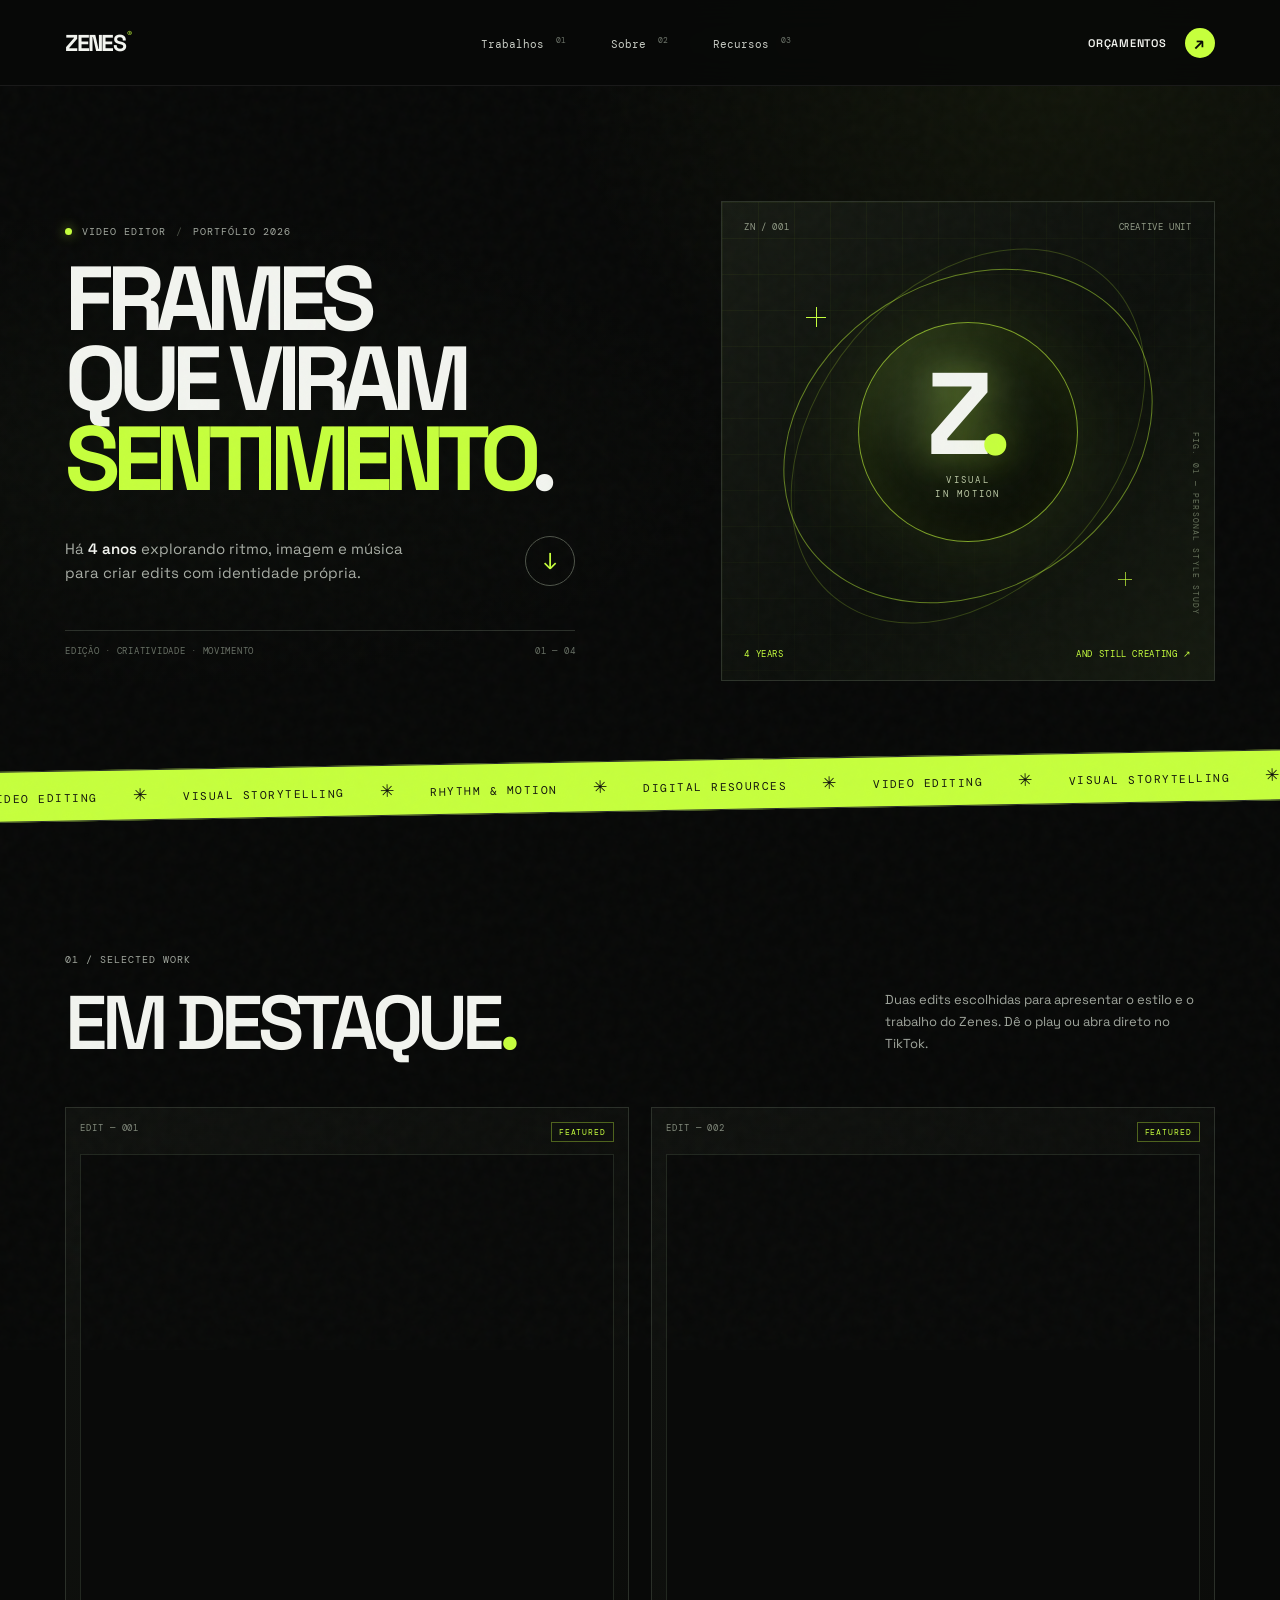
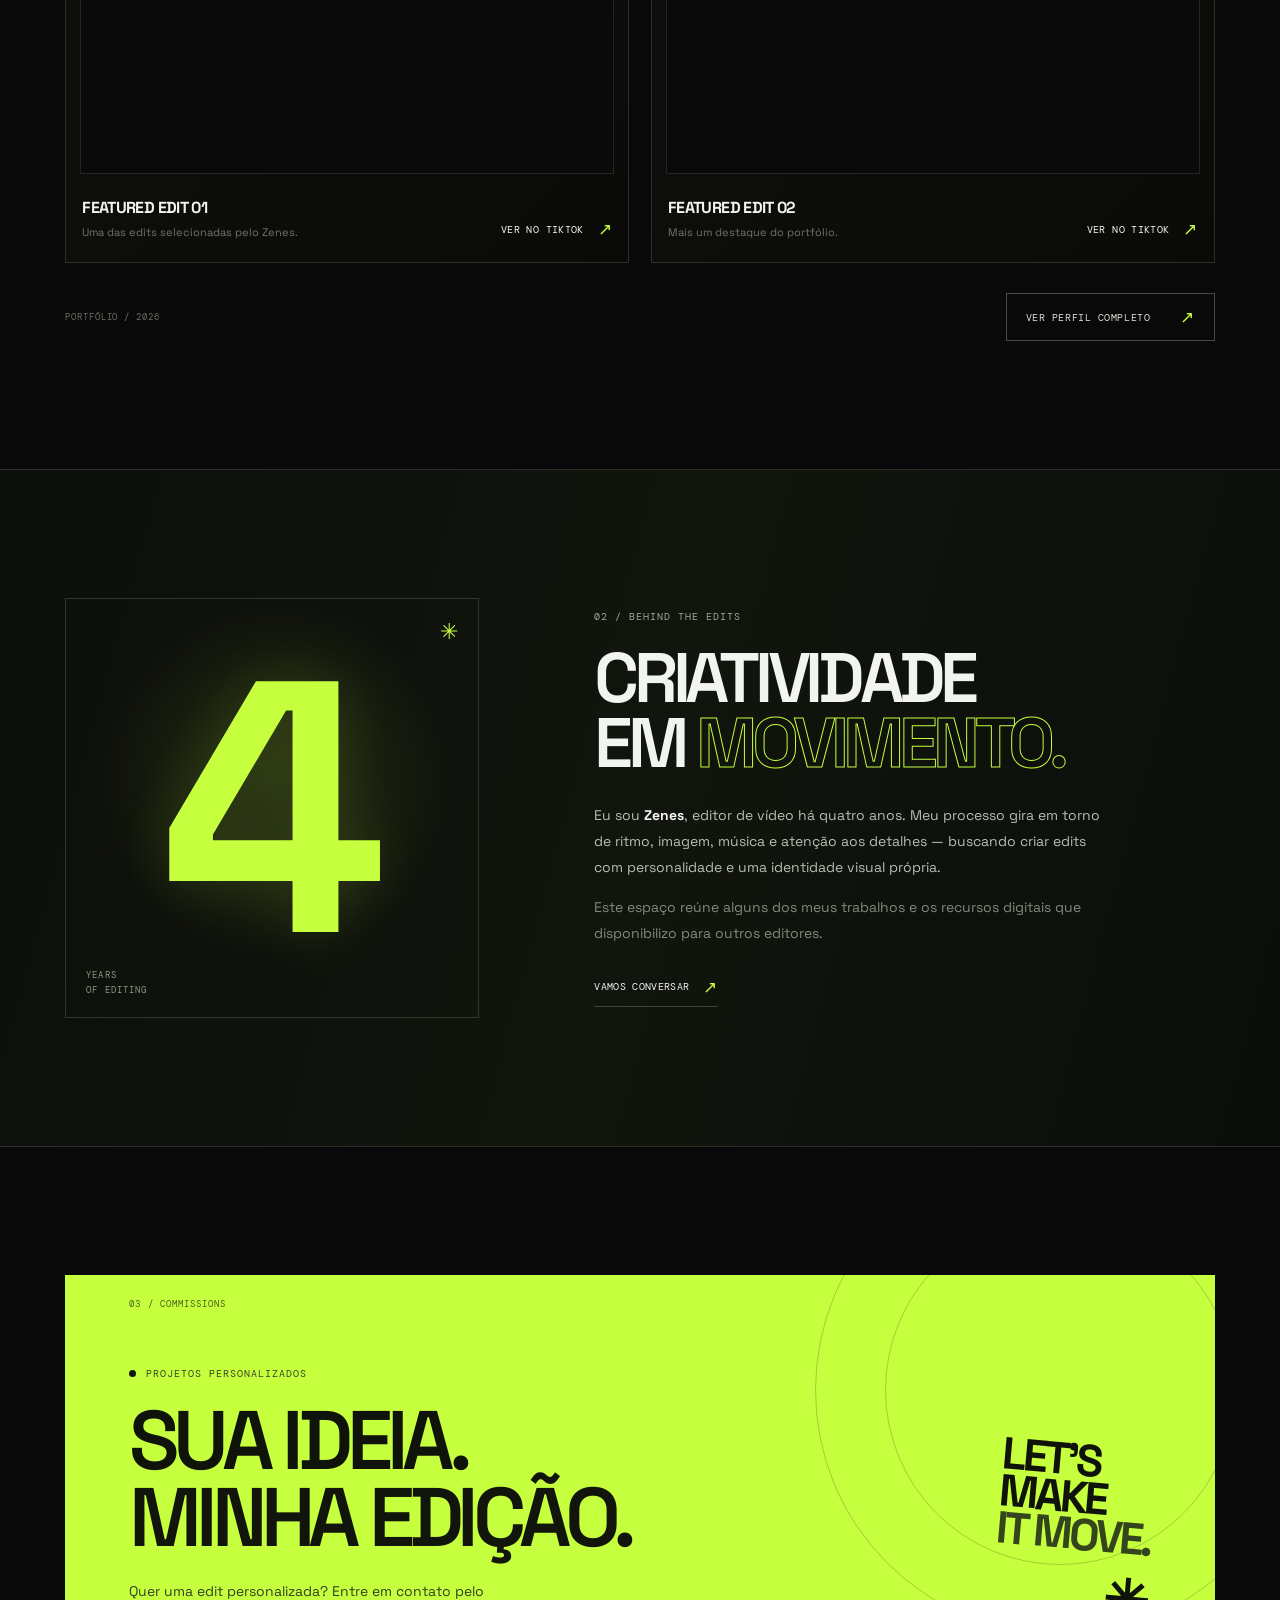
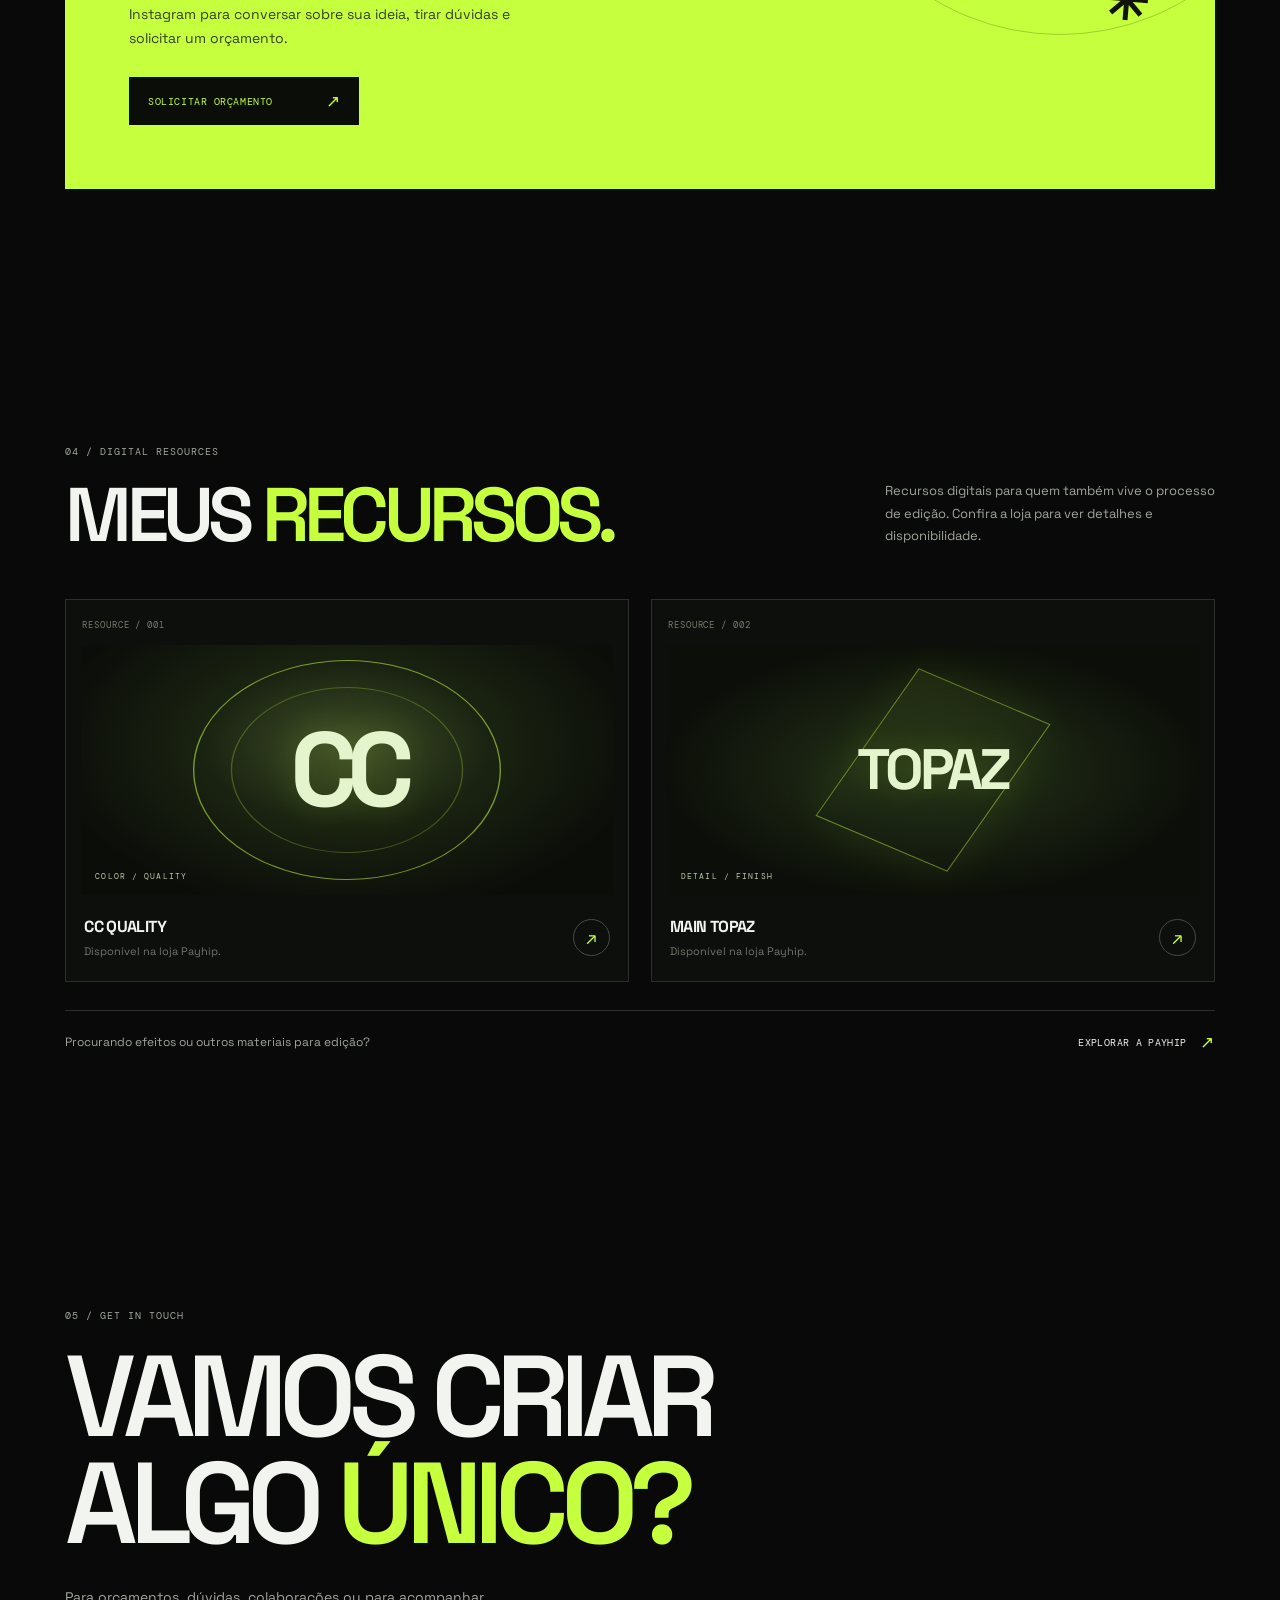
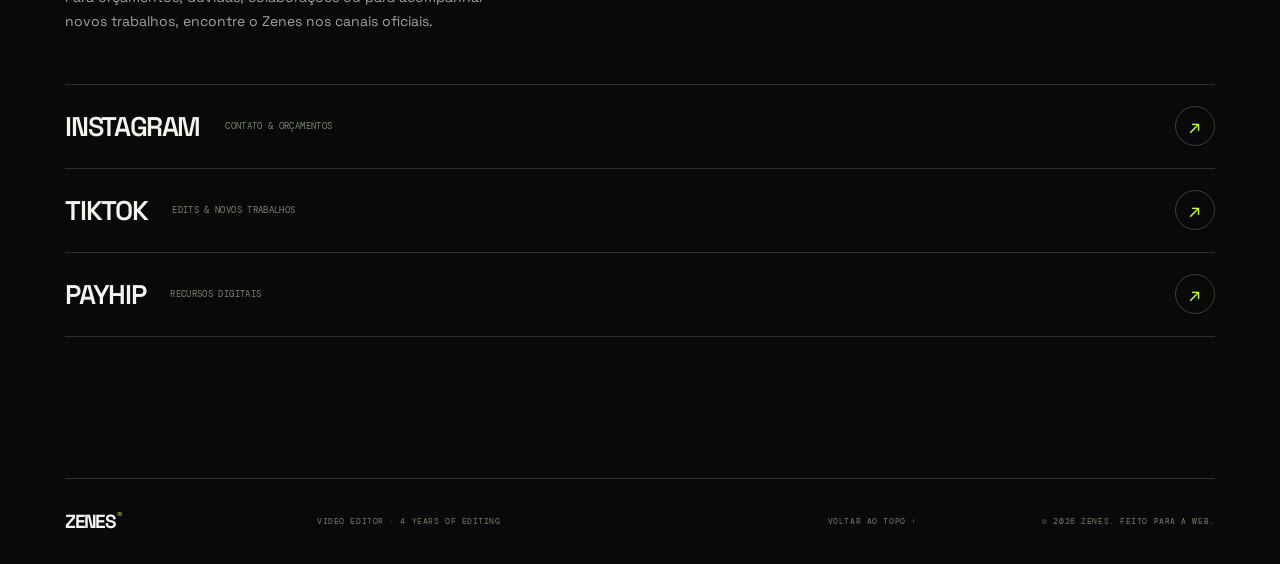
==== index.html @ 81d62b79 "Add files via upload" ====
<!doctype html>
<html lang="pt-BR">
<head>
  <meta charset="utf-8">
  <meta name="viewport" content="width=device-width, initial-scale=1">
  <meta name="theme-color" content="#080908">
  <meta name="description" content="Portfólio de Zenes — video editor. Conheça as edits, entre em contato para orçamentos e explore recursos digitais para edição.">
  <meta property="og:title" content="ZENES® — Video Editor">
  <meta property="og:description" content="Quatro anos de edição. Uma visão criativa em constante evolução. Explore as edits e recursos de Zenes.">
  <meta property="og:type" content="website">
  <title>ZENES® — Video Editor & Visual Artist</title>
  <link rel="icon" type="image/svg+xml" href="assets/favicon.svg">
  <link rel="preconnect" href="https://fonts.googleapis.com">
  <link rel="preconnect" href="https://fonts.gstatic.com" crossorigin>
  <link href="https://fonts.googleapis.com/css2?family=DM+Mono:wght@400;500&family=Space+Grotesk:wght@400;500;600;700&display=swap" rel="stylesheet">
  <link rel="stylesheet" href="styles.css">
  <script src="script.js" defer></script>
</head>
<body>
  <div class="grain" aria-hidden="true"></div>
  <header class="site-header">
    <a class="wordmark" href="#top" aria-label="Zenes, início">ZENES<span>®</span></a>
    <nav class="desktop-nav" aria-label="Navegação principal">
      <a href="#work">Trabalhos <sup>01</sup></a>
      <a href="#about">Sobre <sup>02</sup></a>
      <a href="#resources">Recursos <sup>03</sup></a>
    </nav>
    <a class="header-cta" href="https://www.instagram.com/zeneskky/" target="_blank" rel="noopener noreferrer">
      <span>Orçamentos</span><span class="arrow" aria-hidden="true">↗</span>
    </a>
  </header>

  <main id="top">
    <section class="hero section-shell" aria-labelledby="hero-title">
      <div class="hero-copy">
        <p class="eyebrow"><span class="live-dot"></span> VIDEO EDITOR <span class="eyebrow-divider">/</span> PORTFÓLIO 2026</p>
        <h1 id="hero-title">FRAMES<br>QUE VIRAM<br><span class="accent-word">SENTIMENTO<span class="period">.</span></span></h1>
        <div class="hero-bottom">
          <p class="hero-description">Há <strong>4 anos</strong> explorando ritmo, imagem e música para criar edits com identidade própria.</p>
          <a class="round-link" href="#work" aria-label="Ver trabalhos em destaque"><span>↓</span></a>
        </div>
        <div class="hero-meta"><span>EDIÇÃO · CRIATIVIDADE · MOVIMENTO</span><span>01 — 04</span></div>
      </div>
      <div class="hero-art" aria-label="Composição gráfica abstrata da marca Zenes">
        <div class="art-grid"></div>
        <div class="art-orbit orbit-one"></div><div class="art-orbit orbit-two"></div>
        <div class="art-cross cross-one"></div><div class="art-cross cross-two"></div>
        <div class="art-core"><span class="core-z">Z<span>.</span></span><span class="core-caption">VISUAL<br>IN MOTION</span></div>
        <div class="art-label label-top"><span>ZN / 001</span><span>CREATIVE UNIT</span></div>
        <div class="art-label label-bottom"><span>4 YEARS</span><span>AND STILL CREATING ↗</span></div>
        <div class="art-side-note">FIG. 01 — PERSONAL STYLE STUDY</div>
      </div>
    </section>

    <div class="ticker" aria-label="Áreas de trabalho">
      <div class="ticker-track" aria-hidden="true">
        <span>VIDEO EDITING <b>✳</b> VISUAL STORYTELLING <b>✳</b> RHYTHM & MOTION <b>✳</b> DIGITAL RESOURCES <b>✳</b> VIDEO EDITING <b>✳</b> VISUAL STORYTELLING <b>✳</b> RHYTHM & MOTION <b>✳</b> DIGITAL RESOURCES <b>✳</b></span>
      </div>
    </div>

    <section id="work" class="work-section section-shell section-pad" aria-labelledby="work-title">
      <div class="section-heading">
        <div><p class="eyebrow">01 / SELECTED WORK</p><h2 id="work-title">EM DESTAQUE<span class="lime">.</span></h2></div>
        <p class="section-intro">Duas edits escolhidas para apresentar o estilo e o trabalho do Zenes. Dê o play ou abra direto no TikTok.</p>
      </div>
      <div class="work-grid">
        <article class="work-card">
          <div class="work-card-top"><span>EDIT — 001</span><span class="work-tag">FEATURED</span></div>
          <div class="video-frame">
            <iframe src="https://www.tiktok.com/player/v1/7696040054887615764?autoplay=0&loop=0&music_info=0&description=0" title="Zenes — edit em destaque 01 no TikTok" loading="lazy" allow="fullscreen; encrypted-media; picture-in-picture" referrerpolicy="strict-origin-when-cross-origin"></iframe>
          </div>
          <div class="work-card-bottom"><div><h3>FEATURED EDIT 01</h3><p>Uma das edits selecionadas pelo Zenes.</p></div><a class="text-link" href="https://vt.tiktok.com/ZSghukXy1/" target="_blank" rel="noopener noreferrer">VER NO TIKTOK <span>↗</span></a></div>
        </article>
        <article class="work-card">
          <div class="work-card-top"><span>EDIT — 002</span><span class="work-tag">FEATURED</span></div>
          <div class="video-frame">
            <iframe src="https://www.tiktok.com/player/v1/7695890179730459924?autoplay=0&loop=0&music_info=0&description=0" title="Zenes — edit em destaque 02 no TikTok" loading="lazy" allow="fullscreen; encrypted-media; picture-in-picture" referrerpolicy="strict-origin-when-cross-origin"></iframe>
          </div>
          <div class="work-card-bottom"><div><h3>FEATURED EDIT 02</h3><p>Mais um destaque do portfólio.</p></div><a class="text-link" href="https://vt.tiktok.com/ZSghu5Uq8/" target="_blank" rel="noopener noreferrer">VER NO TIKTOK <span>↗</span></a></div>
        </article>
      </div>
      <div class="work-footer"><span class="tiny-index">PORTFÓLIO / 2026</span><a class="button button-outline" href="https://www.tiktok.com/@zeneskky" target="_blank" rel="noopener noreferrer">VER PERFIL COMPLETO <span>↗</span></a></div>
    </section>

    <section id="about" class="about-section section-pad" aria-labelledby="about-title">
      <div class="section-shell about-layout">
        <div class="about-number"><span class="number-four">4</span><span class="number-caption">YEARS<br>OF EDITING</span><span class="number-cross">✳</span></div>
        <div class="about-copy"><p class="eyebrow">02 / BEHIND THE EDITS</p><h2 id="about-title">CRIATIVIDADE<br>EM <span class="outline-word">MOVIMENTO.</span></h2><p class="about-paragraph">Eu sou <strong>Zenes</strong>, editor de vídeo há quatro anos. Meu processo gira em torno de ritmo, imagem, música e atenção aos detalhes — buscando criar edits com personalidade e uma identidade visual própria.</p><p class="about-paragraph muted-copy">Este espaço reúne alguns dos meus trabalhos e os recursos digitais que disponibilizo para outros editores.</p><a class="text-link large-link" href="https://www.instagram.com/zeneskky/" target="_blank" rel="noopener noreferrer">VAMOS CONVERSAR <span>↗</span></a></div>
      </div>
    </section>

    <section class="commissions-section section-shell section-pad" aria-labelledby="commissions-title">
      <div class="commission-panel">
        <div class="panel-index">03 / COMMISSIONS</div>
        <div class="commission-content"><p class="eyebrow"><span class="live-dot"></span> PROJETOS PERSONALIZADOS</p><h2 id="commissions-title">SUA IDEIA.<br><span class="lime">MINHA EDIÇÃO.</span></h2><p>Quer uma edit personalizada? Entre em contato pelo Instagram para conversar sobre sua ideia, tirar dúvidas e solicitar um orçamento.</p><a class="button button-lime" href="https://www.instagram.com/zeneskky/" target="_blank" rel="noopener noreferrer">SOLICITAR ORÇAMENTO <span>↗</span></a></div>
        <div class="panel-stamp" aria-hidden="true"><span>LET'S</span><span>MAKE</span><span class="stamp-lime">IT MOVE.</span><span class="stamp-star">✳</span></div>
        <span class="panel-deco deco-a" aria-hidden="true"></span><span class="panel-deco deco-b" aria-hidden="true"></span>
      </div>
    </section>

    <section id="resources" class="resources-section section-shell section-pad" aria-labelledby="resources-title">
      <div class="section-heading">
        <div><p class="eyebrow">04 / DIGITAL RESOURCES</p><h2 id="resources-title">MEUS <span class="lime">RECURSOS.</span></h2></div>
        <p class="section-intro">Recursos digitais para quem também vive o processo de edição. Confira a loja para ver detalhes e disponibilidade.</p>
      </div>
      <div class="resource-grid">
        <a class="resource-card" href="https://payhip.com/zeneskky" target="_blank" rel="noopener noreferrer"><div class="resource-index">RESOURCE / 001</div><div class="resource-art art-quality"><span class="resource-symbol">CC</span><span class="resource-art-note">COLOR / QUALITY</span><div class="resource-ring"></div></div><div class="resource-info"><div><h3>CC QUALITY</h3><p>Disponível na loja Payhip.</p></div><span class="resource-arrow">↗</span></div></a>
        <a class="resource-card" href="https://payhip.com/zeneskky" target="_blank" rel="noopener noreferrer"><div class="resource-index">RESOURCE / 002</div><div class="resource-art art-topaz"><span class="resource-symbol">TOPAZ</span><span class="resource-art-note">DETAIL / FINISH</span><div class="topaz-shape"></div></div><div class="resource-info"><div><h3>MAIN TOPAZ</h3><p>Disponível na loja Payhip.</p></div><span class="resource-arrow">↗</span></div></a>
      </div>
      <div class="resources-bottom"><p>Procurando efeitos ou outros materiais para edição?</p><a class="text-link" href="https://payhip.com/zeneskky" target="_blank" rel="noopener noreferrer">EXPLORAR A PAYHIP <span>↗</span></a></div>
    </section>

    <section id="contact" class="contact-section section-shell section-pad" aria-labelledby="contact-title">
      <p class="eyebrow">05 / GET IN TOUCH</p><h2 id="contact-title">VAMOS CRIAR<br>ALGO <span class="lime">ÚNICO?</span></h2>
      <p class="contact-intro">Para orçamentos, dúvidas, colaborações ou para acompanhar novos trabalhos, encontre o Zenes nos canais oficiais.</p>
      <div class="contact-links">
        <a href="https://www.instagram.com/zeneskky/" target="_blank" rel="noopener noreferrer"><span>INSTAGRAM <small>CONTATO & ORÇAMENTOS</small></span><b>↗</b></a>
        <a href="https://www.tiktok.com/@zeneskky" target="_blank" rel="noopener noreferrer"><span>TIKTOK <small>EDITS & NOVOS TRABALHOS</small></span><b>↗</b></a>
        <a href="https://payhip.com/zeneskky" target="_blank" rel="noopener noreferrer"><span>PAYHIP <small>RECURSOS DIGITAIS</small></span><b>↗</b></a>
      </div>
    </section>
  </main>

  <footer class="site-footer section-shell"><a class="wordmark footer-mark" href="#top">ZENES<span>®</span></a><span>VIDEO EDITOR · 4 YEARS OF EDITING</span><a href="#top" class="back-top">VOLTAR AO TOPO ↑</a><span class="copyright">© <span id="year">2026</span> ZENES. FEITO PARA A WEB.</span></footer>
</body>
</html>
---- styles.css ----
:root{--bg:#080908;--panel:#101210;--panel-2:#141714;--text:#f2f4ef;--muted:#a0a69d;--muted-2:#6e756b;--line:#2b302a;--lime:#c6ff3d;--lime-dark:#a7e51d;--font-display:'Space Grotesk',Arial,sans-serif;--font-mono:'DM Mono',monospace;--shell:1240px;--pad:clamp(22px,5.1vw,78px)}
*{box-sizing:border-box}html{scroll-behavior:smooth;scroll-padding-top:90px}body{margin:0;background:var(--bg);color:var(--text);font-family:var(--font-display),sans-serif;overflow-x:hidden}body:before{content:"";position:fixed;inset:0;z-index:-2;pointer-events:none;background:radial-gradient(ellipse at 83% 7%,rgba(198,255,61,.055),transparent 34%),radial-gradient(ellipse at 10% 50%,rgba(70,92,51,.07),transparent 38%),#080908}.grain{position:fixed;inset:-50%;z-index:10;opacity:.045;pointer-events:none;background-image:url("data:image/svg+xml,%3Csvg viewBox='0 0 180 180' xmlns='http://www.w3.org/2000/svg'%3E%3Cfilter id='n'%3E%3CfeTurbulence type='fractalNoise' baseFrequency='.95' numOctaves='3' stitchTiles='stitch'/%3E%3C/filter%3E%3Crect width='100%25' height='100%25' filter='url(%23n)' opacity='.55'/%3E%3C/svg%3E");transform:translateZ(0)}a{color:inherit;text-decoration:none}button,a{-webkit-tap-highlight-color:transparent}a:focus-visible{outline:2px solid var(--lime);outline-offset:5px}::selection{color:#080908;background:var(--lime)}.section-shell{width:min(100% - var(--pad)*2,var(--shell));margin-inline:auto}.section-pad{padding-top:clamp(84px,10vw,150px);padding-bottom:clamp(84px,10vw,150px)}.site-header{height:86px;padding:0 var(--pad);display:flex;align-items:center;justify-content:space-between;border-bottom:1px solid rgba(255,255,255,.075);position:relative;z-index:20;background:rgba(8,9,8,.85);backdrop-filter:blur(16px)}.wordmark{font-size:23px;font-weight:700;letter-spacing:-1.6px}.wordmark span{color:var(--lime);font-size:10px;vertical-align:top;letter-spacing:0;margin-left:2px}.desktop-nav{display:flex;align-items:center;gap:clamp(22px,3.5vw,48px);margin-left:70px}.desktop-nav a{font:11px var(--font-mono);color:#c7cbc3;transition:color .2s}.desktop-nav a:hover,.text-link:hover,.back-top:hover{color:var(--lime)}.desktop-nav sup{font-size:8px;color:var(--muted-2);margin-left:5px}.header-cta{display:flex;align-items:center;gap:18px;padding:12px 0 12px 18px;font-size:11px;font-weight:600;text-transform:uppercase;letter-spacing:.07em}.arrow{display:grid;place-items:center;width:30px;height:30px;color:#090b07;background:var(--lime);border-radius:50%;font-size:17px;transition:transform .2s}.header-cta:hover .arrow{transform:rotate(45deg)}.hero{min-height:650px;padding-top:clamp(72px,9vw,126px);padding-bottom:80px;display:grid;grid-template-columns:1.08fr .92fr;align-items:center;gap:clamp(32px,6vw,86px)}.eyebrow{font:10px var(--font-mono);letter-spacing:.1em;color:var(--muted);margin:0 0 22px;display:flex;align-items:center;gap:10px}.live-dot{width:7px;height:7px;border-radius:50%;display:inline-block;background:var(--lime);box-shadow:0 0 12px rgba(198,255,61,.65)}.eyebrow-divider{color:#4a5046}.hero h1{font-size:clamp(48px,7.1vw,100px);line-height:.88;letter-spacing:-.085em;font-weight:700;margin:0;position:relative;z-index:2}.accent-word{color:var(--lime);white-space:nowrap}.period{color:var(--text)}.hero-bottom{display:flex;align-items:end;justify-content:space-between;gap:24px;margin-top:36px;max-width:510px}.hero-description{max-width:340px;color:#a8ada5;font-size:15px;line-height:1.65;margin:0}.hero-description strong{color:var(--text);font-weight:600}.round-link{flex:0 0 50px;width:50px;height:50px;border:1px solid #50564b;border-radius:50%;display:grid;place-items:center;font-size:23px;color:var(--lime);transition:background .2s,color .2s,transform .2s}.round-link:hover{background:var(--lime);color:#080908;transform:translateY(3px)}.hero-meta{display:flex;justify-content:space-between;max-width:510px;border-top:1px solid var(--line);padding-top:14px;margin-top:44px;color:#687065;font:9px var(--font-mono);letter-spacing:.08em}.hero-art{height:480px;min-width:0;position:relative;overflow:hidden;border:1px solid #2d332a;background:linear-gradient(135deg,#171b14 0%,#0d100c 55%,#151a10 100%);isolation:isolate}.art-grid{position:absolute;inset:0;background-image:linear-gradient(rgba(198,255,61,.08) 1px,transparent 1px),linear-gradient(90deg,rgba(198,255,61,.08) 1px,transparent 1px);background-size:36px 36px;mask-image:linear-gradient(135deg,black,transparent 85%);opacity:.6}.art-orbit{position:absolute;border:1px solid rgba(198,255,61,.45);border-radius:50%;left:50%;top:49%;transform:translate(-50%,-50%) rotate(-32deg)}.orbit-one{width:390px;height:310px}.orbit-two{width:300px;height:420px;transform:translate(-50%,-50%) rotate(40deg);border-color:rgba(198,255,61,.2)}.art-core{position:absolute;left:50%;top:48%;transform:translate(-50%,-50%);height:220px;width:220px;background:radial-gradient(circle at 38% 32%,#354422,#131a0b 46%,#080a06 75%);border:1px solid rgba(198,255,61,.6);box-shadow:0 0 95px rgba(174,242,46,.12),inset 0 0 40px rgba(198,255,61,.1);border-radius:50%;display:flex;align-items:center;justify-content:center;flex-direction:column}.core-z{font-size:116px;line-height:.9;font-weight:700;letter-spacing:-.13em;margin-right:13px;text-shadow:0 0 35px rgba(198,255,61,.28)}.core-z span{color:var(--lime)}.core-caption{font:9px var(--font-mono);letter-spacing:.25em;text-align:center;color:#becba7;line-height:1.5;margin-top:8px}.art-label{position:absolute;left:22px;right:22px;display:flex;justify-content:space-between;color:#929c87;font:9px var(--font-mono);letter-spacing:.07em}.label-top{top:19px}.label-bottom{bottom:20px;color:var(--lime)}.art-side-note{position:absolute;right:13px;top:48%;writing-mode:vertical-rl;color:#65705a;font:8px var(--font-mono);letter-spacing:.14em}.art-cross{position:absolute;width:20px;height:20px}.art-cross:before,.art-cross:after{content:"";position:absolute;background:var(--lime)}.art-cross:before{width:20px;height:1px;top:10px}.art-cross:after{height:20px;width:1px;left:10px}.cross-one{top:22%;left:17%}.cross-two{bottom:19%;right:16%;transform:scale(.7)}.ticker{overflow:hidden;border-block:1px solid var(--line);background:var(--lime);color:#11140c;transform:rotate(-1deg) scale(1.02);margin:0 0 14px;padding:13px 0}.ticker-track{width:max-content;animation:marquee 32s linear infinite}.ticker-track span{font:11px var(--font-mono);letter-spacing:.12em;white-space:nowrap}.ticker b{font-size:17px;margin:0 26px;font-weight:400}@keyframes marquee{to{transform:translateX(-50%)}}.section-heading{display:flex;align-items:end;justify-content:space-between;gap:40px;margin-bottom:48px}.section-heading h2,.about-copy h2,.commission-content h2,.contact-section h2{font-size:clamp(40px,6vw,76px);line-height:.93;letter-spacing:-.075em;margin:0;font-weight:600}.lime{color:var(--lime)}.section-intro{max-width:330px;color:var(--muted);font-size:13px;line-height:1.7;margin:0 0 4px}.work-grid{display:grid;grid-template-columns:repeat(2,minmax(0,1fr));gap:22px}.work-card{padding:14px;border:1px solid #2b3029;background:linear-gradient(135deg,#10120f,#0a0b09);min-width:0}.work-card-top{height:32px;display:flex;justify-content:space-between;align-items:start;color:#81897b;font:9px var(--font-mono);letter-spacing:.1em}.work-tag{color:var(--lime);border:1px solid rgba(198,255,61,.35);padding:4px 7px;font-size:8px}.video-frame{width:100%;aspect-ratio:9/12;max-height:620px;background:radial-gradient(ellipse at center,#1a2114,#070807 72%);position:relative;overflow:hidden;display:flex;justify-content:center;border:1px solid #222820}.video-frame:before{content:"ZENES / VIDEO PLAYER";position:absolute;bottom:12px;left:12px;color:#7d8672;font:8px var(--font-mono);letter-spacing:.12em;z-index:0}.video-frame iframe{position:absolute;inset:0;width:100%;height:100%;border:0;z-index:1;background:#090a09}.work-card-bottom{display:flex;align-items:end;justify-content:space-between;gap:18px;padding:23px 2px 8px}.work-card-bottom h3,.resource-info h3{font-size:16px;letter-spacing:-.04em;margin:0 0 7px}.work-card-bottom p,.resource-info p{margin:0;color:var(--muted-2);font-size:11px;line-height:1.4}.text-link{font:10px var(--font-mono);letter-spacing:.035em;display:inline-flex;align-items:center;gap:14px;color:var(--text);white-space:nowrap;transition:color .2s}.text-link span{color:var(--lime);font-size:17px}.work-footer{display:flex;justify-content:space-between;align-items:center;margin-top:30px}.tiny-index{font:9px var(--font-mono);color:#687065;letter-spacing:.1em}.button{display:inline-flex;align-items:center;justify-content:space-between;gap:30px;min-height:48px;padding:0 19px;font:10px var(--font-mono);letter-spacing:.055em;transition:background .2s,color .2s,border-color .2s}.button span{font-size:17px}.button-outline{border:1px solid #444b3f;color:#dce0d8}.button-outline span{color:var(--lime)}.button-outline:hover{border-color:var(--lime);color:var(--lime)}.about-section{border-block:1px solid var(--line);background:linear-gradient(105deg,#0c0e0b,#11150d 50%,#0b0d0a)}.about-layout{display:grid;grid-template-columns:.8fr 1.2fr;align-items:center;gap:clamp(40px,9vw,130px)}.about-number{height:420px;position:relative;display:flex;align-items:center;justify-content:center;border:1px solid #30372a;background:radial-gradient(circle at 50% 43%,rgba(198,255,61,.13),transparent 57%)}.number-four{font-size:clamp(220px,28vw,360px);line-height:.7;font-weight:700;letter-spacing:-.13em;color:var(--lime);padding-right:.12em;text-shadow:0 0 60px rgba(198,255,61,.13)}.number-caption{position:absolute;left:20px;bottom:20px;color:#8d9a7e;font:9px var(--font-mono);line-height:1.6;letter-spacing:.12em}.number-cross{position:absolute;top:18px;right:20px;color:var(--lime);font-size:22px}.about-copy h2{font-size:clamp(42px,5.5vw,70px)}.outline-word{color:transparent;-webkit-text-stroke:1px var(--lime)}.about-paragraph{max-width:520px;color:#b8bdb4;font-size:14px;line-height:1.85;margin:28px 0 0}.about-paragraph strong{color:var(--text)}.muted-copy{margin-top:14px;color:#828a7d}.large-link{margin-top:29px;padding-bottom:8px;border-bottom:1px solid #3b4334}.commission-panel{background:var(--lime);color:#10130a;min-height:440px;position:relative;overflow:hidden;padding:clamp(30px,5vw,66px);display:grid;grid-template-columns:1fr auto;gap:20px;isolation:isolate}.panel-index{position:absolute;top:23px;left:clamp(30px,5vw,66px);font:9px var(--font-mono);letter-spacing:.12em;color:rgba(10,12,8,.65)}.commission-content{position:relative;z-index:1;align-self:center;max-width:650px;padding-top:28px}.commission-content .eyebrow{color:#384526}.commission-content .live-dot{background:#11180b;box-shadow:none}.commission-content h2{font-size:clamp(45px,6.5vw,83px)}.commission-content .lime{color:#11150b}.commission-content p:not(.eyebrow){max-width:410px;font-size:14px;line-height:1.7;color:#334021;margin:23px 0 26px}.button-lime{background:#0b0d08;color:var(--lime);min-width:230px}.button-lime span{color:var(--lime)}.button-lime:hover{background:#252d1c}.panel-stamp{align-self:center;justify-self:end;display:flex;flex-direction:column;font-size:clamp(25px,3.5vw,45px);font-weight:700;line-height:.83;letter-spacing:-.08em;transform:rotate(5deg);position:relative;z-index:1}.stamp-lime{color:#34451e}.stamp-star{font-size:55px;line-height:1;margin-top:16px;align-self:end}.panel-deco{position:absolute;border:1px solid rgba(10,15,6,.2);border-radius:50%;z-index:-1}.deco-a{width:490px;height:490px;right:-90px;top:-130px}.deco-b{width:350px;height:350px;right:-20px;top:-60px}.resource-grid{display:grid;grid-template-columns:repeat(2,minmax(0,1fr));gap:22px}.resource-card{display:block;border:1px solid var(--line);background:#0d0f0c;padding:15px;transition:border-color .25s,transform .25s}.resource-card:hover{border-color:rgba(198,255,61,.65);transform:translateY(-4px)}.resource-index{font:9px var(--font-mono);letter-spacing:.1em;color:#737c6b;padding:4px 1px 14px}.resource-art{height:250px;position:relative;overflow:hidden;display:flex;align-items:center;justify-content:center;background:#141a0c}.art-quality{background:radial-gradient(ellipse at 50% 40%,#404f28 0,#1a2311 38%,#0b0d09 80%)}.resource-symbol{font-size:clamp(58px,9vw,105px);font-weight:700;letter-spacing:-.1em;color:#e4f4cc;text-shadow:0 0 35px rgba(198,255,61,.16);position:relative;z-index:1}.resource-ring{position:absolute;border:1px solid rgba(198,255,61,.55);width:220px;height:220px;border-radius:50%;transform:scaleX(1.4) rotate(-28deg)}.resource-ring:after{content:"";position:absolute;inset:26px;border:1px solid rgba(198,255,61,.25);border-radius:50%}.resource-art-note{position:absolute;bottom:14px;left:14px;color:#bac7a9;font:8px var(--font-mono);letter-spacing:.14em}.art-topaz{background:radial-gradient(ellipse at 50% 50%,#26351a,#0c0f09 72%)}.resource-symbol{z-index:2}.art-topaz .resource-symbol{font-size:clamp(34px,5vw,57px);letter-spacing:-.07em}.topaz-shape{position:absolute;width:140px;height:180px;border:1px solid rgba(198,255,61,.45);transform:rotate(35deg) skewY(-12deg);background:linear-gradient(135deg,rgba(198,255,61,.08),transparent 65%);box-shadow:0 0 50px rgba(198,255,61,.08)}.resource-info{display:flex;justify-content:space-between;align-items:center;padding:21px 3px 7px}.resource-arrow{display:grid;place-items:center;width:37px;height:37px;border:1px solid #454c3e;border-radius:50%;color:var(--lime);font-size:18px;transition:background .2s,color .2s}.resource-card:hover .resource-arrow{background:var(--lime);color:#0a0c08}.resources-bottom{display:flex;justify-content:space-between;gap:25px;align-items:center;margin-top:28px;padding-top:20px;border-top:1px solid var(--line)}.resources-bottom p{color:var(--muted);font-size:12px;margin:0}.contact-section{padding-bottom:clamp(90px,11vw,160px)}.contact-section h2{font-size:clamp(54px,9vw,115px);margin-bottom:27px}.contact-intro{max-width:430px;color:var(--muted);font-size:14px;line-height:1.75;margin:0 0 50px}.contact-links{border-top:1px solid var(--line)}.contact-links a{min-height:84px;border-bottom:1px solid var(--line);display:flex;align-items:center;justify-content:space-between;gap:20px;transition:padding .2s,color .2s}.contact-links a:hover{padding-inline:12px;color:var(--lime)}.contact-links a>span{font-size:clamp(18px,2.4vw,27px);font-weight:600;letter-spacing:-.05em;display:flex;align-items:center;gap:25px}.contact-links small{font:9px var(--font-mono);letter-spacing:.04em;color:#7c8476}.contact-links b{width:40px;height:40px;display:grid;place-items:center;border:1px solid #3b4335;border-radius:50%;font-weight:400;color:var(--lime);font-size:19px}.site-footer{min-height:86px;border-top:1px solid var(--line);display:grid;grid-template-columns:1fr 1.5fr 1fr 1.2fr;align-items:center;gap:20px}.footer-mark{font-size:19px}.site-footer>span,.back-top{font:8px var(--font-mono);letter-spacing:.07em;color:#777f70}.back-top{text-align:right}.copyright{text-align:right}.site-footer .back-top:hover{color:var(--lime)}
@media(min-width:1440px){.hero{min-height:750px}.hero-art{height:530px}.video-frame{aspect-ratio:9/11}}@media(max-width:900px){.hero{grid-template-columns:1fr .83fr;gap:30px;min-height:570px;padding-top:76px}.hero h1{font-size:clamp(47px,7.4vw,72px)}.hero-art{height:390px}.art-core{height:175px;width:175px}.core-z{font-size:94px}.orbit-one{width:300px;height:245px}.orbit-two{width:240px;height:340px}.hero-description{font-size:13px}.about-layout{gap:42px}.about-number{height:360px}.number-four{font-size:260px}.section-intro{max-width:280px}.panel-stamp{font-size:32px}.site-footer{grid-template-columns:1fr 1.5fr 1fr}.copyright{grid-column:3;grid-row:2;padding-bottom:18px}.site-footer{padding-top:19px;padding-bottom:19px}.site-footer>.back-top{grid-column:3;grid-row:1}}@media(max-width:650px){:root{--pad:22px}.site-header{height:72px}.wordmark{font-size:21px}.desktop-nav{display:none}.header-cta{font-size:10px;gap:10px;padding-left:0}.header-cta .arrow{width:28px;height:28px}.hero{display:flex;flex-direction:column;align-items:stretch;gap:38px;padding-top:64px;padding-bottom:60px;min-height:0}.hero h1{font-size:clamp(51px,13.6vw,84px)}.hero-bottom{margin-top:28px}.hero-description{font-size:13px;max-width:280px}.hero-meta{margin-top:33px;font-size:7px}.hero-art{height:360px}.art-core{width:178px;height:178px}.art-label{left:15px;right:15px;font-size:8px}.ticker{padding:11px 0}.ticker-track span{font-size:10px}.ticker b{margin:0 17px}.section-pad{padding-top:80px;padding-bottom:80px}.section-heading{align-items:start;flex-direction:column;gap:20px;margin-bottom:30px}.section-heading h2,.about-copy h2{font-size:clamp(42px,11vw,60px)}.section-intro{max-width:100%;font-size:12px}.work-grid{grid-template-columns:1fr;gap:18px}.work-card{padding:11px}.video-frame{aspect-ratio:9/12;max-height:600px}.work-card-bottom{padding-top:19px;align-items:start;flex-direction:column;gap:16px}.work-footer{align-items:start;flex-direction:column;gap:18px}.about-layout{grid-template-columns:1fr;gap:38px}.about-number{height:310px}.number-four{font-size:250px}.about-paragraph{font-size:13px}.commission-panel{min-height:500px;grid-template-columns:1fr;padding:40px 25px 28px}.panel-index{left:25px}.commission-content{padding-top:28px;align-self:start}.commission-content h2{font-size:clamp(43px,11vw,66px)}.commission-content p:not(.eyebrow){font-size:13px}.panel-stamp{position:absolute;right:24px;bottom:25px;font-size:25px;opacity:.85}.stamp-star{font-size:34px}.deco-a{width:360px;height:360px;right:-180px;top:140px}.deco-b{width:260px;height:260px;right:-130px;top:180px}.resource-grid{grid-template-columns:1fr;gap:17px}.resource-art{height:235px}.resource-symbol{font-size:90px}.art-topaz .resource-symbol{font-size:52px}.resources-bottom{align-items:start;flex-direction:column;gap:17px}.contact-section h2{font-size:clamp(51px,12vw,80px)}.contact-intro{font-size:13px;margin-bottom:34px}.contact-links a{min-height:76px}.contact-links a>span{font-size:20px;gap:10px;flex-direction:column;align-items:start}.contact-links small{font-size:8px}.contact-links b{width:34px;height:34px}.site-footer{grid-template-columns:1fr 1fr;gap:15px;padding:22px 0}.site-footer>span:nth-of-type(1){text-align:right}.site-footer>.back-top{grid-column:1;grid-row:2;text-align:left}.copyright{grid-column:2;grid-row:2;text-align:right;padding:0;font-size:7px}}@media(prefers-reduced-motion:reduce){html{scroll-behavior:auto}*,*::before,*::after{animation-duration:.01ms!important;animation-iteration-count:1!important;transition-duration:.01ms!important}}
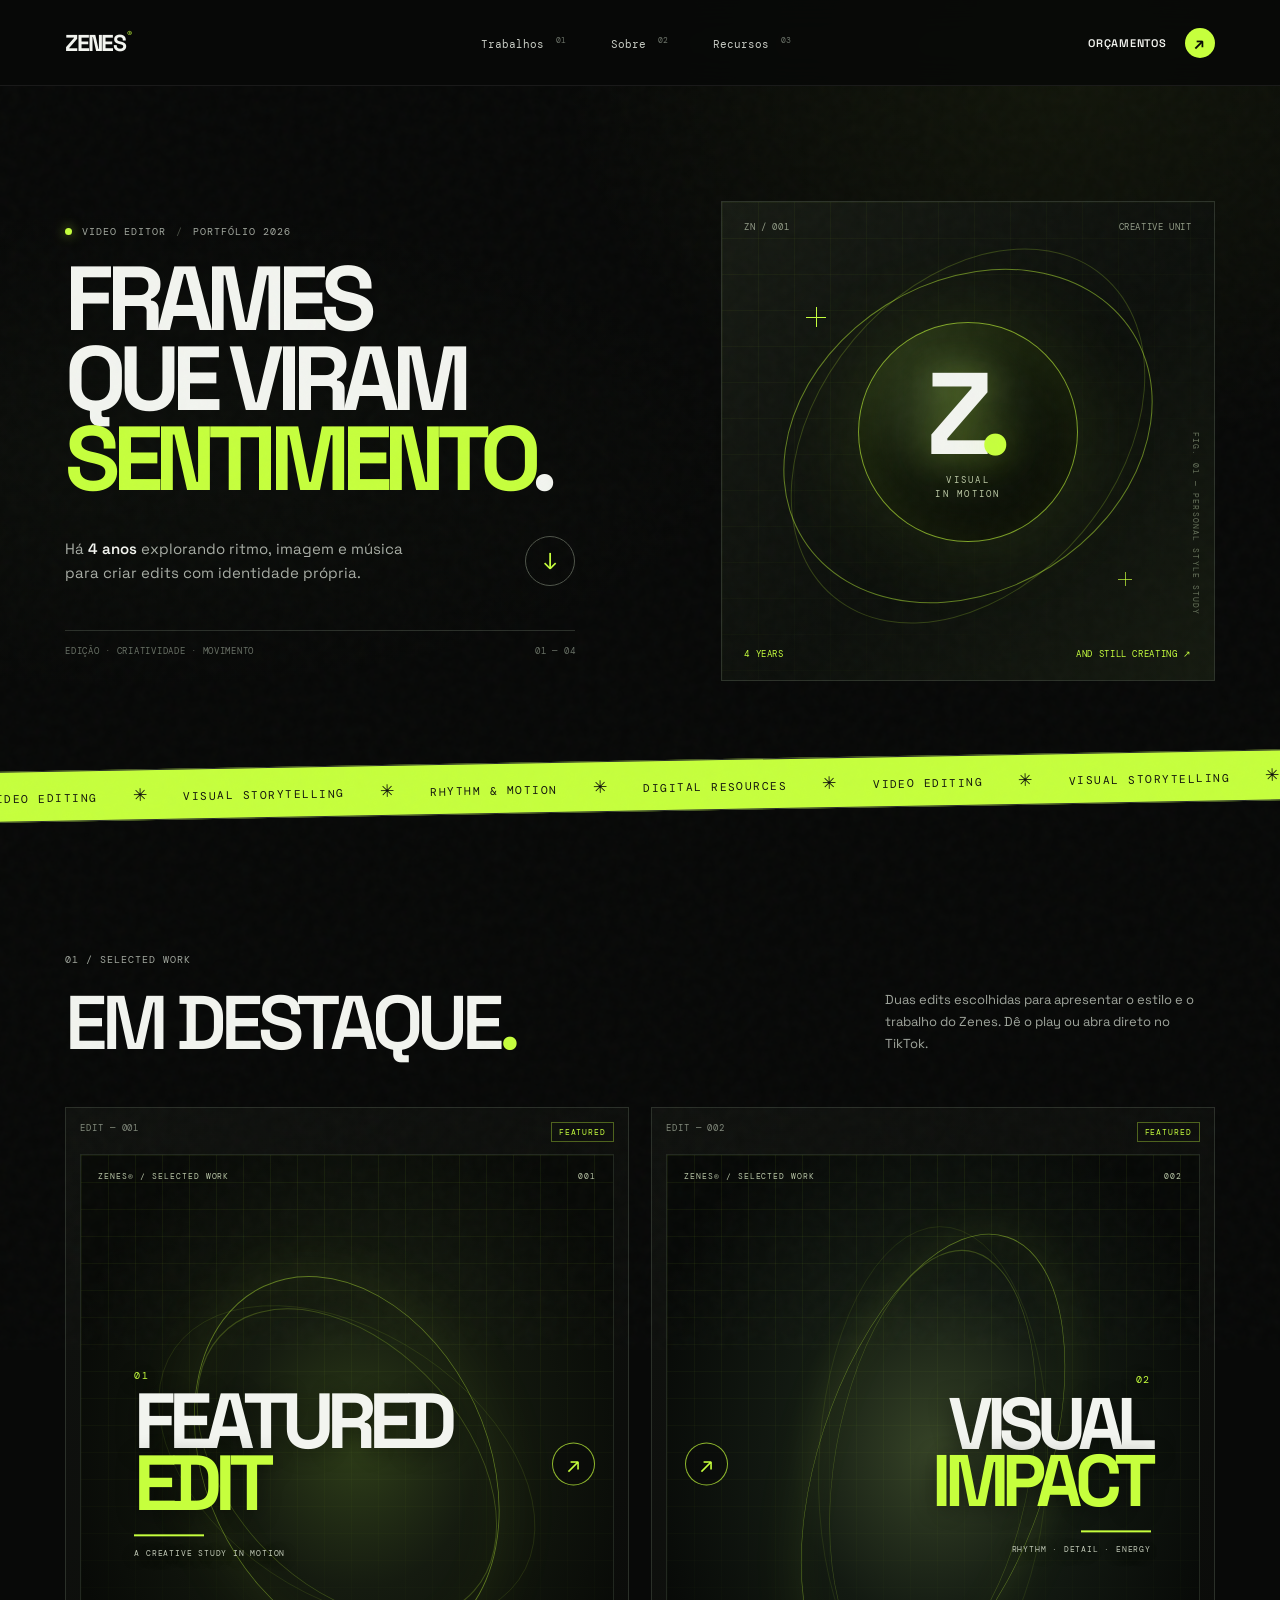
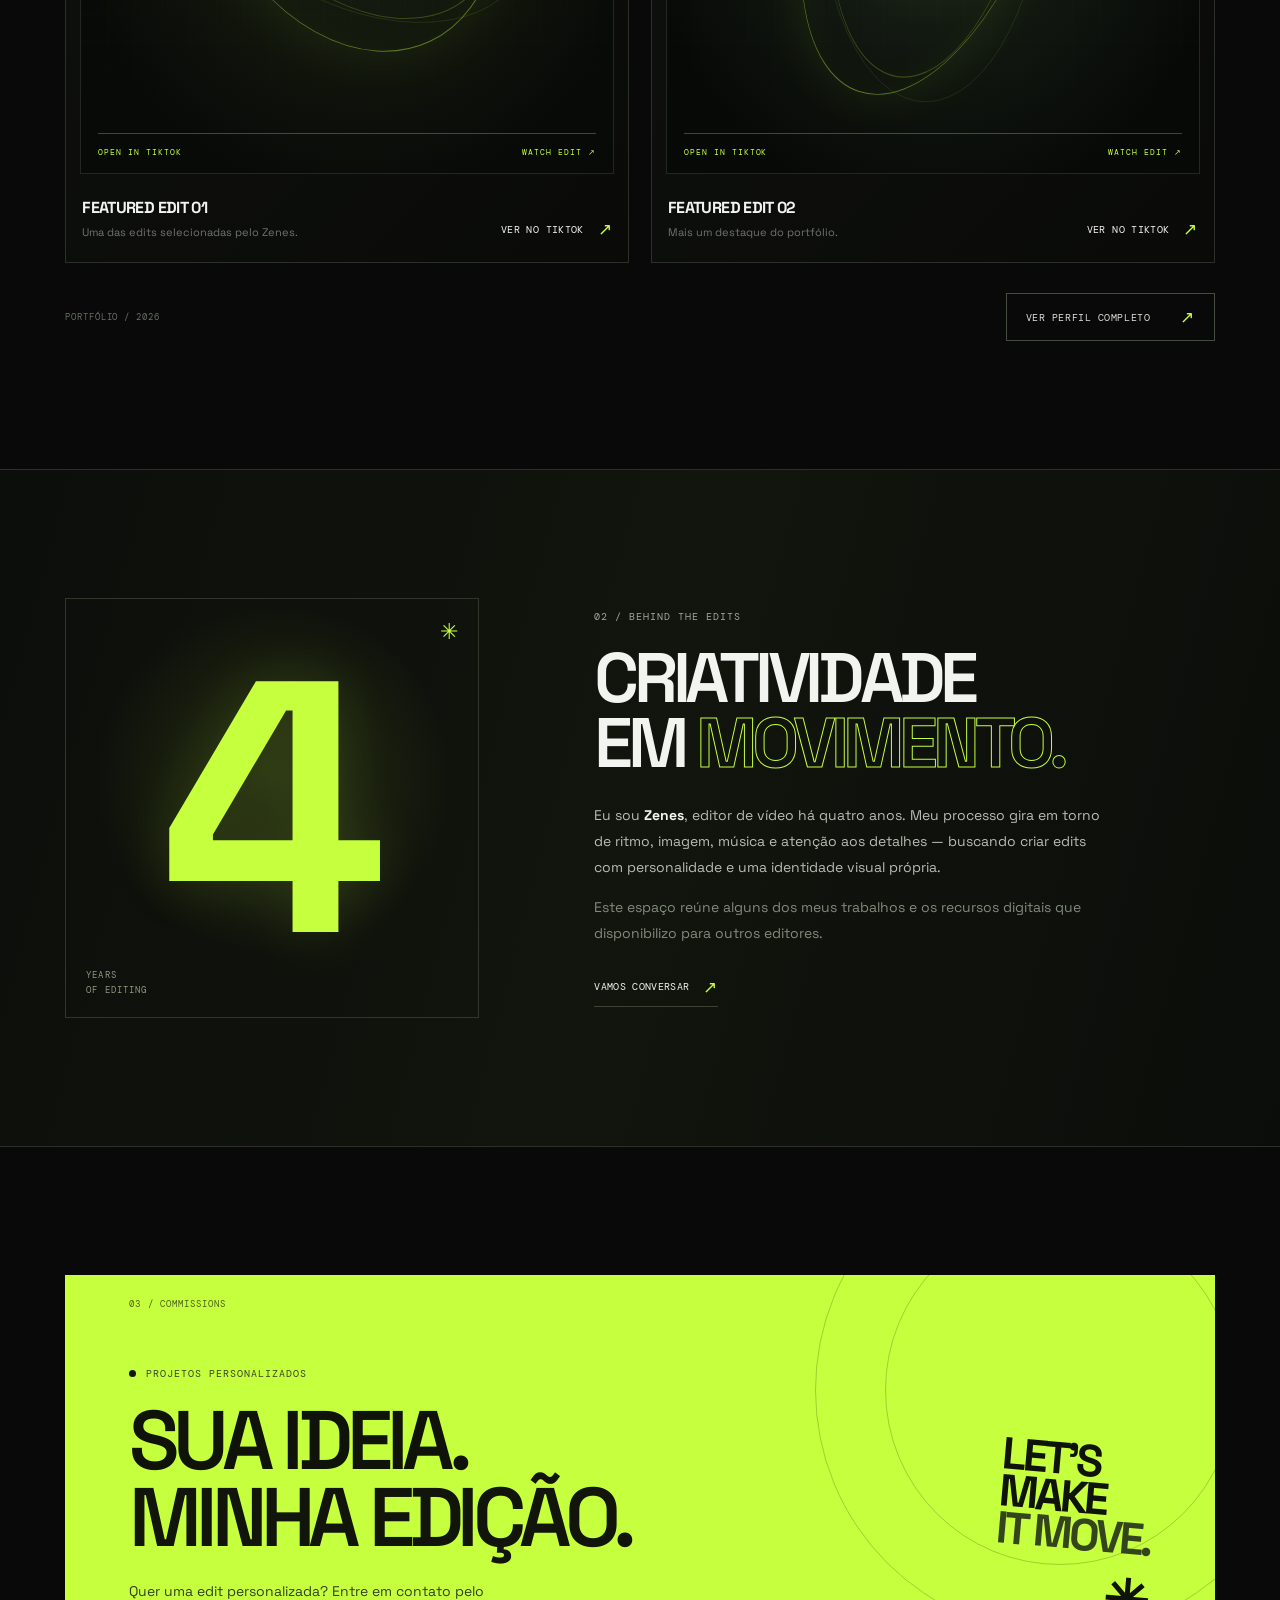
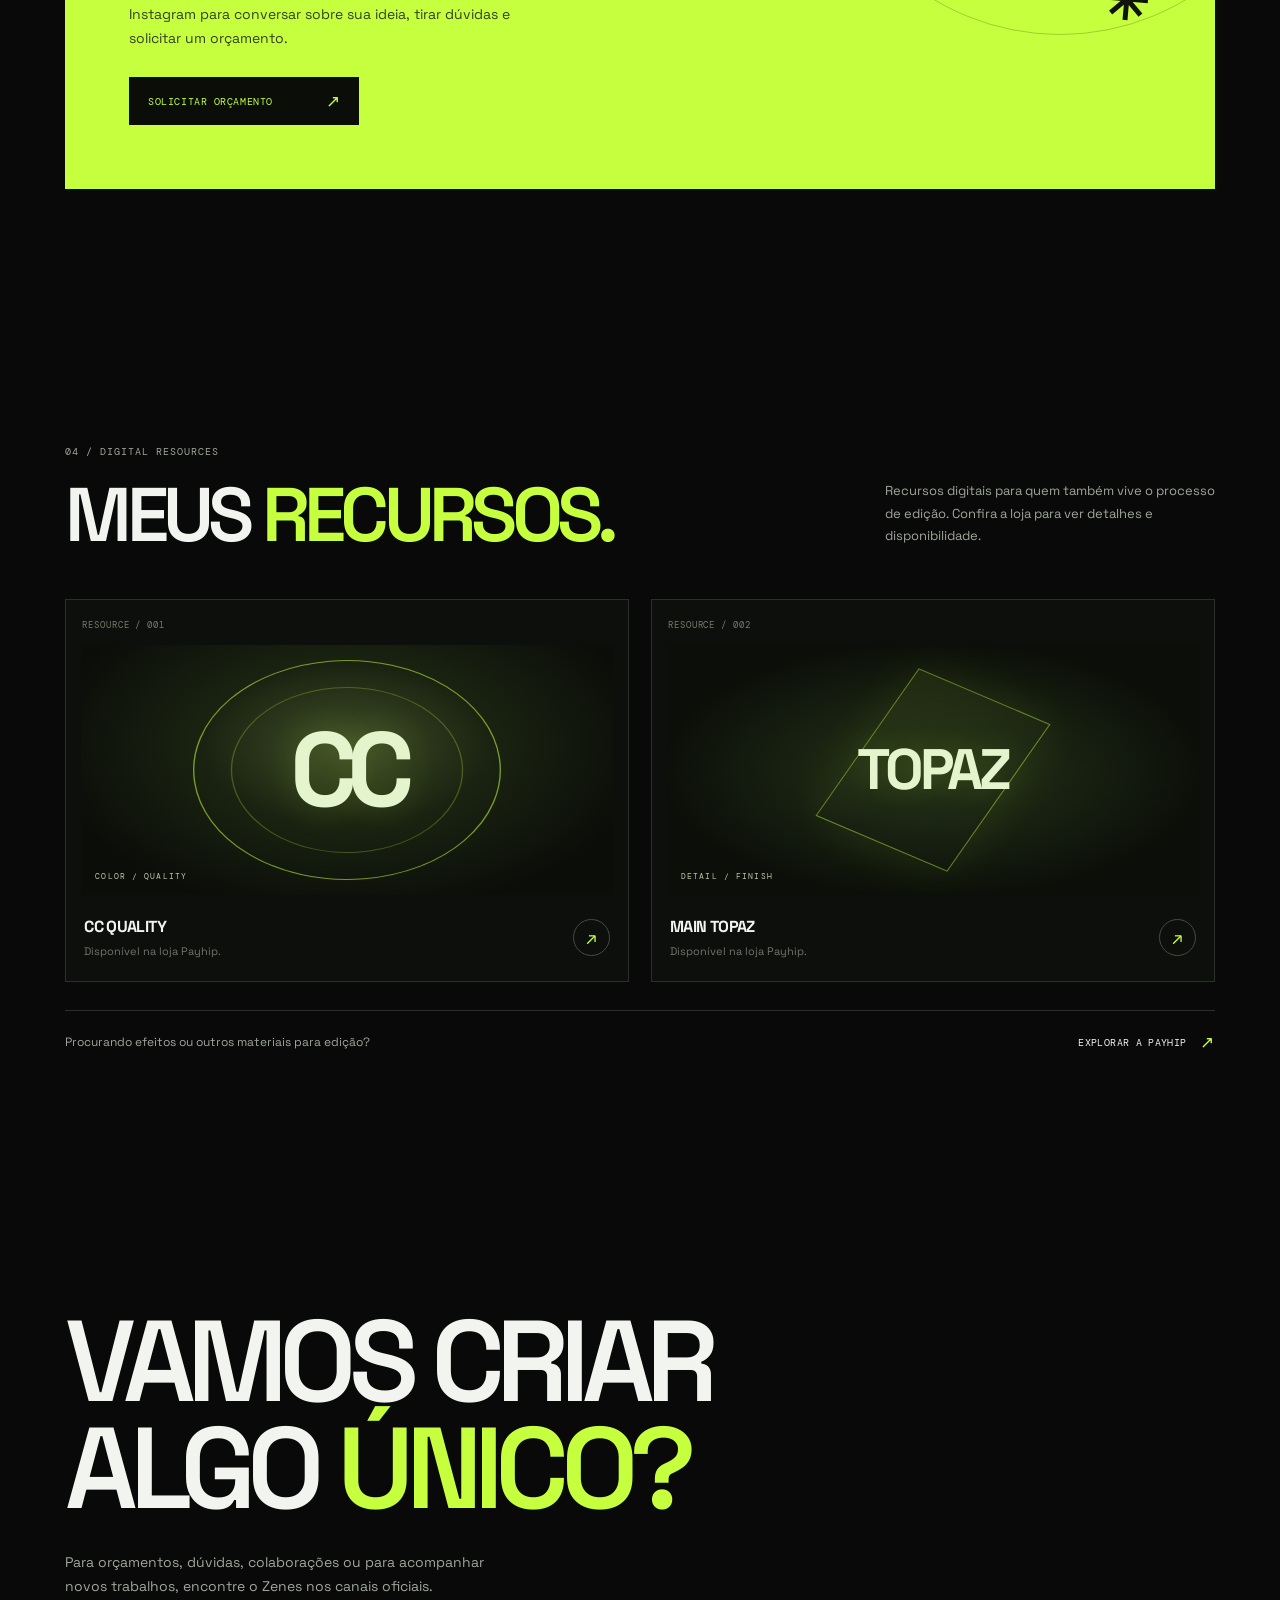
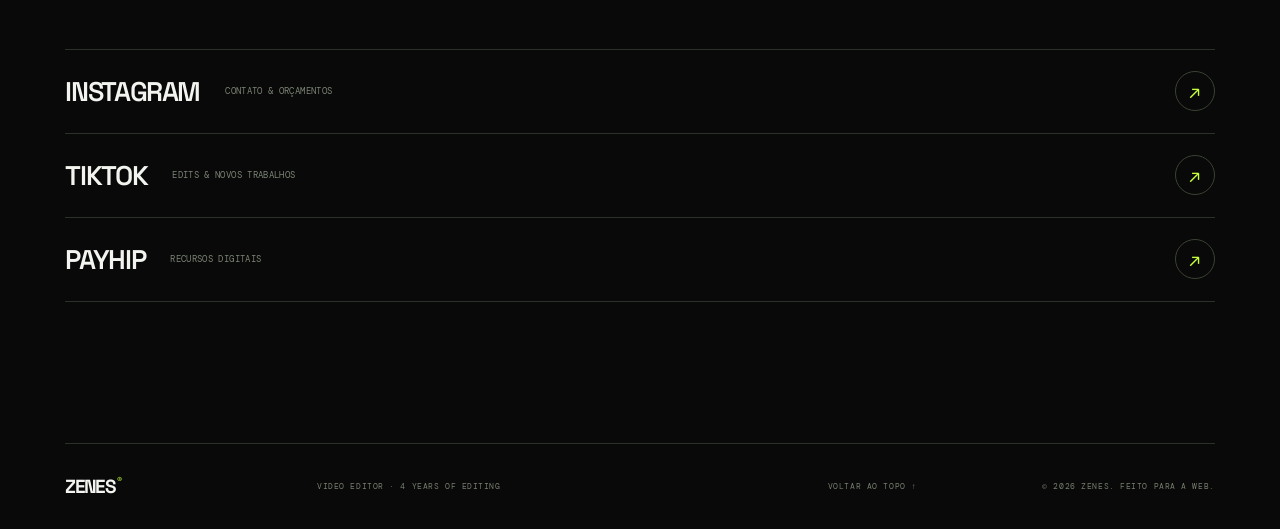
==== commit 12db8581: "Add files via upload" ====
--- a/index.html
+++ b/index.html
@@ -66,16 +66,24 @@
       <div class="work-grid">
         <article class="work-card">
           <div class="work-card-top"><span>EDIT — 001</span><span class="work-tag">FEATURED</span></div>
-          <div class="video-frame">
-            <iframe src="https://www.tiktok.com/player/v1/7696040054887615764?autoplay=0&loop=0&music_info=0&description=0" title="Zenes — edit em destaque 01 no TikTok" loading="lazy" allow="fullscreen; encrypted-media; picture-in-picture" referrerpolicy="strict-origin-when-cross-origin"></iframe>
-          </div>
+          <a class="video-frame video-preview preview-one" href="https://vt.tiktok.com/ZSghukXy1/" target="_blank" rel="noopener noreferrer" aria-label="Abrir a edit em destaque 01 no TikTok">
+            <span class="preview-grid" aria-hidden="true"></span><span class="preview-orbit" aria-hidden="true"></span>
+            <span class="preview-top"><span>ZENES® / SELECTED WORK</span><span>001</span></span>
+            <span class="preview-center"><span class="preview-index">01</span><span class="preview-title">FEATURED<br><b>EDIT</b></span><span class="preview-rule"></span><span class="preview-caption">A CREATIVE STUDY IN MOTION</span></span>
+            <span class="preview-play" aria-hidden="true">↗</span>
+            <span class="preview-bottom"><span>OPEN IN TIKTOK</span><span>WATCH EDIT ↗</span></span>
+          </a>
           <div class="work-card-bottom"><div><h3>FEATURED EDIT 01</h3><p>Uma das edits selecionadas pelo Zenes.</p></div><a class="text-link" href="https://vt.tiktok.com/ZSghukXy1/" target="_blank" rel="noopener noreferrer">VER NO TIKTOK <span>↗</span></a></div>
         </article>
         <article class="work-card">
           <div class="work-card-top"><span>EDIT — 002</span><span class="work-tag">FEATURED</span></div>
-          <div class="video-frame">
-            <iframe src="https://www.tiktok.com/player/v1/7695890179730459924?autoplay=0&loop=0&music_info=0&description=0" title="Zenes — edit em destaque 02 no TikTok" loading="lazy" allow="fullscreen; encrypted-media; picture-in-picture" referrerpolicy="strict-origin-when-cross-origin"></iframe>
-          </div>
+          <a class="video-frame video-preview preview-two" href="https://vt.tiktok.com/ZSghu5Uq8/" target="_blank" rel="noopener noreferrer" aria-label="Abrir a edit em destaque 02 no TikTok">
+            <span class="preview-grid" aria-hidden="true"></span><span class="preview-orbit" aria-hidden="true"></span>
+            <span class="preview-top"><span>ZENES® / SELECTED WORK</span><span>002</span></span>
+            <span class="preview-center"><span class="preview-index">02</span><span class="preview-title">VISUAL<br><b>IMPACT</b></span><span class="preview-rule"></span><span class="preview-caption">RHYTHM · DETAIL · ENERGY</span></span>
+            <span class="preview-play" aria-hidden="true">↗</span>
+            <span class="preview-bottom"><span>OPEN IN TIKTOK</span><span>WATCH EDIT ↗</span></span>
+          </a>
           <div class="work-card-bottom"><div><h3>FEATURED EDIT 02</h3><p>Mais um destaque do portfólio.</p></div><a class="text-link" href="https://vt.tiktok.com/ZSghu5Uq8/" target="_blank" rel="noopener noreferrer">VER NO TIKTOK <span>↗</span></a></div>
         </article>
       </div>
@@ -111,7 +119,7 @@
     </section>
 
     <section id="contact" class="contact-section section-shell section-pad" aria-labelledby="contact-title">
-      <p class="eyebrow">05 / GET IN TOUCH</p><h2 id="contact-title">VAMOS CRIAR<br>ALGO <span class="lime">ÚNICO?</span></h2>
+      <h2 id="contact-title">VAMOS CRIAR<br>ALGO <span class="lime">ÚNICO?</span></h2>
       <p class="contact-intro">Para orçamentos, dúvidas, colaborações ou para acompanhar novos trabalhos, encontre o Zenes nos canais oficiais.</p>
       <div class="contact-links">
         <a href="https://www.instagram.com/zeneskky/" target="_blank" rel="noopener noreferrer"><span>INSTAGRAM <small>CONTATO & ORÇAMENTOS</small></span><b>↗</b></a>
--- a/styles.css
+++ b/styles.css
@@ -1,3 +1,3 @@
 :root{--bg:#080908;--panel:#101210;--panel-2:#141714;--text:#f2f4ef;--muted:#a0a69d;--muted-2:#6e756b;--line:#2b302a;--lime:#c6ff3d;--lime-dark:#a7e51d;--font-display:'Space Grotesk',Arial,sans-serif;--font-mono:'DM Mono',monospace;--shell:1240px;--pad:clamp(22px,5.1vw,78px)}
-*{box-sizing:border-box}html{scroll-behavior:smooth;scroll-padding-top:90px}body{margin:0;background:var(--bg);color:var(--text);font-family:var(--font-display),sans-serif;overflow-x:hidden}body:before{content:"";position:fixed;inset:0;z-index:-2;pointer-events:none;background:radial-gradient(ellipse at 83% 7%,rgba(198,255,61,.055),transparent 34%),radial-gradient(ellipse at 10% 50%,rgba(70,92,51,.07),transparent 38%),#080908}.grain{position:fixed;inset:-50%;z-index:10;opacity:.045;pointer-events:none;background-image:url("data:image/svg+xml,%3Csvg viewBox='0 0 180 180' xmlns='http://www.w3.org/2000/svg'%3E%3Cfilter id='n'%3E%3CfeTurbulence type='fractalNoise' baseFrequency='.95' numOctaves='3' stitchTiles='stitch'/%3E%3C/filter%3E%3Crect width='100%25' height='100%25' filter='url(%23n)' opacity='.55'/%3E%3C/svg%3E");transform:translateZ(0)}a{color:inherit;text-decoration:none}button,a{-webkit-tap-highlight-color:transparent}a:focus-visible{outline:2px solid var(--lime);outline-offset:5px}::selection{color:#080908;background:var(--lime)}.section-shell{width:min(100% - var(--pad)*2,var(--shell));margin-inline:auto}.section-pad{padding-top:clamp(84px,10vw,150px);padding-bottom:clamp(84px,10vw,150px)}.site-header{height:86px;padding:0 var(--pad);display:flex;align-items:center;justify-content:space-between;border-bottom:1px solid rgba(255,255,255,.075);position:relative;z-index:20;background:rgba(8,9,8,.85);backdrop-filter:blur(16px)}.wordmark{font-size:23px;font-weight:700;letter-spacing:-1.6px}.wordmark span{color:var(--lime);font-size:10px;vertical-align:top;letter-spacing:0;margin-left:2px}.desktop-nav{display:flex;align-items:center;gap:clamp(22px,3.5vw,48px);margin-left:70px}.desktop-nav a{font:11px var(--font-mono);color:#c7cbc3;transition:color .2s}.desktop-nav a:hover,.text-link:hover,.back-top:hover{color:var(--lime)}.desktop-nav sup{font-size:8px;color:var(--muted-2);margin-left:5px}.header-cta{display:flex;align-items:center;gap:18px;padding:12px 0 12px 18px;font-size:11px;font-weight:600;text-transform:uppercase;letter-spacing:.07em}.arrow{display:grid;place-items:center;width:30px;height:30px;color:#090b07;background:var(--lime);border-radius:50%;font-size:17px;transition:transform .2s}.header-cta:hover .arrow{transform:rotate(45deg)}.hero{min-height:650px;padding-top:clamp(72px,9vw,126px);padding-bottom:80px;display:grid;grid-template-columns:1.08fr .92fr;align-items:center;gap:clamp(32px,6vw,86px)}.eyebrow{font:10px var(--font-mono);letter-spacing:.1em;color:var(--muted);margin:0 0 22px;display:flex;align-items:center;gap:10px}.live-dot{width:7px;height:7px;border-radius:50%;display:inline-block;background:var(--lime);box-shadow:0 0 12px rgba(198,255,61,.65)}.eyebrow-divider{color:#4a5046}.hero h1{font-size:clamp(48px,7.1vw,100px);line-height:.88;letter-spacing:-.085em;font-weight:700;margin:0;position:relative;z-index:2}.accent-word{color:var(--lime);white-space:nowrap}.period{color:var(--text)}.hero-bottom{display:flex;align-items:end;justify-content:space-between;gap:24px;margin-top:36px;max-width:510px}.hero-description{max-width:340px;color:#a8ada5;font-size:15px;line-height:1.65;margin:0}.hero-description strong{color:var(--text);font-weight:600}.round-link{flex:0 0 50px;width:50px;height:50px;border:1px solid #50564b;border-radius:50%;display:grid;place-items:center;font-size:23px;color:var(--lime);transition:background .2s,color .2s,transform .2s}.round-link:hover{background:var(--lime);color:#080908;transform:translateY(3px)}.hero-meta{display:flex;justify-content:space-between;max-width:510px;border-top:1px solid var(--line);padding-top:14px;margin-top:44px;color:#687065;font:9px var(--font-mono);letter-spacing:.08em}.hero-art{height:480px;min-width:0;position:relative;overflow:hidden;border:1px solid #2d332a;background:linear-gradient(135deg,#171b14 0%,#0d100c 55%,#151a10 100%);isolation:isolate}.art-grid{position:absolute;inset:0;background-image:linear-gradient(rgba(198,255,61,.08) 1px,transparent 1px),linear-gradient(90deg,rgba(198,255,61,.08) 1px,transparent 1px);background-size:36px 36px;mask-image:linear-gradient(135deg,black,transparent 85%);opacity:.6}.art-orbit{position:absolute;border:1px solid rgba(198,255,61,.45);border-radius:50%;left:50%;top:49%;transform:translate(-50%,-50%) rotate(-32deg)}.orbit-one{width:390px;height:310px}.orbit-two{width:300px;height:420px;transform:translate(-50%,-50%) rotate(40deg);border-color:rgba(198,255,61,.2)}.art-core{position:absolute;left:50%;top:48%;transform:translate(-50%,-50%);height:220px;width:220px;background:radial-gradient(circle at 38% 32%,#354422,#131a0b 46%,#080a06 75%);border:1px solid rgba(198,255,61,.6);box-shadow:0 0 95px rgba(174,242,46,.12),inset 0 0 40px rgba(198,255,61,.1);border-radius:50%;display:flex;align-items:center;justify-content:center;flex-direction:column}.core-z{font-size:116px;line-height:.9;font-weight:700;letter-spacing:-.13em;margin-right:13px;text-shadow:0 0 35px rgba(198,255,61,.28)}.core-z span{color:var(--lime)}.core-caption{font:9px var(--font-mono);letter-spacing:.25em;text-align:center;color:#becba7;line-height:1.5;margin-top:8px}.art-label{position:absolute;left:22px;right:22px;display:flex;justify-content:space-between;color:#929c87;font:9px var(--font-mono);letter-spacing:.07em}.label-top{top:19px}.label-bottom{bottom:20px;color:var(--lime)}.art-side-note{position:absolute;right:13px;top:48%;writing-mode:vertical-rl;color:#65705a;font:8px var(--font-mono);letter-spacing:.14em}.art-cross{position:absolute;width:20px;height:20px}.art-cross:before,.art-cross:after{content:"";position:absolute;background:var(--lime)}.art-cross:before{width:20px;height:1px;top:10px}.art-cross:after{height:20px;width:1px;left:10px}.cross-one{top:22%;left:17%}.cross-two{bottom:19%;right:16%;transform:scale(.7)}.ticker{overflow:hidden;border-block:1px solid var(--line);background:var(--lime);color:#11140c;transform:rotate(-1deg) scale(1.02);margin:0 0 14px;padding:13px 0}.ticker-track{width:max-content;animation:marquee 32s linear infinite}.ticker-track span{font:11px var(--font-mono);letter-spacing:.12em;white-space:nowrap}.ticker b{font-size:17px;margin:0 26px;font-weight:400}@keyframes marquee{to{transform:translateX(-50%)}}.section-heading{display:flex;align-items:end;justify-content:space-between;gap:40px;margin-bottom:48px}.section-heading h2,.about-copy h2,.commission-content h2,.contact-section h2{font-size:clamp(40px,6vw,76px);line-height:.93;letter-spacing:-.075em;margin:0;font-weight:600}.lime{color:var(--lime)}.section-intro{max-width:330px;color:var(--muted);font-size:13px;line-height:1.7;margin:0 0 4px}.work-grid{display:grid;grid-template-columns:repeat(2,minmax(0,1fr));gap:22px}.work-card{padding:14px;border:1px solid #2b3029;background:linear-gradient(135deg,#10120f,#0a0b09);min-width:0}.work-card-top{height:32px;display:flex;justify-content:space-between;align-items:start;color:#81897b;font:9px var(--font-mono);letter-spacing:.1em}.work-tag{color:var(--lime);border:1px solid rgba(198,255,61,.35);padding:4px 7px;font-size:8px}.video-frame{width:100%;aspect-ratio:9/12;max-height:620px;background:radial-gradient(ellipse at center,#1a2114,#070807 72%);position:relative;overflow:hidden;display:flex;justify-content:center;border:1px solid #222820}.video-frame:before{content:"ZENES / VIDEO PLAYER";position:absolute;bottom:12px;left:12px;color:#7d8672;font:8px var(--font-mono);letter-spacing:.12em;z-index:0}.video-frame iframe{position:absolute;inset:0;width:100%;height:100%;border:0;z-index:1;background:#090a09}.work-card-bottom{display:flex;align-items:end;justify-content:space-between;gap:18px;padding:23px 2px 8px}.work-card-bottom h3,.resource-info h3{font-size:16px;letter-spacing:-.04em;margin:0 0 7px}.work-card-bottom p,.resource-info p{margin:0;color:var(--muted-2);font-size:11px;line-height:1.4}.text-link{font:10px var(--font-mono);letter-spacing:.035em;display:inline-flex;align-items:center;gap:14px;color:var(--text);white-space:nowrap;transition:color .2s}.text-link span{color:var(--lime);font-size:17px}.work-footer{display:flex;justify-content:space-between;align-items:center;margin-top:30px}.tiny-index{font:9px var(--font-mono);color:#687065;letter-spacing:.1em}.button{display:inline-flex;align-items:center;justify-content:space-between;gap:30px;min-height:48px;padding:0 19px;font:10px var(--font-mono);letter-spacing:.055em;transition:background .2s,color .2s,border-color .2s}.button span{font-size:17px}.button-outline{border:1px solid #444b3f;color:#dce0d8}.button-outline span{color:var(--lime)}.button-outline:hover{border-color:var(--lime);color:var(--lime)}.about-section{border-block:1px solid var(--line);background:linear-gradient(105deg,#0c0e0b,#11150d 50%,#0b0d0a)}.about-layout{display:grid;grid-template-columns:.8fr 1.2fr;align-items:center;gap:clamp(40px,9vw,130px)}.about-number{height:420px;position:relative;display:flex;align-items:center;justify-content:center;border:1px solid #30372a;background:radial-gradient(circle at 50% 43%,rgba(198,255,61,.13),transparent 57%)}.number-four{font-size:clamp(220px,28vw,360px);line-height:.7;font-weight:700;letter-spacing:-.13em;color:var(--lime);padding-right:.12em;text-shadow:0 0 60px rgba(198,255,61,.13)}.number-caption{position:absolute;left:20px;bottom:20px;color:#8d9a7e;font:9px var(--font-mono);line-height:1.6;letter-spacing:.12em}.number-cross{position:absolute;top:18px;right:20px;color:var(--lime);font-size:22px}.about-copy h2{font-size:clamp(42px,5.5vw,70px)}.outline-word{color:transparent;-webkit-text-stroke:1px var(--lime)}.about-paragraph{max-width:520px;color:#b8bdb4;font-size:14px;line-height:1.85;margin:28px 0 0}.about-paragraph strong{color:var(--text)}.muted-copy{margin-top:14px;color:#828a7d}.large-link{margin-top:29px;padding-bottom:8px;border-bottom:1px solid #3b4334}.commission-panel{background:var(--lime);color:#10130a;min-height:440px;position:relative;overflow:hidden;padding:clamp(30px,5vw,66px);display:grid;grid-template-columns:1fr auto;gap:20px;isolation:isolate}.panel-index{position:absolute;top:23px;left:clamp(30px,5vw,66px);font:9px var(--font-mono);letter-spacing:.12em;color:rgba(10,12,8,.65)}.commission-content{position:relative;z-index:1;align-self:center;max-width:650px;padding-top:28px}.commission-content .eyebrow{color:#384526}.commission-content .live-dot{background:#11180b;box-shadow:none}.commission-content h2{font-size:clamp(45px,6.5vw,83px)}.commission-content .lime{color:#11150b}.commission-content p:not(.eyebrow){max-width:410px;font-size:14px;line-height:1.7;color:#334021;margin:23px 0 26px}.button-lime{background:#0b0d08;color:var(--lime);min-width:230px}.button-lime span{color:var(--lime)}.button-lime:hover{background:#252d1c}.panel-stamp{align-self:center;justify-self:end;display:flex;flex-direction:column;font-size:clamp(25px,3.5vw,45px);font-weight:700;line-height:.83;letter-spacing:-.08em;transform:rotate(5deg);position:relative;z-index:1}.stamp-lime{color:#34451e}.stamp-star{font-size:55px;line-height:1;margin-top:16px;align-self:end}.panel-deco{position:absolute;border:1px solid rgba(10,15,6,.2);border-radius:50%;z-index:-1}.deco-a{width:490px;height:490px;right:-90px;top:-130px}.deco-b{width:350px;height:350px;right:-20px;top:-60px}.resource-grid{display:grid;grid-template-columns:repeat(2,minmax(0,1fr));gap:22px}.resource-card{display:block;border:1px solid var(--line);background:#0d0f0c;padding:15px;transition:border-color .25s,transform .25s}.resource-card:hover{border-color:rgba(198,255,61,.65);transform:translateY(-4px)}.resource-index{font:9px var(--font-mono);letter-spacing:.1em;color:#737c6b;padding:4px 1px 14px}.resource-art{height:250px;position:relative;overflow:hidden;display:flex;align-items:center;justify-content:center;background:#141a0c}.art-quality{background:radial-gradient(ellipse at 50% 40%,#404f28 0,#1a2311 38%,#0b0d09 80%)}.resource-symbol{font-size:clamp(58px,9vw,105px);font-weight:700;letter-spacing:-.1em;color:#e4f4cc;text-shadow:0 0 35px rgba(198,255,61,.16);position:relative;z-index:1}.resource-ring{position:absolute;border:1px solid rgba(198,255,61,.55);width:220px;height:220px;border-radius:50%;transform:scaleX(1.4) rotate(-28deg)}.resource-ring:after{content:"";position:absolute;inset:26px;border:1px solid rgba(198,255,61,.25);border-radius:50%}.resource-art-note{position:absolute;bottom:14px;left:14px;color:#bac7a9;font:8px var(--font-mono);letter-spacing:.14em}.art-topaz{background:radial-gradient(ellipse at 50% 50%,#26351a,#0c0f09 72%)}.resource-symbol{z-index:2}.art-topaz .resource-symbol{font-size:clamp(34px,5vw,57px);letter-spacing:-.07em}.topaz-shape{position:absolute;width:140px;height:180px;border:1px solid rgba(198,255,61,.45);transform:rotate(35deg) skewY(-12deg);background:linear-gradient(135deg,rgba(198,255,61,.08),transparent 65%);box-shadow:0 0 50px rgba(198,255,61,.08)}.resource-info{display:flex;justify-content:space-between;align-items:center;padding:21px 3px 7px}.resource-arrow{display:grid;place-items:center;width:37px;height:37px;border:1px solid #454c3e;border-radius:50%;color:var(--lime);font-size:18px;transition:background .2s,color .2s}.resource-card:hover .resource-arrow{background:var(--lime);color:#0a0c08}.resources-bottom{display:flex;justify-content:space-between;gap:25px;align-items:center;margin-top:28px;padding-top:20px;border-top:1px solid var(--line)}.resources-bottom p{color:var(--muted);font-size:12px;margin:0}.contact-section{padding-bottom:clamp(90px,11vw,160px)}.contact-section h2{font-size:clamp(54px,9vw,115px);margin-bottom:27px}.contact-intro{max-width:430px;color:var(--muted);font-size:14px;line-height:1.75;margin:0 0 50px}.contact-links{border-top:1px solid var(--line)}.contact-links a{min-height:84px;border-bottom:1px solid var(--line);display:flex;align-items:center;justify-content:space-between;gap:20px;transition:padding .2s,color .2s}.contact-links a:hover{padding-inline:12px;color:var(--lime)}.contact-links a>span{font-size:clamp(18px,2.4vw,27px);font-weight:600;letter-spacing:-.05em;display:flex;align-items:center;gap:25px}.contact-links small{font:9px var(--font-mono);letter-spacing:.04em;color:#7c8476}.contact-links b{width:40px;height:40px;display:grid;place-items:center;border:1px solid #3b4335;border-radius:50%;font-weight:400;color:var(--lime);font-size:19px}.site-footer{min-height:86px;border-top:1px solid var(--line);display:grid;grid-template-columns:1fr 1.5fr 1fr 1.2fr;align-items:center;gap:20px}.footer-mark{font-size:19px}.site-footer>span,.back-top{font:8px var(--font-mono);letter-spacing:.07em;color:#777f70}.back-top{text-align:right}.copyright{text-align:right}.site-footer .back-top:hover{color:var(--lime)}
+*{box-sizing:border-box}html{scroll-behavior:smooth;scroll-padding-top:90px}body{margin:0;background:var(--bg);color:var(--text);font-family:var(--font-display),sans-serif;overflow-x:hidden}body:before{content:"";position:fixed;inset:0;z-index:-2;pointer-events:none;background:radial-gradient(ellipse at 83% 7%,rgba(198,255,61,.055),transparent 34%),radial-gradient(ellipse at 10% 50%,rgba(70,92,51,.07),transparent 38%),#080908}.grain{position:fixed;inset:-50%;z-index:10;opacity:.045;pointer-events:none;background-image:url("data:image/svg+xml,%3Csvg viewBox='0 0 180 180' xmlns='http://www.w3.org/2000/svg'%3E%3Cfilter id='n'%3E%3CfeTurbulence type='fractalNoise' baseFrequency='.95' numOctaves='3' stitchTiles='stitch'/%3E%3C/filter%3E%3Crect width='100%25' height='100%25' filter='url(%23n)' opacity='.55'/%3E%3C/svg%3E");transform:translateZ(0)}a{color:inherit;text-decoration:none}button,a{-webkit-tap-highlight-color:transparent}a:focus-visible{outline:2px solid var(--lime);outline-offset:5px}::selection{color:#080908;background:var(--lime)}.section-shell{width:min(100% - var(--pad)*2,var(--shell));margin-inline:auto}.section-pad{padding-top:clamp(84px,10vw,150px);padding-bottom:clamp(84px,10vw,150px)}.site-header{height:86px;padding:0 var(--pad);display:flex;align-items:center;justify-content:space-between;border-bottom:1px solid rgba(255,255,255,.075);position:relative;z-index:20;background:rgba(8,9,8,.85);backdrop-filter:blur(16px)}.wordmark{font-size:23px;font-weight:700;letter-spacing:-1.6px}.wordmark span{color:var(--lime);font-size:10px;vertical-align:top;letter-spacing:0;margin-left:2px}.desktop-nav{display:flex;align-items:center;gap:clamp(22px,3.5vw,48px);margin-left:70px}.desktop-nav a{font:11px var(--font-mono);color:#c7cbc3;transition:color .2s}.desktop-nav a:hover,.text-link:hover,.back-top:hover{color:var(--lime)}.desktop-nav sup{font-size:8px;color:var(--muted-2);margin-left:5px}.header-cta{display:flex;align-items:center;gap:18px;padding:12px 0 12px 18px;font-size:11px;font-weight:600;text-transform:uppercase;letter-spacing:.07em}.arrow{display:grid;place-items:center;width:30px;height:30px;color:#090b07;background:var(--lime);border-radius:50%;font-size:17px;transition:transform .2s}.header-cta:hover .arrow{transform:rotate(45deg)}.hero{min-height:650px;padding-top:clamp(72px,9vw,126px);padding-bottom:80px;display:grid;grid-template-columns:1.08fr .92fr;align-items:center;gap:clamp(32px,6vw,86px)}.eyebrow{font:10px var(--font-mono);letter-spacing:.1em;color:var(--muted);margin:0 0 22px;display:flex;align-items:center;gap:10px}.live-dot{width:7px;height:7px;border-radius:50%;display:inline-block;background:var(--lime);box-shadow:0 0 12px rgba(198,255,61,.65)}.eyebrow-divider{color:#4a5046}.hero h1{font-size:clamp(48px,7.1vw,100px);line-height:.88;letter-spacing:-.085em;font-weight:700;margin:0;position:relative;z-index:2}.accent-word{color:var(--lime);white-space:nowrap}.period{color:var(--text)}.hero-bottom{display:flex;align-items:end;justify-content:space-between;gap:24px;margin-top:36px;max-width:510px}.hero-description{max-width:340px;color:#a8ada5;font-size:15px;line-height:1.65;margin:0}.hero-description strong{color:var(--text);font-weight:600}.round-link{flex:0 0 50px;width:50px;height:50px;border:1px solid #50564b;border-radius:50%;display:grid;place-items:center;font-size:23px;color:var(--lime);transition:background .2s,color .2s,transform .2s}.round-link:hover{background:var(--lime);color:#080908;transform:translateY(3px)}.hero-meta{display:flex;justify-content:space-between;max-width:510px;border-top:1px solid var(--line);padding-top:14px;margin-top:44px;color:#687065;font:9px var(--font-mono);letter-spacing:.08em}.hero-art{height:480px;min-width:0;position:relative;overflow:hidden;border:1px solid #2d332a;background:linear-gradient(135deg,#171b14 0%,#0d100c 55%,#151a10 100%);isolation:isolate}.art-grid{position:absolute;inset:0;background-image:linear-gradient(rgba(198,255,61,.08) 1px,transparent 1px),linear-gradient(90deg,rgba(198,255,61,.08) 1px,transparent 1px);background-size:36px 36px;mask-image:linear-gradient(135deg,black,transparent 85%);opacity:.6}.art-orbit{position:absolute;border:1px solid rgba(198,255,61,.45);border-radius:50%;left:50%;top:49%;transform:translate(-50%,-50%) rotate(-32deg)}.orbit-one{width:390px;height:310px}.orbit-two{width:300px;height:420px;transform:translate(-50%,-50%) rotate(40deg);border-color:rgba(198,255,61,.2)}.art-core{position:absolute;left:50%;top:48%;transform:translate(-50%,-50%);height:220px;width:220px;background:radial-gradient(circle at 38% 32%,#354422,#131a0b 46%,#080a06 75%);border:1px solid rgba(198,255,61,.6);box-shadow:0 0 95px rgba(174,242,46,.12),inset 0 0 40px rgba(198,255,61,.1);border-radius:50%;display:flex;align-items:center;justify-content:center;flex-direction:column}.core-z{font-size:116px;line-height:.9;font-weight:700;letter-spacing:-.13em;margin-right:13px;text-shadow:0 0 35px rgba(198,255,61,.28)}.core-z span{color:var(--lime)}.core-caption{font:9px var(--font-mono);letter-spacing:.25em;text-align:center;color:#becba7;line-height:1.5;margin-top:8px}.art-label{position:absolute;left:22px;right:22px;display:flex;justify-content:space-between;color:#929c87;font:9px var(--font-mono);letter-spacing:.07em}.label-top{top:19px}.label-bottom{bottom:20px;color:var(--lime)}.art-side-note{position:absolute;right:13px;top:48%;writing-mode:vertical-rl;color:#65705a;font:8px var(--font-mono);letter-spacing:.14em}.art-cross{position:absolute;width:20px;height:20px}.art-cross:before,.art-cross:after{content:"";position:absolute;background:var(--lime)}.art-cross:before{width:20px;height:1px;top:10px}.art-cross:after{height:20px;width:1px;left:10px}.cross-one{top:22%;left:17%}.cross-two{bottom:19%;right:16%;transform:scale(.7)}.ticker{overflow:hidden;border-block:1px solid var(--line);background:var(--lime);color:#11140c;transform:rotate(-1deg) scale(1.02);margin:0 0 14px;padding:13px 0}.ticker-track{width:max-content;animation:marquee 32s linear infinite}.ticker-track span{font:11px var(--font-mono);letter-spacing:.12em;white-space:nowrap}.ticker b{font-size:17px;margin:0 26px;font-weight:400}@keyframes marquee{to{transform:translateX(-50%)}}.section-heading{display:flex;align-items:end;justify-content:space-between;gap:40px;margin-bottom:48px}.section-heading h2,.about-copy h2,.commission-content h2,.contact-section h2{font-size:clamp(40px,6vw,76px);line-height:.93;letter-spacing:-.075em;margin:0;font-weight:600}.lime{color:var(--lime)}.section-intro{max-width:330px;color:var(--muted);font-size:13px;line-height:1.7;margin:0 0 4px}.work-grid{display:grid;grid-template-columns:repeat(2,minmax(0,1fr));gap:22px}.work-card{padding:14px;border:1px solid #2b3029;background:linear-gradient(135deg,#10120f,#0a0b09);min-width:0}.work-card-top{height:32px;display:flex;justify-content:space-between;align-items:start;color:#81897b;font:9px var(--font-mono);letter-spacing:.1em}.work-tag{color:var(--lime);border:1px solid rgba(198,255,61,.35);padding:4px 7px;font-size:8px}.video-frame{width:100%;aspect-ratio:9/12;max-height:620px;background:radial-gradient(ellipse at center,#1a2114,#070807 72%);position:relative;overflow:hidden;display:flex;justify-content:center;border:1px solid #222820}.video-frame{display:block;color:inherit;text-decoration:none;isolation:isolate;outline-offset:4px}.video-preview{background:radial-gradient(ellipse at 52% 47%,#2e3d19 0,#151b10 31%,#080a07 76%);transition:border-color .25s,filter .25s}.video-preview:hover{border-color:rgba(198,255,61,.75);filter:brightness(1.12)}.preview-grid{position:absolute;inset:0;background-image:linear-gradient(rgba(198,255,61,.10) 1px,transparent 1px),linear-gradient(90deg,rgba(198,255,61,.10) 1px,transparent 1px);background-size:27px 27px;mask-image:linear-gradient(180deg,black,transparent 92%);opacity:.6}.preview-orbit{position:absolute;width:74%;aspect-ratio:1/1;border:1px solid rgba(198,255,61,.42);border-radius:50%;left:50%;top:50%;transform:translate(-50%,-50%) rotate(-25deg) scaleX(.72);box-shadow:0 0 80px rgba(198,255,61,.08),inset 0 0 65px rgba(198,255,61,.04)}.preview-orbit:before,.preview-orbit:after{content:"";position:absolute;inset:11%;border:1px solid rgba(198,255,61,.22);border-radius:50%;transform:rotate(46deg) scaleX(1.28)}.preview-orbit:after{inset:-12%;transform:rotate(-55deg) scaleX(.65);border-color:rgba(198,255,61,.14)}.preview-top,.preview-bottom{position:absolute;left:17px;right:17px;display:flex;justify-content:space-between;gap:10px;color:#b9c6a7;font:8px var(--font-mono);letter-spacing:.12em}.preview-top{top:16px}.preview-bottom{bottom:16px;color:var(--lime);padding-top:13px;border-top:1px solid rgba(198,255,61,.28)}.preview-center{position:absolute;left:10%;top:50%;transform:translateY(-50%);display:flex;flex-direction:column;align-items:flex-start;max-width:82%;text-shadow:0 3px 22px rgba(0,0,0,.45)}.preview-index{font:10px var(--font-mono);letter-spacing:.14em;color:var(--lime);margin-bottom:9px}.preview-title{font-size:clamp(42px,6.1vw,80px);font-weight:700;line-height:.79;letter-spacing:-.09em;color:#f2f4ef}.preview-title b{color:var(--lime);font-weight:700}.preview-rule{width:70px;height:2px;background:var(--lime);margin:20px 0 12px}.preview-caption{font:8px var(--font-mono);letter-spacing:.1em;color:#c1c9b7}.preview-play{position:absolute;right:18px;top:50%;transform:translateY(-50%);display:grid;place-items:center;width:43px;height:43px;border:1px solid rgba(198,255,61,.7);border-radius:50%;background:rgba(8,9,8,.5);color:var(--lime);font-size:22px;transition:background .2s,color .2s,transform .2s}.video-preview:hover .preview-play{background:var(--lime);color:#090b07;transform:translateY(-50%) rotate(45deg)}.preview-two{background:radial-gradient(ellipse at 50% 48%,#364327 0,#131a12 38%,#070907 80%)}.preview-two .preview-orbit{width:90%;transform:translate(-50%,-50%) rotate(18deg) scaleX(.48)}.preview-two .preview-center{left:auto;right:9%;align-items:flex-end;text-align:right}.preview-two .preview-title{font-size:clamp(39px,5.7vw,75px)}.preview-two .preview-rule{align-self:flex-end}.preview-two .preview-play{right:auto;left:18px}.video-preview:focus-visible{outline:2px solid var(--lime);outline-offset:4px}.work-card-bottom{display:flex;align-items:end;justify-content:space-between;gap:18px;padding:23px 2px 8px}.work-card-bottom h3,.resource-info h3{font-size:16px;letter-spacing:-.04em;margin:0 0 7px}.work-card-bottom p,.resource-info p{margin:0;color:var(--muted-2);font-size:11px;line-height:1.4}.text-link{font:10px var(--font-mono);letter-spacing:.035em;display:inline-flex;align-items:center;gap:14px;color:var(--text);white-space:nowrap;transition:color .2s}.text-link span{color:var(--lime);font-size:17px}.work-footer{display:flex;justify-content:space-between;align-items:center;margin-top:30px}.tiny-index{font:9px var(--font-mono);color:#687065;letter-spacing:.1em}.button{display:inline-flex;align-items:center;justify-content:space-between;gap:30px;min-height:48px;padding:0 19px;font:10px var(--font-mono);letter-spacing:.055em;transition:background .2s,color .2s,border-color .2s}.button span{font-size:17px}.button-outline{border:1px solid #444b3f;color:#dce0d8}.button-outline span{color:var(--lime)}.button-outline:hover{border-color:var(--lime);color:var(--lime)}.about-section{border-block:1px solid var(--line);background:linear-gradient(105deg,#0c0e0b,#11150d 50%,#0b0d0a)}.about-layout{display:grid;grid-template-columns:.8fr 1.2fr;align-items:center;gap:clamp(40px,9vw,130px)}.about-number{height:420px;position:relative;display:flex;align-items:center;justify-content:center;border:1px solid #30372a;background:radial-gradient(circle at 50% 43%,rgba(198,255,61,.13),transparent 57%)}.number-four{font-size:clamp(220px,28vw,360px);line-height:.7;font-weight:700;letter-spacing:-.13em;color:var(--lime);padding-right:.12em;text-shadow:0 0 60px rgba(198,255,61,.13)}.number-caption{position:absolute;left:20px;bottom:20px;color:#8d9a7e;font:9px var(--font-mono);line-height:1.6;letter-spacing:.12em}.number-cross{position:absolute;top:18px;right:20px;color:var(--lime);font-size:22px}.about-copy h2{font-size:clamp(42px,5.5vw,70px)}.outline-word{color:transparent;-webkit-text-stroke:1px var(--lime)}.about-paragraph{max-width:520px;color:#b8bdb4;font-size:14px;line-height:1.85;margin:28px 0 0}.about-paragraph strong{color:var(--text)}.muted-copy{margin-top:14px;color:#828a7d}.large-link{margin-top:29px;padding-bottom:8px;border-bottom:1px solid #3b4334}.commission-panel{background:var(--lime);color:#10130a;min-height:440px;position:relative;overflow:hidden;padding:clamp(30px,5vw,66px);display:grid;grid-template-columns:1fr auto;gap:20px;isolation:isolate}.panel-index{position:absolute;top:23px;left:clamp(30px,5vw,66px);font:9px var(--font-mono);letter-spacing:.12em;color:rgba(10,12,8,.65)}.commission-content{position:relative;z-index:1;align-self:center;max-width:650px;padding-top:28px}.commission-content .eyebrow{color:#384526}.commission-content .live-dot{background:#11180b;box-shadow:none}.commission-content h2{font-size:clamp(45px,6.5vw,83px)}.commission-content .lime{color:#11150b}.commission-content p:not(.eyebrow){max-width:410px;font-size:14px;line-height:1.7;color:#334021;margin:23px 0 26px}.button-lime{background:#0b0d08;color:var(--lime);min-width:230px}.button-lime span{color:var(--lime)}.button-lime:hover{background:#252d1c}.panel-stamp{align-self:center;justify-self:end;display:flex;flex-direction:column;font-size:clamp(25px,3.5vw,45px);font-weight:700;line-height:.83;letter-spacing:-.08em;transform:rotate(5deg);position:relative;z-index:1}.stamp-lime{color:#34451e}.stamp-star{font-size:55px;line-height:1;margin-top:16px;align-self:end}.panel-deco{position:absolute;border:1px solid rgba(10,15,6,.2);border-radius:50%;z-index:-1}.deco-a{width:490px;height:490px;right:-90px;top:-130px}.deco-b{width:350px;height:350px;right:-20px;top:-60px}.resource-grid{display:grid;grid-template-columns:repeat(2,minmax(0,1fr));gap:22px}.resource-card{display:block;border:1px solid var(--line);background:#0d0f0c;padding:15px;transition:border-color .25s,transform .25s}.resource-card:hover{border-color:rgba(198,255,61,.65);transform:translateY(-4px)}.resource-index{font:9px var(--font-mono);letter-spacing:.1em;color:#737c6b;padding:4px 1px 14px}.resource-art{height:250px;position:relative;overflow:hidden;display:flex;align-items:center;justify-content:center;background:#141a0c}.art-quality{background:radial-gradient(ellipse at 50% 40%,#404f28 0,#1a2311 38%,#0b0d09 80%)}.resource-symbol{font-size:clamp(58px,9vw,105px);font-weight:700;letter-spacing:-.1em;color:#e4f4cc;text-shadow:0 0 35px rgba(198,255,61,.16);position:relative;z-index:1}.resource-ring{position:absolute;border:1px solid rgba(198,255,61,.55);width:220px;height:220px;border-radius:50%;transform:scaleX(1.4) rotate(-28deg)}.resource-ring:after{content:"";position:absolute;inset:26px;border:1px solid rgba(198,255,61,.25);border-radius:50%}.resource-art-note{position:absolute;bottom:14px;left:14px;color:#bac7a9;font:8px var(--font-mono);letter-spacing:.14em}.art-topaz{background:radial-gradient(ellipse at 50% 50%,#26351a,#0c0f09 72%)}.resource-symbol{z-index:2}.art-topaz .resource-symbol{font-size:clamp(34px,5vw,57px);letter-spacing:-.07em}.topaz-shape{position:absolute;width:140px;height:180px;border:1px solid rgba(198,255,61,.45);transform:rotate(35deg) skewY(-12deg);background:linear-gradient(135deg,rgba(198,255,61,.08),transparent 65%);box-shadow:0 0 50px rgba(198,255,61,.08)}.resource-info{display:flex;justify-content:space-between;align-items:center;padding:21px 3px 7px}.resource-arrow{display:grid;place-items:center;width:37px;height:37px;border:1px solid #454c3e;border-radius:50%;color:var(--lime);font-size:18px;transition:background .2s,color .2s}.resource-card:hover .resource-arrow{background:var(--lime);color:#0a0c08}.resources-bottom{display:flex;justify-content:space-between;gap:25px;align-items:center;margin-top:28px;padding-top:20px;border-top:1px solid var(--line)}.resources-bottom p{color:var(--muted);font-size:12px;margin:0}.contact-section{padding-bottom:clamp(90px,11vw,160px)}.contact-section h2{font-size:clamp(54px,9vw,115px);margin-bottom:27px}.contact-intro{max-width:430px;color:var(--muted);font-size:14px;line-height:1.75;margin:0 0 50px}.contact-links{border-top:1px solid var(--line)}.contact-links a{min-height:84px;border-bottom:1px solid var(--line);display:flex;align-items:center;justify-content:space-between;gap:20px;transition:padding .2s,color .2s}.contact-links a:hover{padding-inline:12px;color:var(--lime)}.contact-links a>span{font-size:clamp(18px,2.4vw,27px);font-weight:600;letter-spacing:-.05em;display:flex;align-items:center;gap:25px}.contact-links small{font:9px var(--font-mono);letter-spacing:.04em;color:#7c8476}.contact-links b{width:40px;height:40px;display:grid;place-items:center;border:1px solid #3b4335;border-radius:50%;font-weight:400;color:var(--lime);font-size:19px}.site-footer{min-height:86px;border-top:1px solid var(--line);display:grid;grid-template-columns:1fr 1.5fr 1fr 1.2fr;align-items:center;gap:20px}.footer-mark{font-size:19px}.site-footer>span,.back-top{font:8px var(--font-mono);letter-spacing:.07em;color:#777f70}.back-top{text-align:right}.copyright{text-align:right}.site-footer .back-top:hover{color:var(--lime)}
 @media(min-width:1440px){.hero{min-height:750px}.hero-art{height:530px}.video-frame{aspect-ratio:9/11}}@media(max-width:900px){.hero{grid-template-columns:1fr .83fr;gap:30px;min-height:570px;padding-top:76px}.hero h1{font-size:clamp(47px,7.4vw,72px)}.hero-art{height:390px}.art-core{height:175px;width:175px}.core-z{font-size:94px}.orbit-one{width:300px;height:245px}.orbit-two{width:240px;height:340px}.hero-description{font-size:13px}.about-layout{gap:42px}.about-number{height:360px}.number-four{font-size:260px}.section-intro{max-width:280px}.panel-stamp{font-size:32px}.site-footer{grid-template-columns:1fr 1.5fr 1fr}.copyright{grid-column:3;grid-row:2;padding-bottom:18px}.site-footer{padding-top:19px;padding-bottom:19px}.site-footer>.back-top{grid-column:3;grid-row:1}}@media(max-width:650px){:root{--pad:22px}.site-header{height:72px}.wordmark{font-size:21px}.desktop-nav{display:none}.header-cta{font-size:10px;gap:10px;padding-left:0}.header-cta .arrow{width:28px;height:28px}.hero{display:flex;flex-direction:column;align-items:stretch;gap:38px;padding-top:64px;padding-bottom:60px;min-height:0}.hero h1{font-size:clamp(51px,13.6vw,84px)}.hero-bottom{margin-top:28px}.hero-description{font-size:13px;max-width:280px}.hero-meta{margin-top:33px;font-size:7px}.hero-art{height:360px}.art-core{width:178px;height:178px}.art-label{left:15px;right:15px;font-size:8px}.ticker{padding:11px 0}.ticker-track span{font-size:10px}.ticker b{margin:0 17px}.section-pad{padding-top:80px;padding-bottom:80px}.section-heading{align-items:start;flex-direction:column;gap:20px;margin-bottom:30px}.section-heading h2,.about-copy h2{font-size:clamp(42px,11vw,60px)}.section-intro{max-width:100%;font-size:12px}.work-grid{grid-template-columns:1fr;gap:18px}.work-card{padding:11px}.video-frame{aspect-ratio:9/12;max-height:600px}.work-card-bottom{padding-top:19px;align-items:start;flex-direction:column;gap:16px}.work-footer{align-items:start;flex-direction:column;gap:18px}.about-layout{grid-template-columns:1fr;gap:38px}.about-number{height:310px}.number-four{font-size:250px}.about-paragraph{font-size:13px}.commission-panel{min-height:500px;grid-template-columns:1fr;padding:40px 25px 28px}.panel-index{left:25px}.commission-content{padding-top:28px;align-self:start}.commission-content h2{font-size:clamp(43px,11vw,66px)}.commission-content p:not(.eyebrow){font-size:13px}.panel-stamp{position:absolute;right:24px;bottom:25px;font-size:25px;opacity:.85}.stamp-star{font-size:34px}.deco-a{width:360px;height:360px;right:-180px;top:140px}.deco-b{width:260px;height:260px;right:-130px;top:180px}.resource-grid{grid-template-columns:1fr;gap:17px}.resource-art{height:235px}.resource-symbol{font-size:90px}.art-topaz .resource-symbol{font-size:52px}.resources-bottom{align-items:start;flex-direction:column;gap:17px}.contact-section h2{font-size:clamp(51px,12vw,80px)}.contact-intro{font-size:13px;margin-bottom:34px}.contact-links a{min-height:76px}.contact-links a>span{font-size:20px;gap:10px;flex-direction:column;align-items:start}.contact-links small{font-size:8px}.contact-links b{width:34px;height:34px}.site-footer{grid-template-columns:1fr 1fr;gap:15px;padding:22px 0}.site-footer>span:nth-of-type(1){text-align:right}.site-footer>.back-top{grid-column:1;grid-row:2;text-align:left}.copyright{grid-column:2;grid-row:2;text-align:right;padding:0;font-size:7px}}@media(prefers-reduced-motion:reduce){html{scroll-behavior:auto}*,*::before,*::after{animation-duration:.01ms!important;animation-iteration-count:1!important;transition-duration:.01ms!important}}
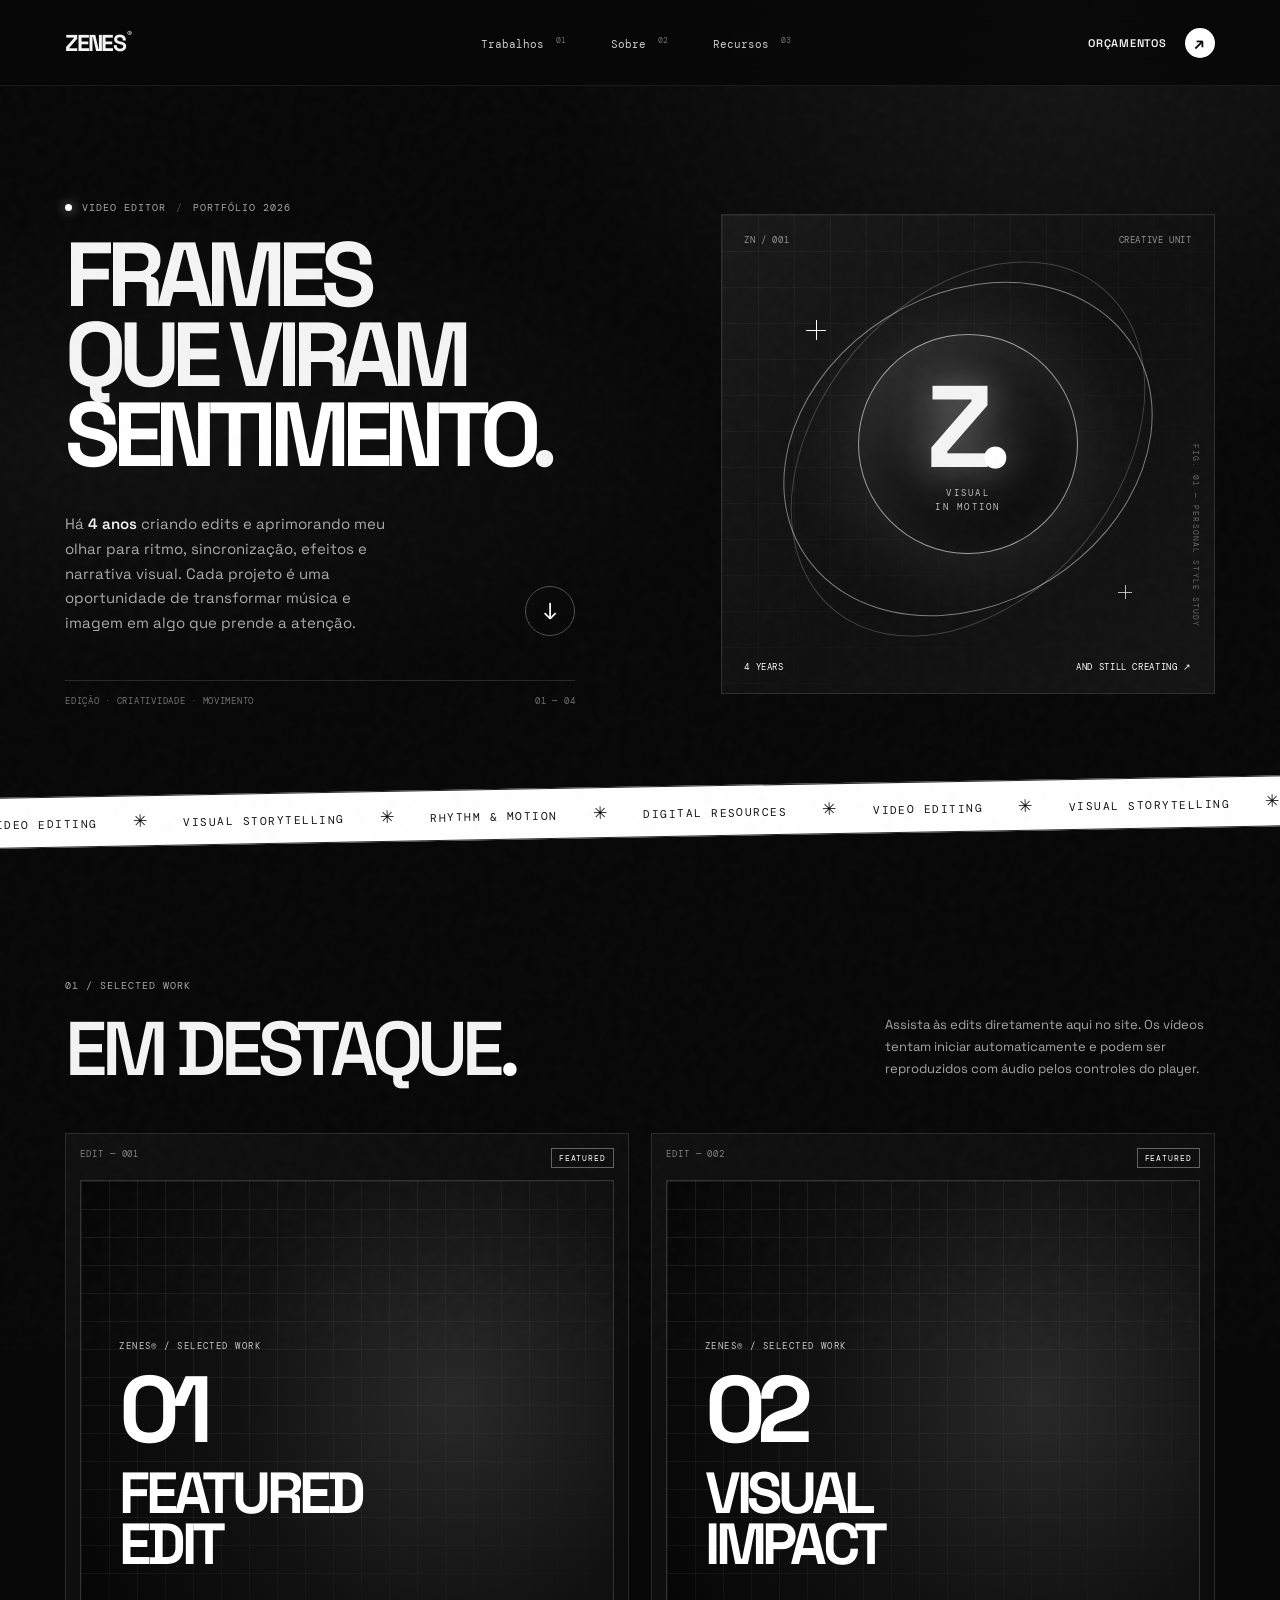
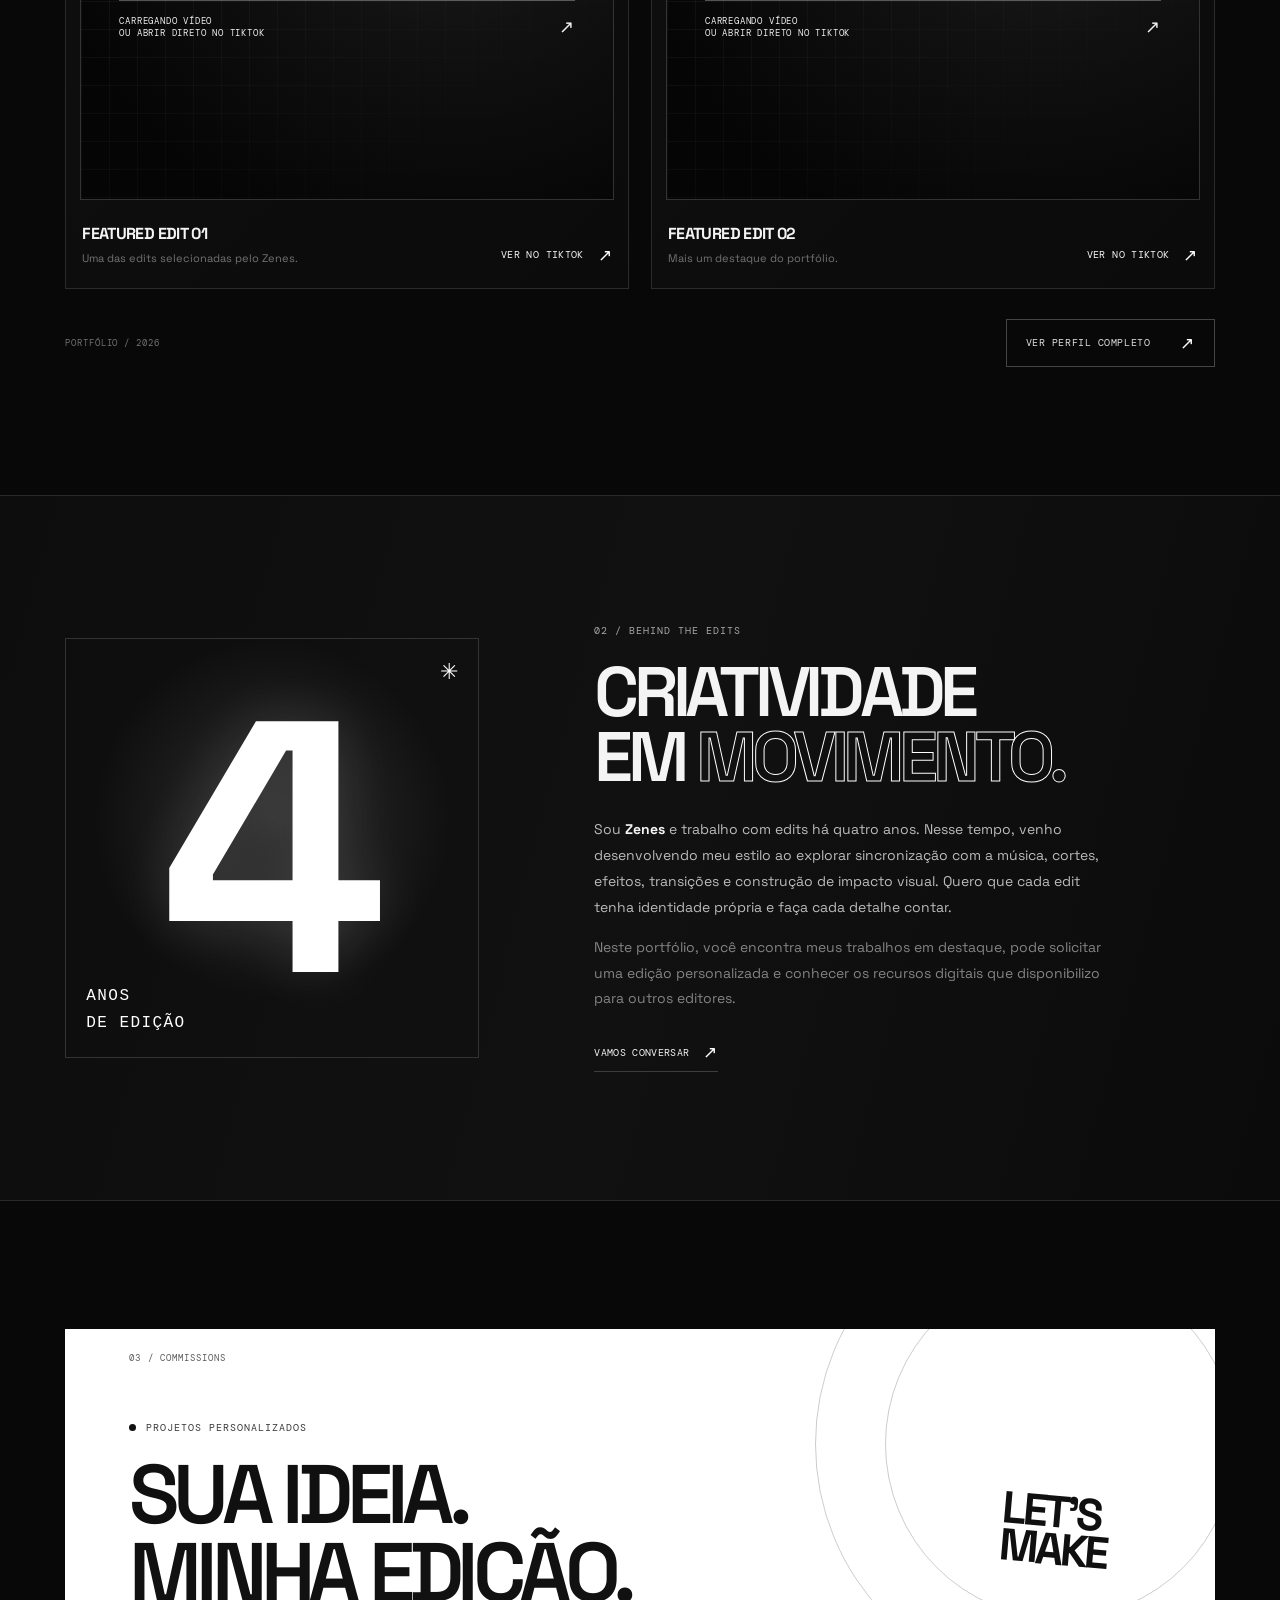
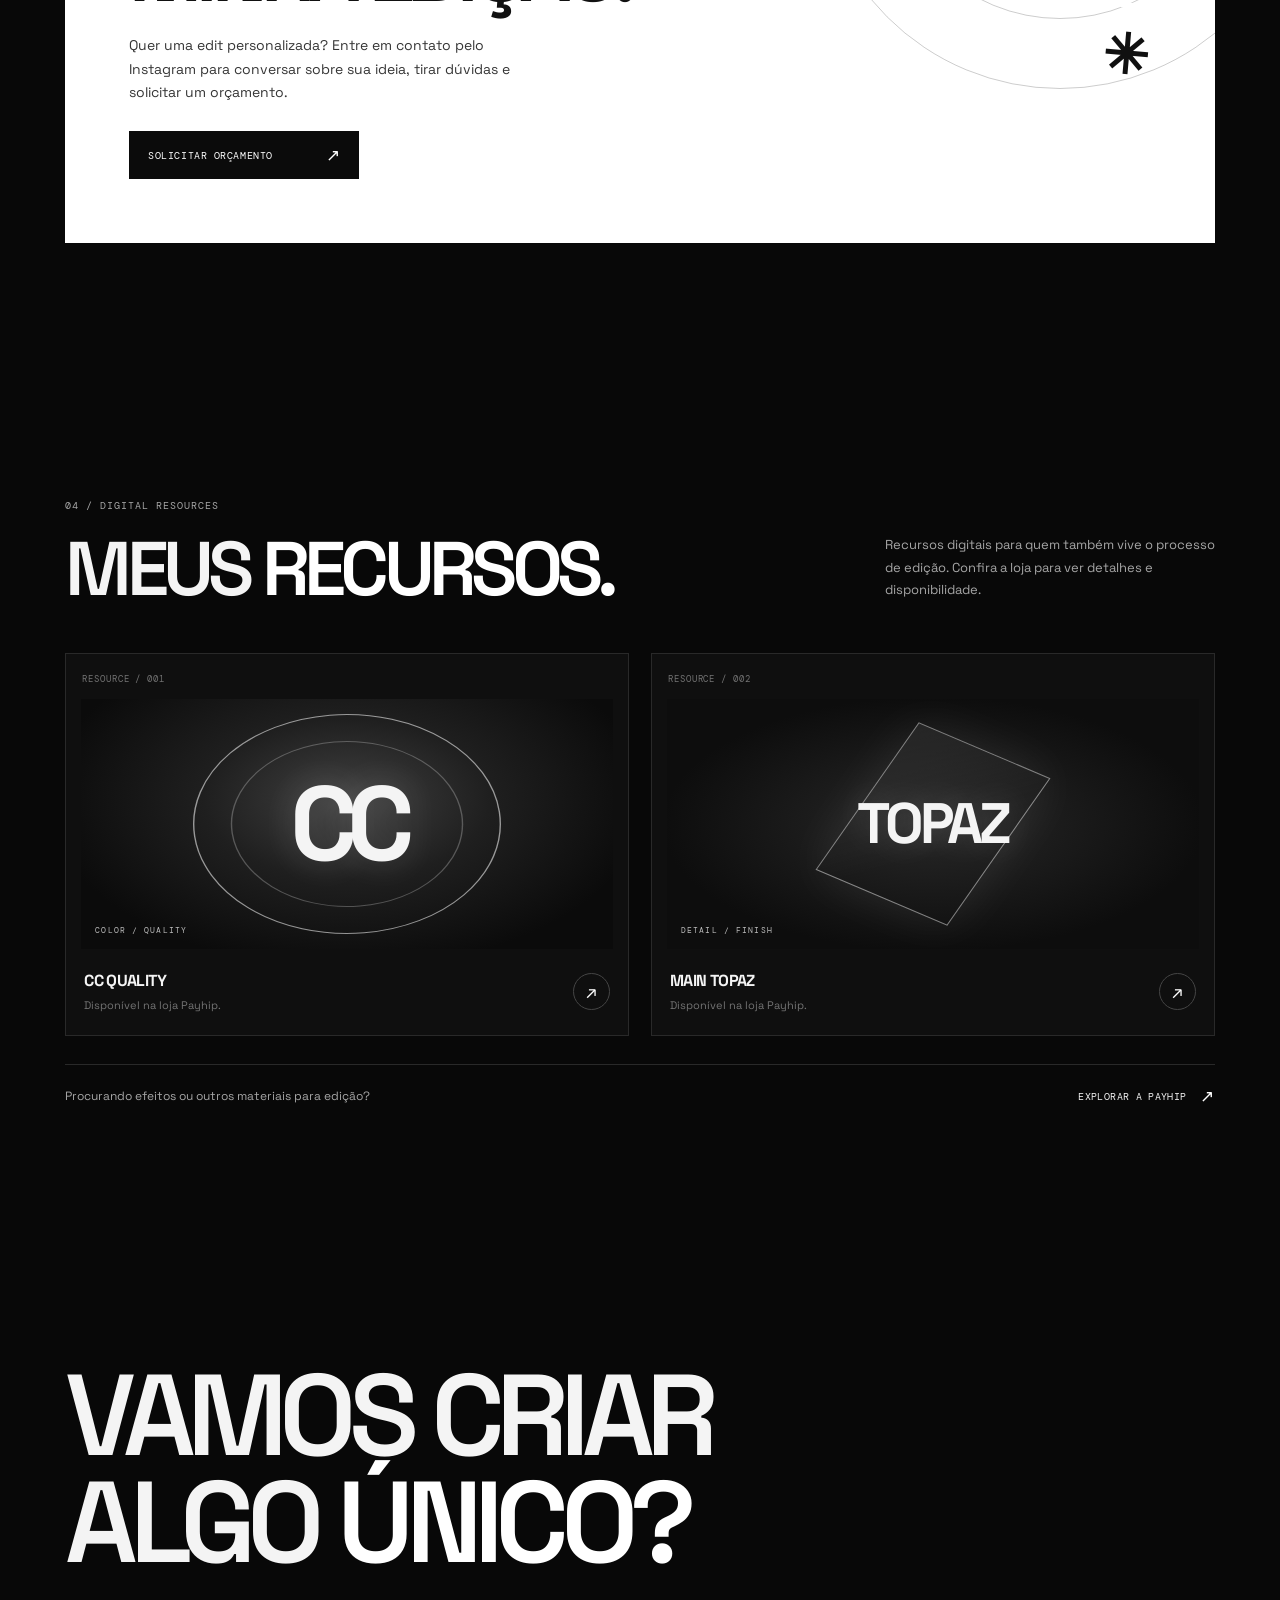
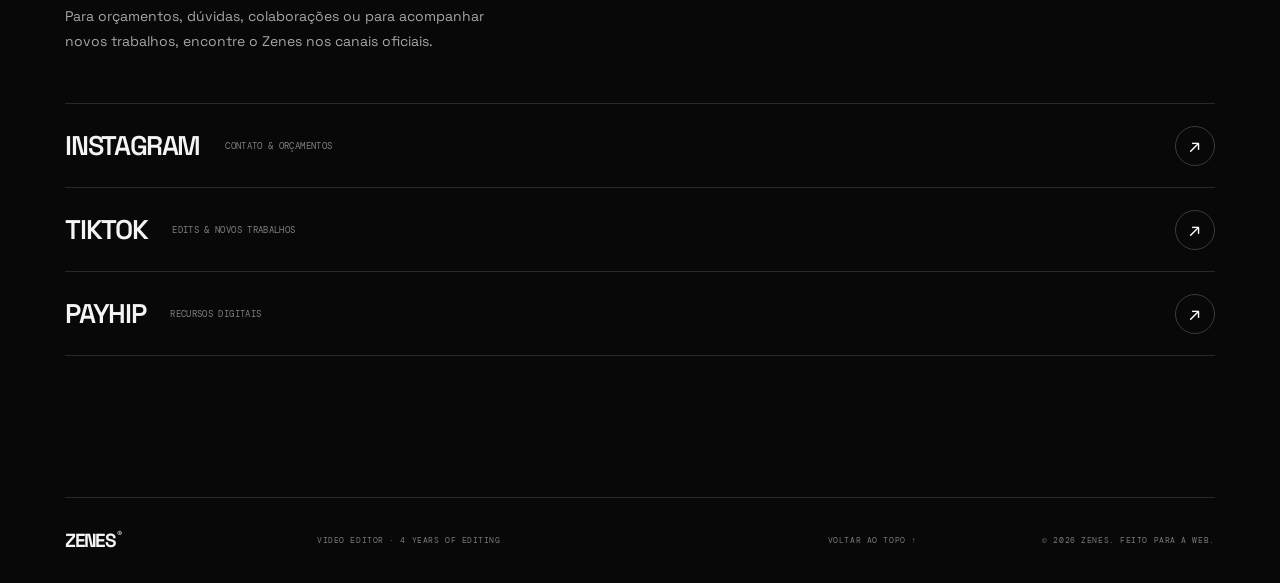
==== commit 3c13866b: "Add files via upload" ====
--- a/index.html
+++ b/index.html
@@ -3,7 +3,7 @@
 <head>
   <meta charset="utf-8">
   <meta name="viewport" content="width=device-width, initial-scale=1">
-  <meta name="theme-color" content="#080908">
+  <meta name="theme-color" content="#080808">
   <meta name="description" content="Portfólio de Zenes — video editor. Conheça as edits, entre em contato para orçamentos e explore recursos digitais para edição.">
   <meta property="og:title" content="ZENES® — Video Editor">
   <meta property="og:description" content="Quatro anos de edição. Uma visão criativa em constante evolução. Explore as edits e recursos de Zenes.">
@@ -36,7 +36,7 @@
         <p class="eyebrow"><span class="live-dot"></span> VIDEO EDITOR <span class="eyebrow-divider">/</span> PORTFÓLIO 2026</p>
         <h1 id="hero-title">FRAMES<br>QUE VIRAM<br><span class="accent-word">SENTIMENTO<span class="period">.</span></span></h1>
         <div class="hero-bottom">
-          <p class="hero-description">Há <strong>4 anos</strong> explorando ritmo, imagem e música para criar edits com identidade própria.</p>
+          <p class="hero-description">Há <strong>4 anos</strong> criando edits e aprimorando meu olhar para ritmo, sincronização, efeitos e narrativa visual. Cada projeto é uma oportunidade de transformar música e imagem em algo que prende a atenção.</p>
           <a class="round-link" href="#work" aria-label="Ver trabalhos em destaque"><span>↓</span></a>
         </div>
         <div class="hero-meta"><span>EDIÇÃO · CRIATIVIDADE · MOVIMENTO</span><span>01 — 04</span></div>
@@ -60,30 +60,34 @@
 
     <section id="work" class="work-section section-shell section-pad" aria-labelledby="work-title">
       <div class="section-heading">
-        <div><p class="eyebrow">01 / SELECTED WORK</p><h2 id="work-title">EM DESTAQUE<span class="lime">.</span></h2></div>
-        <p class="section-intro">Duas edits escolhidas para apresentar o estilo e o trabalho do Zenes. Dê o play ou abra direto no TikTok.</p>
+        <div><p class="eyebrow">01 / SELECTED WORK</p><h2 id="work-title">EM DESTAQUE<span class="accent">.</span></h2></div>
+        <p class="section-intro">Assista às edits diretamente aqui no site. Os vídeos tentam iniciar automaticamente e podem ser reproduzidos com áudio pelos controles do player.</p>
       </div>
       <div class="work-grid">
         <article class="work-card">
           <div class="work-card-top"><span>EDIT — 001</span><span class="work-tag">FEATURED</span></div>
-          <a class="video-frame video-preview preview-one" href="https://vt.tiktok.com/ZSghukXy1/" target="_blank" rel="noopener noreferrer" aria-label="Abrir a edit em destaque 01 no TikTok">
-            <span class="preview-grid" aria-hidden="true"></span><span class="preview-orbit" aria-hidden="true"></span>
-            <span class="preview-top"><span>ZENES® / SELECTED WORK</span><span>001</span></span>
-            <span class="preview-center"><span class="preview-index">01</span><span class="preview-title">FEATURED<br><b>EDIT</b></span><span class="preview-rule"></span><span class="preview-caption">A CREATIVE STUDY IN MOTION</span></span>
-            <span class="preview-play" aria-hidden="true">↗</span>
-            <span class="preview-bottom"><span>OPEN IN TIKTOK</span><span>WATCH EDIT ↗</span></span>
-          </a>
+          <div class="video-frame video-embed-wrap" data-video-frame>
+            <iframe class="tiktok-player" title="Zenes — edit em destaque 01" src="https://www.tiktok.com/player/v1/7696040054887615764?autoplay=1&amp;loop=1&amp;controls=1&amp;progress_bar=1&amp;play_button=1&amp;volume_control=1&amp;fullscreen_button=1&amp;music_info=0&amp;description=0&amp;rel=0" allow="autoplay; encrypted-media; fullscreen; picture-in-picture; web-share" referrerpolicy="strict-origin-when-cross-origin" loading="lazy"></iframe>
+            <a class="embed-placeholder" href="https://vt.tiktok.com/ZSghukXy1/" target="_blank" rel="noopener noreferrer" aria-label="Abrir edit 01 diretamente no TikTok caso o player não carregue">
+              <span class="embed-kicker">ZENES® / SELECTED WORK</span>
+              <span class="embed-number">01</span>
+              <span class="embed-title">FEATURED<br>EDIT</span>
+              <span class="embed-cta"><span>CARREGANDO VÍDEO<br>OU ABRIR DIRETO NO TIKTOK</span><b>↗</b></span>
+            </a>
+          </div>
           <div class="work-card-bottom"><div><h3>FEATURED EDIT 01</h3><p>Uma das edits selecionadas pelo Zenes.</p></div><a class="text-link" href="https://vt.tiktok.com/ZSghukXy1/" target="_blank" rel="noopener noreferrer">VER NO TIKTOK <span>↗</span></a></div>
         </article>
         <article class="work-card">
           <div class="work-card-top"><span>EDIT — 002</span><span class="work-tag">FEATURED</span></div>
-          <a class="video-frame video-preview preview-two" href="https://vt.tiktok.com/ZSghu5Uq8/" target="_blank" rel="noopener noreferrer" aria-label="Abrir a edit em destaque 02 no TikTok">
-            <span class="preview-grid" aria-hidden="true"></span><span class="preview-orbit" aria-hidden="true"></span>
-            <span class="preview-top"><span>ZENES® / SELECTED WORK</span><span>002</span></span>
-            <span class="preview-center"><span class="preview-index">02</span><span class="preview-title">VISUAL<br><b>IMPACT</b></span><span class="preview-rule"></span><span class="preview-caption">RHYTHM · DETAIL · ENERGY</span></span>
-            <span class="preview-play" aria-hidden="true">↗</span>
-            <span class="preview-bottom"><span>OPEN IN TIKTOK</span><span>WATCH EDIT ↗</span></span>
-          </a>
+          <div class="video-frame video-embed-wrap" data-video-frame>
+            <iframe class="tiktok-player" title="Zenes — edit em destaque 02" src="https://www.tiktok.com/player/v1/7695890179730459924?autoplay=1&amp;loop=1&amp;controls=1&amp;progress_bar=1&amp;play_button=1&amp;volume_control=1&amp;fullscreen_button=1&amp;music_info=0&amp;description=0&amp;rel=0" allow="autoplay; encrypted-media; fullscreen; picture-in-picture; web-share" referrerpolicy="strict-origin-when-cross-origin" loading="lazy"></iframe>
+            <a class="embed-placeholder" href="https://vt.tiktok.com/ZSghu5Uq8/" target="_blank" rel="noopener noreferrer" aria-label="Abrir edit 02 diretamente no TikTok caso o player não carregue">
+              <span class="embed-kicker">ZENES® / SELECTED WORK</span>
+              <span class="embed-number">02</span>
+              <span class="embed-title">VISUAL<br>IMPACT</span>
+              <span class="embed-cta"><span>CARREGANDO VÍDEO<br>OU ABRIR DIRETO NO TIKTOK</span><b>↗</b></span>
+            </a>
+          </div>
           <div class="work-card-bottom"><div><h3>FEATURED EDIT 02</h3><p>Mais um destaque do portfólio.</p></div><a class="text-link" href="https://vt.tiktok.com/ZSghu5Uq8/" target="_blank" rel="noopener noreferrer">VER NO TIKTOK <span>↗</span></a></div>
         </article>
       </div>
@@ -92,23 +96,23 @@
 
     <section id="about" class="about-section section-pad" aria-labelledby="about-title">
       <div class="section-shell about-layout">
-        <div class="about-number"><span class="number-four">4</span><span class="number-caption">YEARS<br>OF EDITING</span><span class="number-cross">✳</span></div>
-        <div class="about-copy"><p class="eyebrow">02 / BEHIND THE EDITS</p><h2 id="about-title">CRIATIVIDADE<br>EM <span class="outline-word">MOVIMENTO.</span></h2><p class="about-paragraph">Eu sou <strong>Zenes</strong>, editor de vídeo há quatro anos. Meu processo gira em torno de ritmo, imagem, música e atenção aos detalhes — buscando criar edits com personalidade e uma identidade visual própria.</p><p class="about-paragraph muted-copy">Este espaço reúne alguns dos meus trabalhos e os recursos digitais que disponibilizo para outros editores.</p><a class="text-link large-link" href="https://www.instagram.com/zeneskky/" target="_blank" rel="noopener noreferrer">VAMOS CONVERSAR <span>↗</span></a></div>
+        <div class="about-number"><span class="number-four">4</span><span class="number-caption">ANOS<br>DE EDIÇÃO</span><span class="number-cross">✳</span></div>
+        <div class="about-copy"><p class="eyebrow">02 / BEHIND THE EDITS</p><h2 id="about-title">CRIATIVIDADE<br>EM <span class="outline-word">MOVIMENTO.</span></h2><p class="about-paragraph">Sou <strong>Zenes</strong> e trabalho com edits há quatro anos. Nesse tempo, venho desenvolvendo meu estilo ao explorar sincronização com a música, cortes, efeitos, transições e construção de impacto visual. Quero que cada edit tenha identidade própria e faça cada detalhe contar.</p><p class="about-paragraph muted-copy">Neste portfólio, você encontra meus trabalhos em destaque, pode solicitar uma edição personalizada e conhecer os recursos digitais que disponibilizo para outros editores.</p><a class="text-link large-link" href="https://www.instagram.com/zeneskky/" target="_blank" rel="noopener noreferrer">VAMOS CONVERSAR <span>↗</span></a></div>
       </div>
     </section>
 
     <section class="commissions-section section-shell section-pad" aria-labelledby="commissions-title">
       <div class="commission-panel">
         <div class="panel-index">03 / COMMISSIONS</div>
-        <div class="commission-content"><p class="eyebrow"><span class="live-dot"></span> PROJETOS PERSONALIZADOS</p><h2 id="commissions-title">SUA IDEIA.<br><span class="lime">MINHA EDIÇÃO.</span></h2><p>Quer uma edit personalizada? Entre em contato pelo Instagram para conversar sobre sua ideia, tirar dúvidas e solicitar um orçamento.</p><a class="button button-lime" href="https://www.instagram.com/zeneskky/" target="_blank" rel="noopener noreferrer">SOLICITAR ORÇAMENTO <span>↗</span></a></div>
-        <div class="panel-stamp" aria-hidden="true"><span>LET'S</span><span>MAKE</span><span class="stamp-lime">IT MOVE.</span><span class="stamp-star">✳</span></div>
+        <div class="commission-content"><p class="eyebrow"><span class="live-dot"></span> PROJETOS PERSONALIZADOS</p><h2 id="commissions-title">SUA IDEIA.<br><span class="accent">MINHA EDIÇÃO.</span></h2><p>Quer uma edit personalizada? Entre em contato pelo Instagram para conversar sobre sua ideia, tirar dúvidas e solicitar um orçamento.</p><a class="button button-white" href="https://www.instagram.com/zeneskky/" target="_blank" rel="noopener noreferrer">SOLICITAR ORÇAMENTO <span>↗</span></a></div>
+        <div class="panel-stamp" aria-hidden="true"><span>LET'S</span><span>MAKE</span><span class="stamp-white">IT MOVE.</span><span class="stamp-star">✳</span></div>
         <span class="panel-deco deco-a" aria-hidden="true"></span><span class="panel-deco deco-b" aria-hidden="true"></span>
       </div>
     </section>
 
     <section id="resources" class="resources-section section-shell section-pad" aria-labelledby="resources-title">
       <div class="section-heading">
-        <div><p class="eyebrow">04 / DIGITAL RESOURCES</p><h2 id="resources-title">MEUS <span class="lime">RECURSOS.</span></h2></div>
+        <div><p class="eyebrow">04 / DIGITAL RESOURCES</p><h2 id="resources-title">MEUS <span class="accent">RECURSOS.</span></h2></div>
         <p class="section-intro">Recursos digitais para quem também vive o processo de edição. Confira a loja para ver detalhes e disponibilidade.</p>
       </div>
       <div class="resource-grid">
@@ -119,7 +123,7 @@
     </section>
 
     <section id="contact" class="contact-section section-shell section-pad" aria-labelledby="contact-title">
-      <h2 id="contact-title">VAMOS CRIAR<br>ALGO <span class="lime">ÚNICO?</span></h2>
+      <h2 id="contact-title">VAMOS CRIAR<br>ALGO <span class="accent">ÚNICO?</span></h2>
       <p class="contact-intro">Para orçamentos, dúvidas, colaborações ou para acompanhar novos trabalhos, encontre o Zenes nos canais oficiais.</p>
       <div class="contact-links">
         <a href="https://www.instagram.com/zeneskky/" target="_blank" rel="noopener noreferrer"><span>INSTAGRAM <small>CONTATO & ORÇAMENTOS</small></span><b>↗</b></a>
--- a/styles.css
+++ b/styles.css
@@ -1,3 +1,18 @@
-:root{--bg:#080908;--panel:#101210;--panel-2:#141714;--text:#f2f4ef;--muted:#a0a69d;--muted-2:#6e756b;--line:#2b302a;--lime:#c6ff3d;--lime-dark:#a7e51d;--font-display:'Space Grotesk',Arial,sans-serif;--font-mono:'DM Mono',monospace;--shell:1240px;--pad:clamp(22px,5.1vw,78px)}
-*{box-sizing:border-box}html{scroll-behavior:smooth;scroll-padding-top:90px}body{margin:0;background:var(--bg);color:var(--text);font-family:var(--font-display),sans-serif;overflow-x:hidden}body:before{content:"";position:fixed;inset:0;z-index:-2;pointer-events:none;background:radial-gradient(ellipse at 83% 7%,rgba(198,255,61,.055),transparent 34%),radial-gradient(ellipse at 10% 50%,rgba(70,92,51,.07),transparent 38%),#080908}.grain{position:fixed;inset:-50%;z-index:10;opacity:.045;pointer-events:none;background-image:url("data:image/svg+xml,%3Csvg viewBox='0 0 180 180' xmlns='http://www.w3.org/2000/svg'%3E%3Cfilter id='n'%3E%3CfeTurbulence type='fractalNoise' baseFrequency='.95' numOctaves='3' stitchTiles='stitch'/%3E%3C/filter%3E%3Crect width='100%25' height='100%25' filter='url(%23n)' opacity='.55'/%3E%3C/svg%3E");transform:translateZ(0)}a{color:inherit;text-decoration:none}button,a{-webkit-tap-highlight-color:transparent}a:focus-visible{outline:2px solid var(--lime);outline-offset:5px}::selection{color:#080908;background:var(--lime)}.section-shell{width:min(100% - var(--pad)*2,var(--shell));margin-inline:auto}.section-pad{padding-top:clamp(84px,10vw,150px);padding-bottom:clamp(84px,10vw,150px)}.site-header{height:86px;padding:0 var(--pad);display:flex;align-items:center;justify-content:space-between;border-bottom:1px solid rgba(255,255,255,.075);position:relative;z-index:20;background:rgba(8,9,8,.85);backdrop-filter:blur(16px)}.wordmark{font-size:23px;font-weight:700;letter-spacing:-1.6px}.wordmark span{color:var(--lime);font-size:10px;vertical-align:top;letter-spacing:0;margin-left:2px}.desktop-nav{display:flex;align-items:center;gap:clamp(22px,3.5vw,48px);margin-left:70px}.desktop-nav a{font:11px var(--font-mono);color:#c7cbc3;transition:color .2s}.desktop-nav a:hover,.text-link:hover,.back-top:hover{color:var(--lime)}.desktop-nav sup{font-size:8px;color:var(--muted-2);margin-left:5px}.header-cta{display:flex;align-items:center;gap:18px;padding:12px 0 12px 18px;font-size:11px;font-weight:600;text-transform:uppercase;letter-spacing:.07em}.arrow{display:grid;place-items:center;width:30px;height:30px;color:#090b07;background:var(--lime);border-radius:50%;font-size:17px;transition:transform .2s}.header-cta:hover .arrow{transform:rotate(45deg)}.hero{min-height:650px;padding-top:clamp(72px,9vw,126px);padding-bottom:80px;display:grid;grid-template-columns:1.08fr .92fr;align-items:center;gap:clamp(32px,6vw,86px)}.eyebrow{font:10px var(--font-mono);letter-spacing:.1em;color:var(--muted);margin:0 0 22px;display:flex;align-items:center;gap:10px}.live-dot{width:7px;height:7px;border-radius:50%;display:inline-block;background:var(--lime);box-shadow:0 0 12px rgba(198,255,61,.65)}.eyebrow-divider{color:#4a5046}.hero h1{font-size:clamp(48px,7.1vw,100px);line-height:.88;letter-spacing:-.085em;font-weight:700;margin:0;position:relative;z-index:2}.accent-word{color:var(--lime);white-space:nowrap}.period{color:var(--text)}.hero-bottom{display:flex;align-items:end;justify-content:space-between;gap:24px;margin-top:36px;max-width:510px}.hero-description{max-width:340px;color:#a8ada5;font-size:15px;line-height:1.65;margin:0}.hero-description strong{color:var(--text);font-weight:600}.round-link{flex:0 0 50px;width:50px;height:50px;border:1px solid #50564b;border-radius:50%;display:grid;place-items:center;font-size:23px;color:var(--lime);transition:background .2s,color .2s,transform .2s}.round-link:hover{background:var(--lime);color:#080908;transform:translateY(3px)}.hero-meta{display:flex;justify-content:space-between;max-width:510px;border-top:1px solid var(--line);padding-top:14px;margin-top:44px;color:#687065;font:9px var(--font-mono);letter-spacing:.08em}.hero-art{height:480px;min-width:0;position:relative;overflow:hidden;border:1px solid #2d332a;background:linear-gradient(135deg,#171b14 0%,#0d100c 55%,#151a10 100%);isolation:isolate}.art-grid{position:absolute;inset:0;background-image:linear-gradient(rgba(198,255,61,.08) 1px,transparent 1px),linear-gradient(90deg,rgba(198,255,61,.08) 1px,transparent 1px);background-size:36px 36px;mask-image:linear-gradient(135deg,black,transparent 85%);opacity:.6}.art-orbit{position:absolute;border:1px solid rgba(198,255,61,.45);border-radius:50%;left:50%;top:49%;transform:translate(-50%,-50%) rotate(-32deg)}.orbit-one{width:390px;height:310px}.orbit-two{width:300px;height:420px;transform:translate(-50%,-50%) rotate(40deg);border-color:rgba(198,255,61,.2)}.art-core{position:absolute;left:50%;top:48%;transform:translate(-50%,-50%);height:220px;width:220px;background:radial-gradient(circle at 38% 32%,#354422,#131a0b 46%,#080a06 75%);border:1px solid rgba(198,255,61,.6);box-shadow:0 0 95px rgba(174,242,46,.12),inset 0 0 40px rgba(198,255,61,.1);border-radius:50%;display:flex;align-items:center;justify-content:center;flex-direction:column}.core-z{font-size:116px;line-height:.9;font-weight:700;letter-spacing:-.13em;margin-right:13px;text-shadow:0 0 35px rgba(198,255,61,.28)}.core-z span{color:var(--lime)}.core-caption{font:9px var(--font-mono);letter-spacing:.25em;text-align:center;color:#becba7;line-height:1.5;margin-top:8px}.art-label{position:absolute;left:22px;right:22px;display:flex;justify-content:space-between;color:#929c87;font:9px var(--font-mono);letter-spacing:.07em}.label-top{top:19px}.label-bottom{bottom:20px;color:var(--lime)}.art-side-note{position:absolute;right:13px;top:48%;writing-mode:vertical-rl;color:#65705a;font:8px var(--font-mono);letter-spacing:.14em}.art-cross{position:absolute;width:20px;height:20px}.art-cross:before,.art-cross:after{content:"";position:absolute;background:var(--lime)}.art-cross:before{width:20px;height:1px;top:10px}.art-cross:after{height:20px;width:1px;left:10px}.cross-one{top:22%;left:17%}.cross-two{bottom:19%;right:16%;transform:scale(.7)}.ticker{overflow:hidden;border-block:1px solid var(--line);background:var(--lime);color:#11140c;transform:rotate(-1deg) scale(1.02);margin:0 0 14px;padding:13px 0}.ticker-track{width:max-content;animation:marquee 32s linear infinite}.ticker-track span{font:11px var(--font-mono);letter-spacing:.12em;white-space:nowrap}.ticker b{font-size:17px;margin:0 26px;font-weight:400}@keyframes marquee{to{transform:translateX(-50%)}}.section-heading{display:flex;align-items:end;justify-content:space-between;gap:40px;margin-bottom:48px}.section-heading h2,.about-copy h2,.commission-content h2,.contact-section h2{font-size:clamp(40px,6vw,76px);line-height:.93;letter-spacing:-.075em;margin:0;font-weight:600}.lime{color:var(--lime)}.section-intro{max-width:330px;color:var(--muted);font-size:13px;line-height:1.7;margin:0 0 4px}.work-grid{display:grid;grid-template-columns:repeat(2,minmax(0,1fr));gap:22px}.work-card{padding:14px;border:1px solid #2b3029;background:linear-gradient(135deg,#10120f,#0a0b09);min-width:0}.work-card-top{height:32px;display:flex;justify-content:space-between;align-items:start;color:#81897b;font:9px var(--font-mono);letter-spacing:.1em}.work-tag{color:var(--lime);border:1px solid rgba(198,255,61,.35);padding:4px 7px;font-size:8px}.video-frame{width:100%;aspect-ratio:9/12;max-height:620px;background:radial-gradient(ellipse at center,#1a2114,#070807 72%);position:relative;overflow:hidden;display:flex;justify-content:center;border:1px solid #222820}.video-frame{display:block;color:inherit;text-decoration:none;isolation:isolate;outline-offset:4px}.video-preview{background:radial-gradient(ellipse at 52% 47%,#2e3d19 0,#151b10 31%,#080a07 76%);transition:border-color .25s,filter .25s}.video-preview:hover{border-color:rgba(198,255,61,.75);filter:brightness(1.12)}.preview-grid{position:absolute;inset:0;background-image:linear-gradient(rgba(198,255,61,.10) 1px,transparent 1px),linear-gradient(90deg,rgba(198,255,61,.10) 1px,transparent 1px);background-size:27px 27px;mask-image:linear-gradient(180deg,black,transparent 92%);opacity:.6}.preview-orbit{position:absolute;width:74%;aspect-ratio:1/1;border:1px solid rgba(198,255,61,.42);border-radius:50%;left:50%;top:50%;transform:translate(-50%,-50%) rotate(-25deg) scaleX(.72);box-shadow:0 0 80px rgba(198,255,61,.08),inset 0 0 65px rgba(198,255,61,.04)}.preview-orbit:before,.preview-orbit:after{content:"";position:absolute;inset:11%;border:1px solid rgba(198,255,61,.22);border-radius:50%;transform:rotate(46deg) scaleX(1.28)}.preview-orbit:after{inset:-12%;transform:rotate(-55deg) scaleX(.65);border-color:rgba(198,255,61,.14)}.preview-top,.preview-bottom{position:absolute;left:17px;right:17px;display:flex;justify-content:space-between;gap:10px;color:#b9c6a7;font:8px var(--font-mono);letter-spacing:.12em}.preview-top{top:16px}.preview-bottom{bottom:16px;color:var(--lime);padding-top:13px;border-top:1px solid rgba(198,255,61,.28)}.preview-center{position:absolute;left:10%;top:50%;transform:translateY(-50%);display:flex;flex-direction:column;align-items:flex-start;max-width:82%;text-shadow:0 3px 22px rgba(0,0,0,.45)}.preview-index{font:10px var(--font-mono);letter-spacing:.14em;color:var(--lime);margin-bottom:9px}.preview-title{font-size:clamp(42px,6.1vw,80px);font-weight:700;line-height:.79;letter-spacing:-.09em;color:#f2f4ef}.preview-title b{color:var(--lime);font-weight:700}.preview-rule{width:70px;height:2px;background:var(--lime);margin:20px 0 12px}.preview-caption{font:8px var(--font-mono);letter-spacing:.1em;color:#c1c9b7}.preview-play{position:absolute;right:18px;top:50%;transform:translateY(-50%);display:grid;place-items:center;width:43px;height:43px;border:1px solid rgba(198,255,61,.7);border-radius:50%;background:rgba(8,9,8,.5);color:var(--lime);font-size:22px;transition:background .2s,color .2s,transform .2s}.video-preview:hover .preview-play{background:var(--lime);color:#090b07;transform:translateY(-50%) rotate(45deg)}.preview-two{background:radial-gradient(ellipse at 50% 48%,#364327 0,#131a12 38%,#070907 80%)}.preview-two .preview-orbit{width:90%;transform:translate(-50%,-50%) rotate(18deg) scaleX(.48)}.preview-two .preview-center{left:auto;right:9%;align-items:flex-end;text-align:right}.preview-two .preview-title{font-size:clamp(39px,5.7vw,75px)}.preview-two .preview-rule{align-self:flex-end}.preview-two .preview-play{right:auto;left:18px}.video-preview:focus-visible{outline:2px solid var(--lime);outline-offset:4px}.work-card-bottom{display:flex;align-items:end;justify-content:space-between;gap:18px;padding:23px 2px 8px}.work-card-bottom h3,.resource-info h3{font-size:16px;letter-spacing:-.04em;margin:0 0 7px}.work-card-bottom p,.resource-info p{margin:0;color:var(--muted-2);font-size:11px;line-height:1.4}.text-link{font:10px var(--font-mono);letter-spacing:.035em;display:inline-flex;align-items:center;gap:14px;color:var(--text);white-space:nowrap;transition:color .2s}.text-link span{color:var(--lime);font-size:17px}.work-footer{display:flex;justify-content:space-between;align-items:center;margin-top:30px}.tiny-index{font:9px var(--font-mono);color:#687065;letter-spacing:.1em}.button{display:inline-flex;align-items:center;justify-content:space-between;gap:30px;min-height:48px;padding:0 19px;font:10px var(--font-mono);letter-spacing:.055em;transition:background .2s,color .2s,border-color .2s}.button span{font-size:17px}.button-outline{border:1px solid #444b3f;color:#dce0d8}.button-outline span{color:var(--lime)}.button-outline:hover{border-color:var(--lime);color:var(--lime)}.about-section{border-block:1px solid var(--line);background:linear-gradient(105deg,#0c0e0b,#11150d 50%,#0b0d0a)}.about-layout{display:grid;grid-template-columns:.8fr 1.2fr;align-items:center;gap:clamp(40px,9vw,130px)}.about-number{height:420px;position:relative;display:flex;align-items:center;justify-content:center;border:1px solid #30372a;background:radial-gradient(circle at 50% 43%,rgba(198,255,61,.13),transparent 57%)}.number-four{font-size:clamp(220px,28vw,360px);line-height:.7;font-weight:700;letter-spacing:-.13em;color:var(--lime);padding-right:.12em;text-shadow:0 0 60px rgba(198,255,61,.13)}.number-caption{position:absolute;left:20px;bottom:20px;color:#8d9a7e;font:9px var(--font-mono);line-height:1.6;letter-spacing:.12em}.number-cross{position:absolute;top:18px;right:20px;color:var(--lime);font-size:22px}.about-copy h2{font-size:clamp(42px,5.5vw,70px)}.outline-word{color:transparent;-webkit-text-stroke:1px var(--lime)}.about-paragraph{max-width:520px;color:#b8bdb4;font-size:14px;line-height:1.85;margin:28px 0 0}.about-paragraph strong{color:var(--text)}.muted-copy{margin-top:14px;color:#828a7d}.large-link{margin-top:29px;padding-bottom:8px;border-bottom:1px solid #3b4334}.commission-panel{background:var(--lime);color:#10130a;min-height:440px;position:relative;overflow:hidden;padding:clamp(30px,5vw,66px);display:grid;grid-template-columns:1fr auto;gap:20px;isolation:isolate}.panel-index{position:absolute;top:23px;left:clamp(30px,5vw,66px);font:9px var(--font-mono);letter-spacing:.12em;color:rgba(10,12,8,.65)}.commission-content{position:relative;z-index:1;align-self:center;max-width:650px;padding-top:28px}.commission-content .eyebrow{color:#384526}.commission-content .live-dot{background:#11180b;box-shadow:none}.commission-content h2{font-size:clamp(45px,6.5vw,83px)}.commission-content .lime{color:#11150b}.commission-content p:not(.eyebrow){max-width:410px;font-size:14px;line-height:1.7;color:#334021;margin:23px 0 26px}.button-lime{background:#0b0d08;color:var(--lime);min-width:230px}.button-lime span{color:var(--lime)}.button-lime:hover{background:#252d1c}.panel-stamp{align-self:center;justify-self:end;display:flex;flex-direction:column;font-size:clamp(25px,3.5vw,45px);font-weight:700;line-height:.83;letter-spacing:-.08em;transform:rotate(5deg);position:relative;z-index:1}.stamp-lime{color:#34451e}.stamp-star{font-size:55px;line-height:1;margin-top:16px;align-self:end}.panel-deco{position:absolute;border:1px solid rgba(10,15,6,.2);border-radius:50%;z-index:-1}.deco-a{width:490px;height:490px;right:-90px;top:-130px}.deco-b{width:350px;height:350px;right:-20px;top:-60px}.resource-grid{display:grid;grid-template-columns:repeat(2,minmax(0,1fr));gap:22px}.resource-card{display:block;border:1px solid var(--line);background:#0d0f0c;padding:15px;transition:border-color .25s,transform .25s}.resource-card:hover{border-color:rgba(198,255,61,.65);transform:translateY(-4px)}.resource-index{font:9px var(--font-mono);letter-spacing:.1em;color:#737c6b;padding:4px 1px 14px}.resource-art{height:250px;position:relative;overflow:hidden;display:flex;align-items:center;justify-content:center;background:#141a0c}.art-quality{background:radial-gradient(ellipse at 50% 40%,#404f28 0,#1a2311 38%,#0b0d09 80%)}.resource-symbol{font-size:clamp(58px,9vw,105px);font-weight:700;letter-spacing:-.1em;color:#e4f4cc;text-shadow:0 0 35px rgba(198,255,61,.16);position:relative;z-index:1}.resource-ring{position:absolute;border:1px solid rgba(198,255,61,.55);width:220px;height:220px;border-radius:50%;transform:scaleX(1.4) rotate(-28deg)}.resource-ring:after{content:"";position:absolute;inset:26px;border:1px solid rgba(198,255,61,.25);border-radius:50%}.resource-art-note{position:absolute;bottom:14px;left:14px;color:#bac7a9;font:8px var(--font-mono);letter-spacing:.14em}.art-topaz{background:radial-gradient(ellipse at 50% 50%,#26351a,#0c0f09 72%)}.resource-symbol{z-index:2}.art-topaz .resource-symbol{font-size:clamp(34px,5vw,57px);letter-spacing:-.07em}.topaz-shape{position:absolute;width:140px;height:180px;border:1px solid rgba(198,255,61,.45);transform:rotate(35deg) skewY(-12deg);background:linear-gradient(135deg,rgba(198,255,61,.08),transparent 65%);box-shadow:0 0 50px rgba(198,255,61,.08)}.resource-info{display:flex;justify-content:space-between;align-items:center;padding:21px 3px 7px}.resource-arrow{display:grid;place-items:center;width:37px;height:37px;border:1px solid #454c3e;border-radius:50%;color:var(--lime);font-size:18px;transition:background .2s,color .2s}.resource-card:hover .resource-arrow{background:var(--lime);color:#0a0c08}.resources-bottom{display:flex;justify-content:space-between;gap:25px;align-items:center;margin-top:28px;padding-top:20px;border-top:1px solid var(--line)}.resources-bottom p{color:var(--muted);font-size:12px;margin:0}.contact-section{padding-bottom:clamp(90px,11vw,160px)}.contact-section h2{font-size:clamp(54px,9vw,115px);margin-bottom:27px}.contact-intro{max-width:430px;color:var(--muted);font-size:14px;line-height:1.75;margin:0 0 50px}.contact-links{border-top:1px solid var(--line)}.contact-links a{min-height:84px;border-bottom:1px solid var(--line);display:flex;align-items:center;justify-content:space-between;gap:20px;transition:padding .2s,color .2s}.contact-links a:hover{padding-inline:12px;color:var(--lime)}.contact-links a>span{font-size:clamp(18px,2.4vw,27px);font-weight:600;letter-spacing:-.05em;display:flex;align-items:center;gap:25px}.contact-links small{font:9px var(--font-mono);letter-spacing:.04em;color:#7c8476}.contact-links b{width:40px;height:40px;display:grid;place-items:center;border:1px solid #3b4335;border-radius:50%;font-weight:400;color:var(--lime);font-size:19px}.site-footer{min-height:86px;border-top:1px solid var(--line);display:grid;grid-template-columns:1fr 1.5fr 1fr 1.2fr;align-items:center;gap:20px}.footer-mark{font-size:19px}.site-footer>span,.back-top{font:8px var(--font-mono);letter-spacing:.07em;color:#777f70}.back-top{text-align:right}.copyright{text-align:right}.site-footer .back-top:hover{color:var(--lime)}
-@media(min-width:1440px){.hero{min-height:750px}.hero-art{height:530px}.video-frame{aspect-ratio:9/11}}@media(max-width:900px){.hero{grid-template-columns:1fr .83fr;gap:30px;min-height:570px;padding-top:76px}.hero h1{font-size:clamp(47px,7.4vw,72px)}.hero-art{height:390px}.art-core{height:175px;width:175px}.core-z{font-size:94px}.orbit-one{width:300px;height:245px}.orbit-two{width:240px;height:340px}.hero-description{font-size:13px}.about-layout{gap:42px}.about-number{height:360px}.number-four{font-size:260px}.section-intro{max-width:280px}.panel-stamp{font-size:32px}.site-footer{grid-template-columns:1fr 1.5fr 1fr}.copyright{grid-column:3;grid-row:2;padding-bottom:18px}.site-footer{padding-top:19px;padding-bottom:19px}.site-footer>.back-top{grid-column:3;grid-row:1}}@media(max-width:650px){:root{--pad:22px}.site-header{height:72px}.wordmark{font-size:21px}.desktop-nav{display:none}.header-cta{font-size:10px;gap:10px;padding-left:0}.header-cta .arrow{width:28px;height:28px}.hero{display:flex;flex-direction:column;align-items:stretch;gap:38px;padding-top:64px;padding-bottom:60px;min-height:0}.hero h1{font-size:clamp(51px,13.6vw,84px)}.hero-bottom{margin-top:28px}.hero-description{font-size:13px;max-width:280px}.hero-meta{margin-top:33px;font-size:7px}.hero-art{height:360px}.art-core{width:178px;height:178px}.art-label{left:15px;right:15px;font-size:8px}.ticker{padding:11px 0}.ticker-track span{font-size:10px}.ticker b{margin:0 17px}.section-pad{padding-top:80px;padding-bottom:80px}.section-heading{align-items:start;flex-direction:column;gap:20px;margin-bottom:30px}.section-heading h2,.about-copy h2{font-size:clamp(42px,11vw,60px)}.section-intro{max-width:100%;font-size:12px}.work-grid{grid-template-columns:1fr;gap:18px}.work-card{padding:11px}.video-frame{aspect-ratio:9/12;max-height:600px}.work-card-bottom{padding-top:19px;align-items:start;flex-direction:column;gap:16px}.work-footer{align-items:start;flex-direction:column;gap:18px}.about-layout{grid-template-columns:1fr;gap:38px}.about-number{height:310px}.number-four{font-size:250px}.about-paragraph{font-size:13px}.commission-panel{min-height:500px;grid-template-columns:1fr;padding:40px 25px 28px}.panel-index{left:25px}.commission-content{padding-top:28px;align-self:start}.commission-content h2{font-size:clamp(43px,11vw,66px)}.commission-content p:not(.eyebrow){font-size:13px}.panel-stamp{position:absolute;right:24px;bottom:25px;font-size:25px;opacity:.85}.stamp-star{font-size:34px}.deco-a{width:360px;height:360px;right:-180px;top:140px}.deco-b{width:260px;height:260px;right:-130px;top:180px}.resource-grid{grid-template-columns:1fr;gap:17px}.resource-art{height:235px}.resource-symbol{font-size:90px}.art-topaz .resource-symbol{font-size:52px}.resources-bottom{align-items:start;flex-direction:column;gap:17px}.contact-section h2{font-size:clamp(51px,12vw,80px)}.contact-intro{font-size:13px;margin-bottom:34px}.contact-links a{min-height:76px}.contact-links a>span{font-size:20px;gap:10px;flex-direction:column;align-items:start}.contact-links small{font-size:8px}.contact-links b{width:34px;height:34px}.site-footer{grid-template-columns:1fr 1fr;gap:15px;padding:22px 0}.site-footer>span:nth-of-type(1){text-align:right}.site-footer>.back-top{grid-column:1;grid-row:2;text-align:left}.copyright{grid-column:2;grid-row:2;text-align:right;padding:0;font-size:7px}}@media(prefers-reduced-motion:reduce){html{scroll-behavior:auto}*,*::before,*::after{animation-duration:.01ms!important;animation-iteration-count:1!important;transition-duration:.01ms!important}}
+:root{--bg:#080808;--panel:#111111;--panel-2:#171717;--text:#f4f4f4;--muted:#a6a6a6;--muted-2:#737373;--line:#292929;--accent:#ffffff;--accent-dark:#dddddd;--font-display:'Space Grotesk',Arial,sans-serif;--font-mono:'DM Mono',monospace;--shell:1240px;--pad:clamp(22px,5.1vw,78px)}
+*{box-sizing:border-box}html{scroll-behavior:smooth;scroll-padding-top:90px}body{margin:0;background:var(--bg);color:var(--text);font-family:var(--font-display),sans-serif;overflow-x:hidden}body:before{content:"";position:fixed;inset:0;z-index:-2;pointer-events:none;background:radial-gradient(ellipse at 83% 7%,rgba(255,255,255,.055),transparent 34%),radial-gradient(ellipse at 10% 50%,rgba(255,255,255,.035),transparent 38%),#080808}.grain{position:fixed;inset:-50%;z-index:10;opacity:.045;pointer-events:none;background-image:url("data:image/svg+xml,%3Csvg viewBox='0 0 180 180' xmlns='http://www.w3.org/2000/svg'%3E%3Cfilter id='n'%3E%3CfeTurbulence type='fractalNoise' baseFrequency='.95' numOctaves='3' stitchTiles='stitch'/%3E%3C/filter%3E%3Crect width='100%25' height='100%25' filter='url(%23n)' opacity='.55'/%3E%3C/svg%3E");transform:translateZ(0)}a{color:inherit;text-decoration:none}button,a{-webkit-tap-highlight-color:transparent}a:focus-visible{outline:2px solid var(--accent);outline-offset:5px}::selection{color:#080808;background:var(--accent)}.section-shell{width:min(100% - var(--pad)*2,var(--shell));margin-inline:auto}.section-pad{padding-top:clamp(84px,10vw,150px);padding-bottom:clamp(84px,10vw,150px)}.site-header{height:86px;padding:0 var(--pad);display:flex;align-items:center;justify-content:space-between;border-bottom:1px solid rgba(255,255,255,.075);position:relative;z-index:20;background:rgba(8,8,8,.85);backdrop-filter:blur(16px)}.wordmark{font-size:23px;font-weight:700;letter-spacing:-1.6px}.wordmark span{color:var(--accent);font-size:10px;vertical-align:top;letter-spacing:0;margin-left:2px}.desktop-nav{display:flex;align-items:center;gap:clamp(22px,3.5vw,48px);margin-left:70px}.desktop-nav a{font:11px var(--font-mono);color:#cdcdcd;transition:color .2s}.desktop-nav a:hover,.text-link:hover,.back-top:hover{color:var(--accent)}.desktop-nav sup{font-size:8px;color:var(--muted-2);margin-left:5px}.header-cta{display:flex;align-items:center;gap:18px;padding:12px 0 12px 18px;font-size:11px;font-weight:600;text-transform:uppercase;letter-spacing:.07em}.arrow{display:grid;place-items:center;width:30px;height:30px;color:#090909;background:var(--accent);border-radius:50%;font-size:17px;transition:transform .2s}.header-cta:hover .arrow{transform:rotate(45deg)}.hero{min-height:650px;padding-top:clamp(72px,9vw,126px);padding-bottom:80px;display:grid;grid-template-columns:1.08fr .92fr;align-items:center;gap:clamp(32px,6vw,86px)}.eyebrow{font:10px var(--font-mono);letter-spacing:.1em;color:var(--muted);margin:0 0 22px;display:flex;align-items:center;gap:10px}.live-dot{width:7px;height:7px;border-radius:50%;display:inline-block;background:var(--accent);box-shadow:0 0 12px rgba(255,255,255,.65)}.eyebrow-divider{color:#505050}.hero h1{font-size:clamp(48px,7.1vw,100px);line-height:.88;letter-spacing:-.085em;font-weight:700;margin:0;position:relative;z-index:2}.accent-word{color:var(--accent);white-space:nowrap}.period{color:var(--text)}.hero-bottom{display:flex;align-items:end;justify-content:space-between;gap:24px;margin-top:36px;max-width:510px}.hero-description{max-width:340px;color:#aaaaaa;font-size:15px;line-height:1.65;margin:0}.hero-description strong{color:var(--text);font-weight:600}.round-link{flex:0 0 50px;width:50px;height:50px;border:1px solid #515151;border-radius:50%;display:grid;place-items:center;font-size:23px;color:var(--accent);transition:background .2s,color .2s,transform .2s}.round-link:hover{background:var(--accent);color:#080808;transform:translateY(3px)}.hero-meta{display:flex;justify-content:space-between;max-width:510px;border-top:1px solid var(--line);padding-top:14px;margin-top:44px;color:#717171;font:9px var(--font-mono);letter-spacing:.08em}.hero-art{height:480px;min-width:0;position:relative;overflow:hidden;border:1px solid #2e2e2e;background:linear-gradient(135deg,#191919 0%,#101010 55%,#151515 100%);isolation:isolate}.art-grid{position:absolute;inset:0;background-image:linear-gradient(rgba(255,255,255,.08) 1px,transparent 1px),linear-gradient(90deg,rgba(255,255,255,.08) 1px,transparent 1px);background-size:36px 36px;mask-image:linear-gradient(135deg,black,transparent 85%);opacity:.6}.art-orbit{position:absolute;border:1px solid rgba(255,255,255,.45);border-radius:50%;left:50%;top:49%;transform:translate(-50%,-50%) rotate(-32deg)}.orbit-one{width:390px;height:310px}.orbit-two{width:300px;height:420px;transform:translate(-50%,-50%) rotate(40deg);border-color:rgba(255,255,255,.2)}.art-core{position:absolute;left:50%;top:48%;transform:translate(-50%,-50%);height:220px;width:220px;background:radial-gradient(circle at 38% 32%,#343434,#171717 46%,#080808 75%);border:1px solid rgba(255,255,255,.6);box-shadow:0 0 95px rgba(255,255,255,.12),inset 0 0 40px rgba(255,255,255,.1);border-radius:50%;display:flex;align-items:center;justify-content:center;flex-direction:column}.core-z{font-size:116px;line-height:.9;font-weight:700;letter-spacing:-.13em;margin-right:13px;text-shadow:0 0 35px rgba(255,255,255,.28)}.core-z span{color:var(--accent)}.core-caption{font:9px var(--font-mono);letter-spacing:.25em;text-align:center;color:#bfbfbf;line-height:1.5;margin-top:8px}.art-label{position:absolute;left:22px;right:22px;display:flex;justify-content:space-between;color:#929292;font:9px var(--font-mono);letter-spacing:.07em}.label-top{top:19px}.label-bottom{bottom:20px;color:var(--accent)}.art-side-note{position:absolute;right:13px;top:48%;writing-mode:vertical-rl;color:#666666;font:8px var(--font-mono);letter-spacing:.14em}.art-cross{position:absolute;width:20px;height:20px}.art-cross:before,.art-cross:after{content:"";position:absolute;background:var(--accent)}.art-cross:before{width:20px;height:1px;top:10px}.art-cross:after{height:20px;width:1px;left:10px}.cross-one{top:22%;left:17%}.cross-two{bottom:19%;right:16%;transform:scale(.7)}.ticker{overflow:hidden;border-block:1px solid var(--line);background:var(--accent);color:#111111;transform:rotate(-1deg) scale(1.02);margin:0 0 14px;padding:13px 0}.ticker-track{width:max-content;animation:marquee 32s linear infinite}.ticker-track span{font:11px var(--font-mono);letter-spacing:.12em;white-space:nowrap}.ticker b{font-size:17px;margin:0 26px;font-weight:400}@keyframes marquee{to{transform:translateX(-50%)}}.section-heading{display:flex;align-items:end;justify-content:space-between;gap:40px;margin-bottom:48px}.section-heading h2,.about-copy h2,.commission-content h2,.contact-section h2{font-size:clamp(40px,6vw,76px);line-height:.93;letter-spacing:-.075em;margin:0;font-weight:600}.accent{color:var(--accent)}.section-intro{max-width:330px;color:var(--muted);font-size:13px;line-height:1.7;margin:0 0 4px}.work-grid{display:grid;grid-template-columns:repeat(2,minmax(0,1fr));gap:22px}.work-card{padding:14px;border:1px solid #2b2b2b;background:linear-gradient(135deg,#101010,#0b0b0b);min-width:0}.work-card-top{height:32px;display:flex;justify-content:space-between;align-items:start;color:#818181;font:9px var(--font-mono);letter-spacing:.1em}.work-tag{color:var(--accent);border:1px solid rgba(255,255,255,.35);padding:4px 7px;font-size:8px}.video-frame{width:100%;aspect-ratio:9/12;max-height:620px;background:radial-gradient(ellipse at center,#1b1b1b,#070707 72%);position:relative;overflow:hidden;display:flex;justify-content:center;border:1px solid #252525}.video-frame{display:block;color:inherit;text-decoration:none;isolation:isolate;outline-offset:4px}
+/* TikTok embeds: inline playback, with a black-and-white fallback if the player is blocked. */
+.video-embed-wrap{position:relative;display:block;aspect-ratio:9/12;max-height:620px;overflow:hidden;border:1px solid #333333;background:#000000;isolation:isolate}
+.video-embed-wrap iframe{position:absolute;inset:0;width:100%;height:100%;display:block;border:0;background:#000000}
+.embed-placeholder{position:absolute;inset:0;z-index:2;display:flex;flex-direction:column;justify-content:center;align-items:flex-start;gap:16px;padding:clamp(22px,4vw,38px);overflow:hidden;color:#ffffff;background:radial-gradient(ellipse at 70% 35%,#292929 0,#111111 42%,#050505 82%);transition:opacity .35s ease,visibility .35s ease}
+.embed-placeholder:before{content:"";position:absolute;inset:0;background-image:linear-gradient(rgba(255,255,255,.075) 1px,transparent 1px),linear-gradient(90deg,rgba(255,255,255,.075) 1px,transparent 1px);background-size:28px 28px;mask-image:linear-gradient(135deg,#000,transparent 90%);pointer-events:none}
+.embed-placeholder>*{position:relative;z-index:1}
+.embed-kicker{font:9px var(--font-mono);letter-spacing:.16em;color:#c8c8c8}
+.embed-number{font:clamp(54px,8vw,94px) var(--font-display);font-weight:700;letter-spacing:-.1em;line-height:.9;color:#ffffff}
+.embed-title{font-size:clamp(30px,5vw,58px);line-height:.88;letter-spacing:-.075em;font-weight:700}
+.embed-cta{display:flex;align-items:center;gap:14px;margin-top:14px;padding-top:14px;border-top:1px solid rgba(255,255,255,.3);width:100%;font:9px var(--font-mono);letter-spacing:.09em;color:#eeeeee}
+.embed-cta b{font-size:18px;font-weight:400;margin-left:auto}
+.video-embed-wrap.is-ready .embed-placeholder{opacity:0;visibility:hidden;pointer-events:none}
+.video-embed-wrap:focus-within{outline:2px solid #ffffff;outline-offset:4px}
+@media(max-width:650px){.embed-placeholder{padding:24px}.embed-number{font-size:70px}.embed-title{font-size:clamp(32px,10vw,48px)}}
+.video-preview{background:radial-gradient(ellipse at 52% 47%,#333333 0,#161616 31%,#080808 76%);transition:border-color .25s,filter .25s}.video-preview:hover{border-color:rgba(255,255,255,.75);filter:brightness(1.12)}.preview-grid{position:absolute;inset:0;background-image:linear-gradient(rgba(255,255,255,.10) 1px,transparent 1px),linear-gradient(90deg,rgba(255,255,255,.10) 1px,transparent 1px);background-size:27px 27px;mask-image:linear-gradient(180deg,black,transparent 92%);opacity:.6}.preview-orbit{position:absolute;width:74%;aspect-ratio:1/1;border:1px solid rgba(255,255,255,.42);border-radius:50%;left:50%;top:50%;transform:translate(-50%,-50%) rotate(-25deg) scaleX(.72);box-shadow:0 0 80px rgba(255,255,255,.08),inset 0 0 65px rgba(255,255,255,.04)}.preview-orbit:before,.preview-orbit:after{content:"";position:absolute;inset:11%;border:1px solid rgba(255,255,255,.22);border-radius:50%;transform:rotate(46deg) scaleX(1.28)}.preview-orbit:after{inset:-12%;transform:rotate(-55deg) scaleX(.65);border-color:rgba(255,255,255,.14)}.preview-top,.preview-bottom{position:absolute;left:17px;right:17px;display:flex;justify-content:space-between;gap:10px;color:#bdbdbd;font:8px var(--font-mono);letter-spacing:.12em}.preview-top{top:16px}.preview-bottom{bottom:16px;color:var(--accent);padding-top:13px;border-top:1px solid rgba(255,255,255,.28)}.preview-center{position:absolute;left:10%;top:50%;transform:translateY(-50%);display:flex;flex-direction:column;align-items:flex-start;max-width:82%;text-shadow:0 3px 22px rgba(0,0,0,.45)}.preview-index{font:10px var(--font-mono);letter-spacing:.14em;color:var(--accent);margin-bottom:9px}.preview-title{font-size:clamp(42px,6.1vw,80px);font-weight:700;line-height:.79;letter-spacing:-.09em;color:#f4f4f4}.preview-title b{color:var(--accent);font-weight:700}.preview-rule{width:70px;height:2px;background:var(--accent);margin:20px 0 12px}.preview-caption{font:8px var(--font-mono);letter-spacing:.1em;color:#c5c5c5}.preview-play{position:absolute;right:18px;top:50%;transform:translateY(-50%);display:grid;place-items:center;width:43px;height:43px;border:1px solid rgba(255,255,255,.7);border-radius:50%;background:rgba(0,0,0,.5);color:var(--accent);font-size:22px;transition:background .2s,color .2s,transform .2s}.video-preview:hover .preview-play{background:var(--accent);color:#090909;transform:translateY(-50%) rotate(45deg)}.preview-two{background:radial-gradient(ellipse at 50% 48%,#3a3a3a 0,#151515 38%,#080808 80%)}.preview-two .preview-orbit{width:90%;transform:translate(-50%,-50%) rotate(18deg) scaleX(.48)}.preview-two .preview-center{left:auto;right:9%;align-items:flex-end;text-align:right}.preview-two .preview-title{font-size:clamp(39px,5.7vw,75px)}.preview-two .preview-rule{align-self:flex-end}.preview-two .preview-play{right:auto;left:18px}.video-preview:focus-visible{outline:2px solid var(--accent);outline-offset:4px}.work-card-bottom{display:flex;align-items:end;justify-content:space-between;gap:18px;padding:23px 2px 8px}.work-card-bottom h3,.resource-info h3{font-size:16px;letter-spacing:-.04em;margin:0 0 7px}.work-card-bottom p,.resource-info p{margin:0;color:var(--muted-2);font-size:11px;line-height:1.4}.text-link{font:10px var(--font-mono);letter-spacing:.035em;display:inline-flex;align-items:center;gap:14px;color:var(--text);white-space:nowrap;transition:color .2s}.text-link span{color:var(--accent);font-size:17px}.work-footer{display:flex;justify-content:space-between;align-items:center;margin-top:30px}.tiny-index{font:9px var(--font-mono);color:#717171;letter-spacing:.1em}.button{display:inline-flex;align-items:center;justify-content:space-between;gap:30px;min-height:48px;padding:0 19px;font:10px var(--font-mono);letter-spacing:.055em;transition:background .2s,color .2s,border-color .2s}.button span{font-size:17px}.button-outline{border:1px solid #444444;color:#dedede}.button-outline span{color:var(--accent)}.button-outline:hover{border-color:var(--accent);color:var(--accent)}.about-section{border-block:1px solid var(--line);background:linear-gradient(105deg,#0d0d0d,#111111 50%,#0b0b0b)}.about-layout{display:grid;grid-template-columns:.8fr 1.2fr;align-items:center;gap:clamp(40px,9vw,130px)}.about-number{height:420px;position:relative;display:flex;align-items:center;justify-content:center;border:1px solid #333333;background:radial-gradient(circle at 50% 43%,rgba(255,255,255,.13),transparent 57%)}.number-four{font-size:clamp(220px,28vw,360px);line-height:.7;font-weight:700;letter-spacing:-.13em;color:var(--accent);padding-right:.12em;text-shadow:0 0 60px rgba(255,255,255,.13)}.number-caption{position:absolute;left:20px;bottom:20px;color:#ffffff;font:500 clamp(12px,1.25vw,16px) var(--font-mono);line-height:1.7;letter-spacing:.09em}.number-cross{position:absolute;top:18px;right:20px;color:var(--accent);font-size:22px}.about-copy h2{font-size:clamp(42px,5.5vw,70px)}.outline-word{color:transparent;-webkit-text-stroke:1px var(--accent)}.about-paragraph{max-width:520px;color:#bbbbbb;font-size:14px;line-height:1.85;margin:28px 0 0}.about-paragraph strong{color:var(--text)}.muted-copy{margin-top:14px;color:#838383}.large-link{margin-top:29px;padding-bottom:8px;border-bottom:1px solid #3d3d3d}.commission-panel{background:var(--accent);color:#101010;min-height:440px;position:relative;overflow:hidden;padding:clamp(30px,5vw,66px);display:grid;grid-template-columns:1fr auto;gap:20px;isolation:isolate}.panel-index{position:absolute;top:23px;left:clamp(30px,5vw,66px);font:9px var(--font-mono);letter-spacing:.12em;color:rgba(0,0,0,.65)}.commission-content{position:relative;z-index:1;align-self:center;max-width:650px;padding-top:28px}.commission-content .eyebrow{color:#3a3a3a}.commission-content .live-dot{background:#111111;box-shadow:none}.commission-content h2{font-size:clamp(45px,6.5vw,83px)}.commission-content .accent{color:#111111}.commission-content p:not(.eyebrow){max-width:410px;font-size:14px;line-height:1.7;color:#363636;margin:23px 0 26px}.button-white{background:#0b0b0b;color:var(--accent);min-width:230px}.button-white span{color:var(--accent)}.button-white:hover{background:#282828}.panel-stamp{align-self:center;justify-self:end;display:flex;flex-direction:column;font-size:clamp(25px,3.5vw,45px);font-weight:700;line-height:.83;letter-spacing:-.08em;transform:rotate(5deg);position:relative;z-index:1}.stamp-white{color:#ffffff}.stamp-star{font-size:55px;line-height:1;margin-top:16px;align-self:end}.panel-deco{position:absolute;border:1px solid rgba(0,0,0,.2);border-radius:50%;z-index:-1}.deco-a{width:490px;height:490px;right:-90px;top:-130px}.deco-b{width:350px;height:350px;right:-20px;top:-60px}.resource-grid{display:grid;grid-template-columns:repeat(2,minmax(0,1fr));gap:22px}.resource-card{display:block;border:1px solid var(--line);background:#0f0f0f;padding:15px;transition:border-color .25s,transform .25s}.resource-card:hover{border-color:rgba(255,255,255,.65);transform:translateY(-4px)}.resource-index{font:9px var(--font-mono);letter-spacing:.1em;color:#737373;padding:4px 1px 14px}.resource-art{height:250px;position:relative;overflow:hidden;display:flex;align-items:center;justify-content:center;background:#151515}.art-quality{background:radial-gradient(ellipse at 50% 40%,#404040 0,#1f1f1f 38%,#0b0b0b 80%)}.resource-symbol{font-size:clamp(58px,9vw,105px);font-weight:700;letter-spacing:-.1em;color:#f4f4f4;text-shadow:0 0 35px rgba(255,255,255,.16);position:relative;z-index:1}.resource-ring{position:absolute;border:1px solid rgba(255,255,255,.55);width:220px;height:220px;border-radius:50%;transform:scaleX(1.4) rotate(-28deg)}.resource-ring:after{content:"";position:absolute;inset:26px;border:1px solid rgba(255,255,255,.25);border-radius:50%}.resource-art-note{position:absolute;bottom:14px;left:14px;color:#bcbcbc;font:8px var(--font-mono);letter-spacing:.14em}.art-topaz{background:radial-gradient(ellipse at 50% 50%,#282828,#0d0d0d 72%)}.resource-symbol{z-index:2}.art-topaz .resource-symbol{font-size:clamp(34px,5vw,57px);letter-spacing:-.07em}.topaz-shape{position:absolute;width:140px;height:180px;border:1px solid rgba(255,255,255,.45);transform:rotate(35deg) skewY(-12deg);background:linear-gradient(135deg,rgba(255,255,255,.08),transparent 65%);box-shadow:0 0 50px rgba(255,255,255,.08)}.resource-info{display:flex;justify-content:space-between;align-items:center;padding:21px 3px 7px}.resource-arrow{display:grid;place-items:center;width:37px;height:37px;border:1px solid #454545;border-radius:50%;color:var(--accent);font-size:18px;transition:background .2s,color .2s}.resource-card:hover .resource-arrow{background:var(--accent);color:#0a0a0a}.resources-bottom{display:flex;justify-content:space-between;gap:25px;align-items:center;margin-top:28px;padding-top:20px;border-top:1px solid var(--line)}.resources-bottom p{color:var(--muted);font-size:12px;margin:0}.contact-section{padding-bottom:clamp(90px,11vw,160px)}.contact-section h2{font-size:clamp(54px,9vw,115px);margin-bottom:27px}.contact-intro{max-width:430px;color:var(--muted);font-size:14px;line-height:1.75;margin:0 0 50px}.contact-links{border-top:1px solid var(--line)}.contact-links a{min-height:84px;border-bottom:1px solid var(--line);display:flex;align-items:center;justify-content:space-between;gap:20px;transition:padding .2s,color .2s}.contact-links a:hover{padding-inline:12px;color:var(--accent)}.contact-links a>span{font-size:clamp(18px,2.4vw,27px);font-weight:600;letter-spacing:-.05em;display:flex;align-items:center;gap:25px}.contact-links small{font:9px var(--font-mono);letter-spacing:.04em;color:#808080}.contact-links b{width:40px;height:40px;display:grid;place-items:center;border:1px solid #3c3c3c;border-radius:50%;font-weight:400;color:var(--accent);font-size:19px}.site-footer{min-height:86px;border-top:1px solid var(--line);display:grid;grid-template-columns:1fr 1.5fr 1fr 1.2fr;align-items:center;gap:20px}.footer-mark{font-size:19px}.site-footer>span,.back-top{font:8px var(--font-mono);letter-spacing:.07em;color:#7a7a7a}.back-top{text-align:right}.copyright{text-align:right}.site-footer .back-top:hover{color:var(--accent)}
+@media(min-width:1440px){.hero{min-height:750px}.hero-art{height:530px}.video-frame{aspect-ratio:9/11}}@media(max-width:900px){.hero{grid-template-columns:1fr .83fr;gap:30px;min-height:570px;padding-top:76px}.hero h1{font-size:clamp(47px,7.4vw,72px)}.hero-art{height:390px}.art-core{height:175px;width:175px}.core-z{font-size:94px}.orbit-one{width:300px;height:245px}.orbit-two{width:240px;height:340px}.hero-description{font-size:13px}.about-layout{gap:42px}.about-number{height:360px}.number-four{font-size:260px}.section-intro{max-width:280px}.panel-stamp{font-size:32px}.site-footer{grid-template-columns:1fr 1.5fr 1fr}.copyright{grid-column:3;grid-row:2;padding-bottom:18px}.site-footer{padding-top:19px;padding-bottom:19px}.site-footer>.back-top{grid-column:3;grid-row:1}}@media(max-width:650px){:root{--pad:22px}.site-header{height:72px}.wordmark{font-size:21px}.desktop-nav{display:none}.header-cta{font-size:10px;gap:10px;padding-left:0}.header-cta .arrow{width:28px;height:28px}.hero{display:flex;flex-direction:column;align-items:stretch;gap:38px;padding-top:64px;padding-bottom:60px;min-height:0}.hero h1{font-size:clamp(51px,13.6vw,84px)}.hero-bottom{margin-top:28px}.hero-description{font-size:15px;max-width:320px}.hero-meta{margin-top:33px;font-size:7px}.hero-art{height:360px}.art-core{width:178px;height:178px}.art-label{left:15px;right:15px;font-size:8px}.ticker{padding:11px 0}.ticker-track span{font-size:10px}.ticker b{margin:0 17px}.section-pad{padding-top:80px;padding-bottom:80px}.section-heading{align-items:start;flex-direction:column;gap:20px;margin-bottom:30px}.section-heading h2,.about-copy h2{font-size:clamp(42px,11vw,60px)}.section-intro{max-width:100%;font-size:12px}.work-grid{grid-template-columns:1fr;gap:18px}.work-card{padding:11px}.video-frame{aspect-ratio:9/12;max-height:600px}.work-card-bottom{padding-top:19px;align-items:start;flex-direction:column;gap:16px}.work-footer{align-items:start;flex-direction:column;gap:18px}.about-layout{grid-template-columns:1fr;gap:38px}.about-number{height:310px}.number-four{font-size:250px}.about-paragraph{font-size:13px}.commission-panel{min-height:500px;grid-template-columns:1fr;padding:40px 25px 28px}.panel-index{left:25px}.commission-content{padding-top:28px;align-self:start}.commission-content h2{font-size:clamp(43px,11vw,66px)}.commission-content p:not(.eyebrow){font-size:13px}.panel-stamp{position:absolute;right:24px;bottom:25px;font-size:25px;opacity:.85}.stamp-star{font-size:34px}.deco-a{width:360px;height:360px;right:-180px;top:140px}.deco-b{width:260px;height:260px;right:-130px;top:180px}.resource-grid{grid-template-columns:1fr;gap:17px}.resource-art{height:235px}.resource-symbol{font-size:90px}.art-topaz .resource-symbol{font-size:52px}.resources-bottom{align-items:start;flex-direction:column;gap:17px}.contact-section h2{font-size:clamp(51px,12vw,80px)}.contact-intro{font-size:13px;margin-bottom:34px}.contact-links a{min-height:76px}.contact-links a>span{font-size:20px;gap:10px;flex-direction:column;align-items:start}.contact-links small{font-size:8px}.contact-links b{width:34px;height:34px}.site-footer{grid-template-columns:1fr 1fr;gap:15px;padding:22px 0}.site-footer>span:nth-of-type(1){text-align:right}.site-footer>.back-top{grid-column:1;grid-row:2;text-align:left}.copyright{grid-column:2;grid-row:2;text-align:right;padding:0;font-size:7px}}@media(prefers-reduced-motion:reduce){html{scroll-behavior:auto}*,*::before,*::after{animation-duration:.01ms!important;animation-iteration-count:1!important;transition-duration:.01ms!important}}
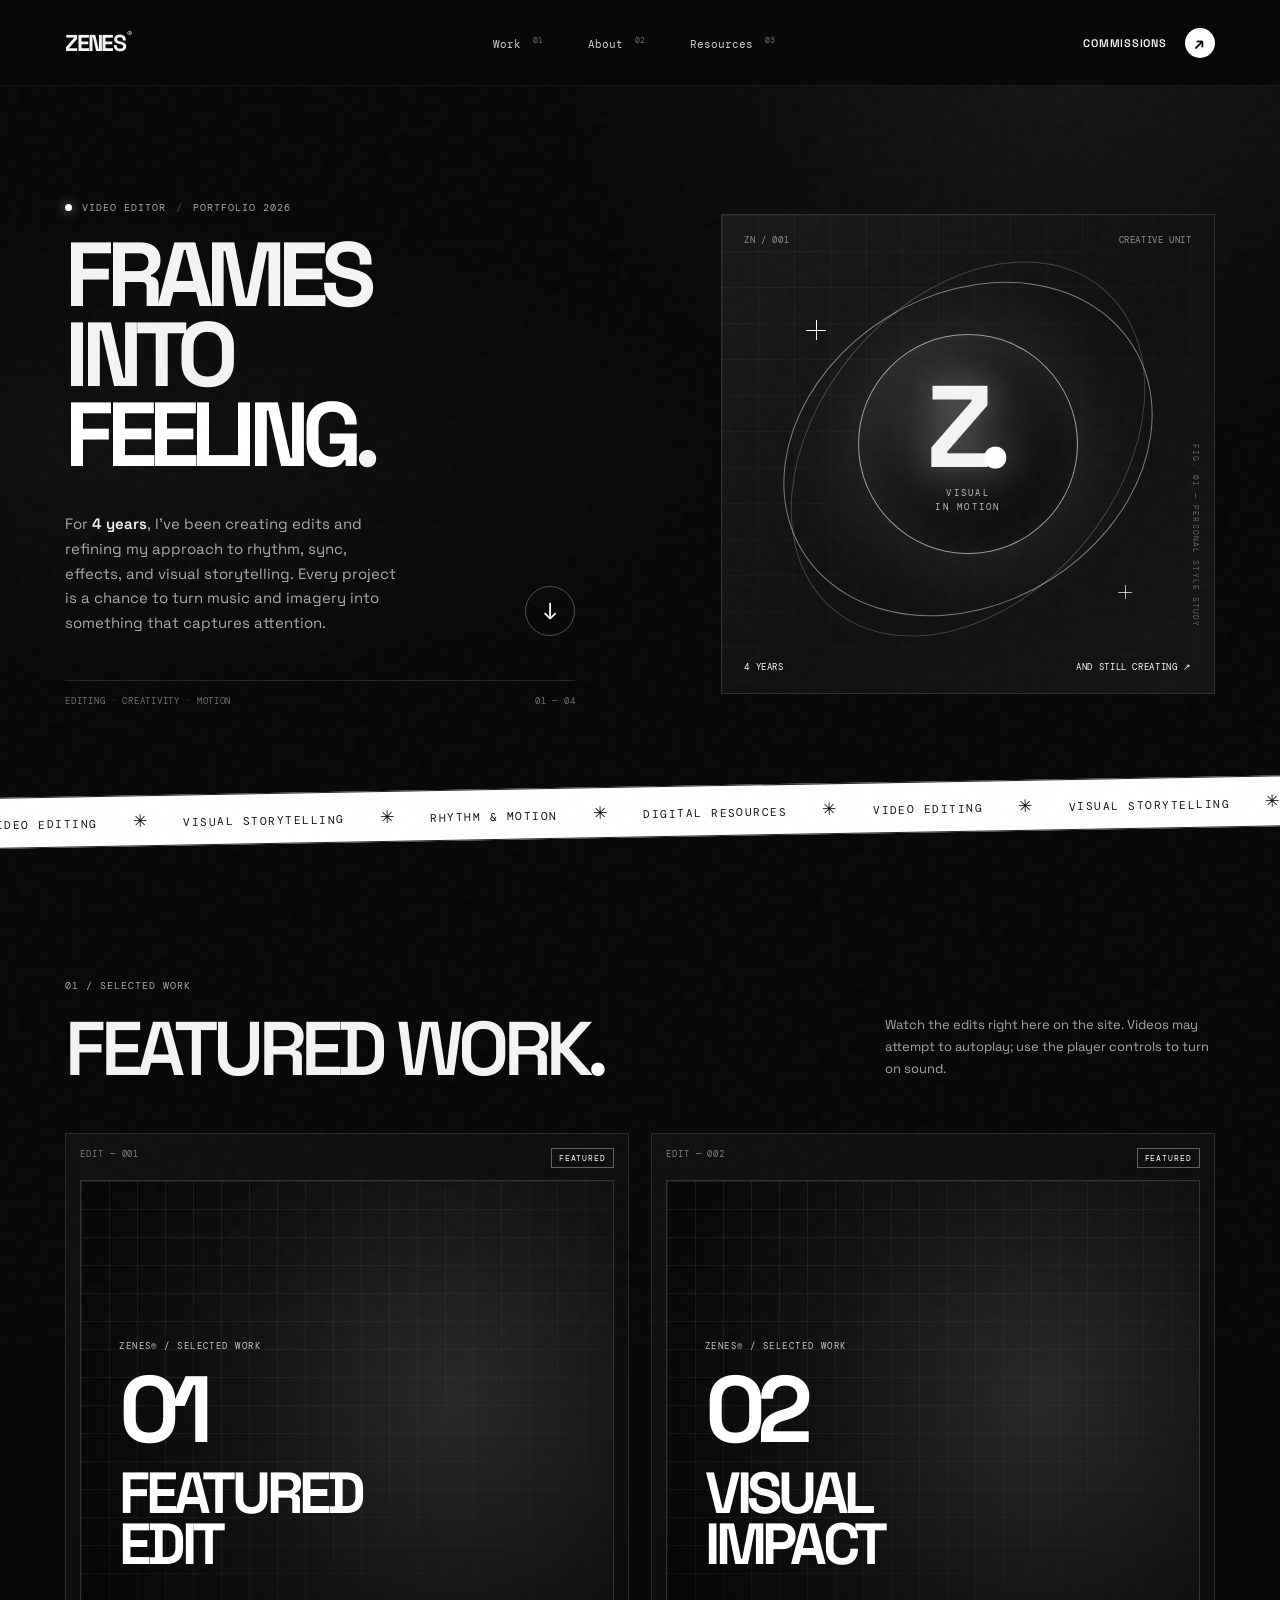
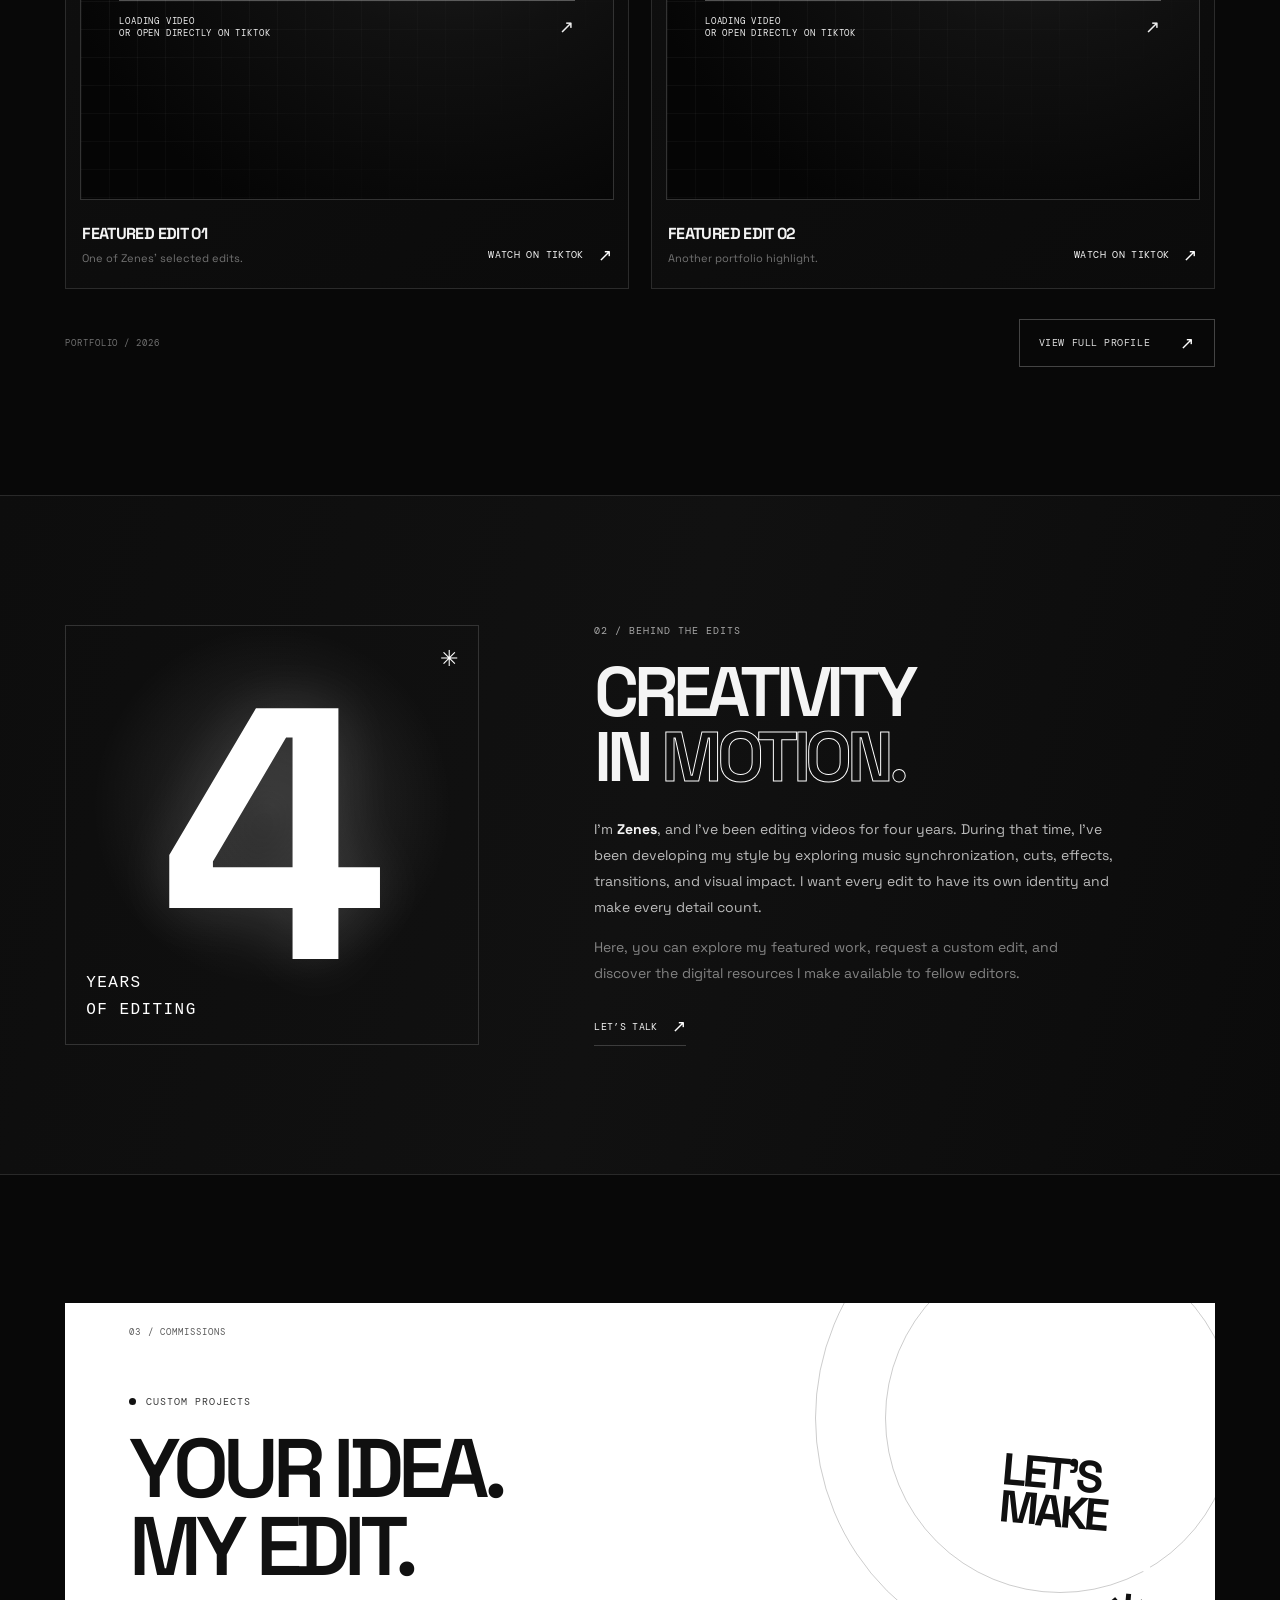
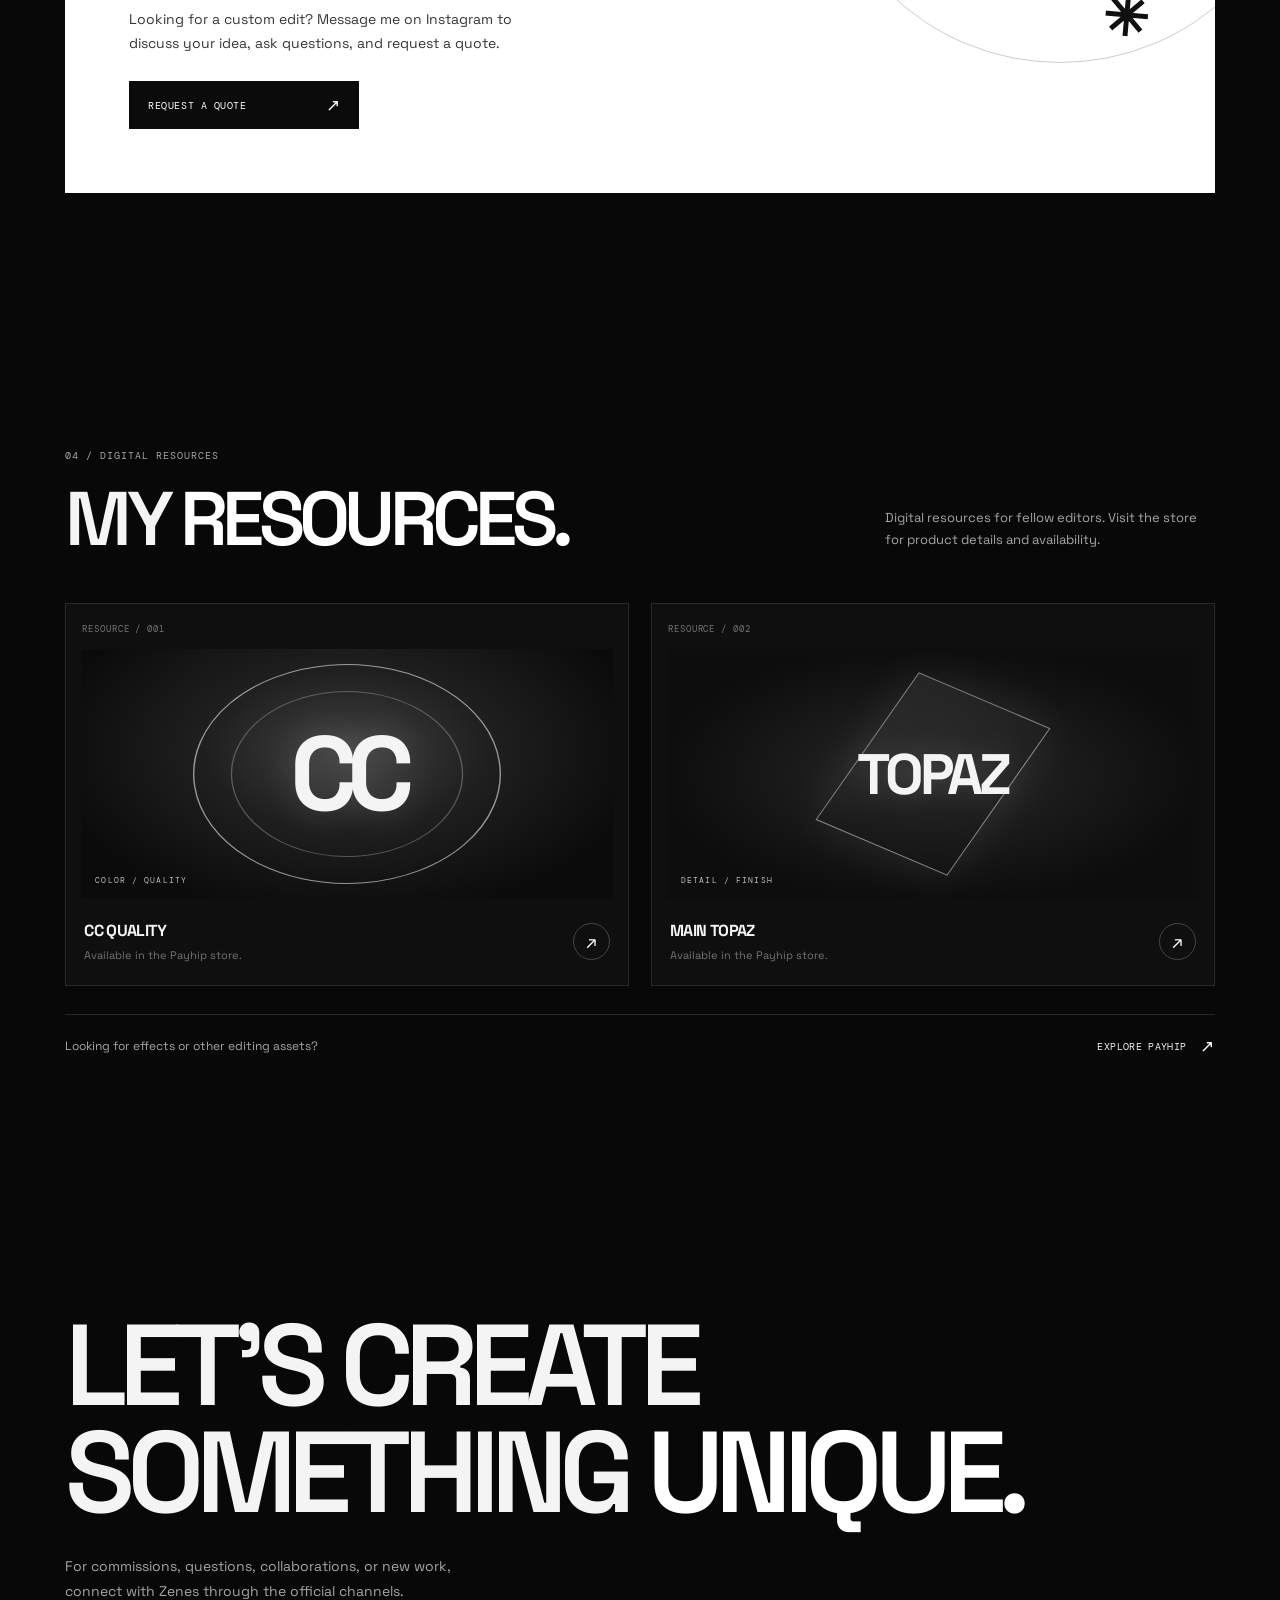
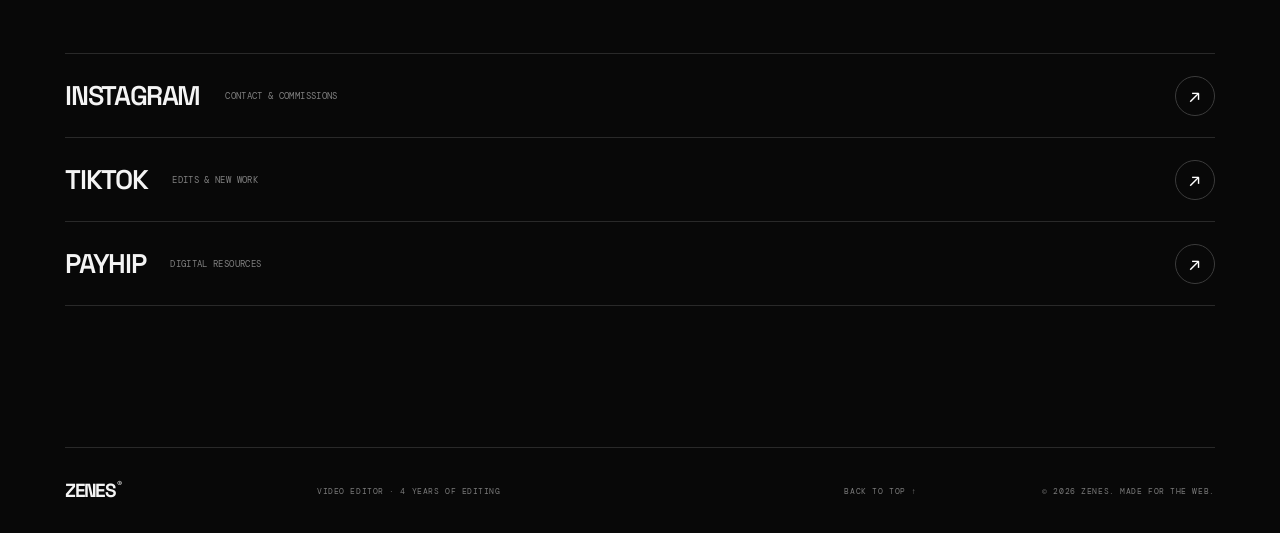
==== commit dfeecb63: "Add files via upload" ====
--- a/index.html
+++ b/index.html
@@ -1,12 +1,12 @@
 <!doctype html>
-<html lang="pt-BR">
+<html lang="en">
 <head>
   <meta charset="utf-8">
   <meta name="viewport" content="width=device-width, initial-scale=1">
   <meta name="theme-color" content="#080808">
-  <meta name="description" content="Portfólio de Zenes — video editor. Conheça as edits, entre em contato para orçamentos e explore recursos digitais para edição.">
+  <meta name="description" content="Zenes’ video editing portfolio. Explore featured edits, request a commission, and discover digital editing resources.">
   <meta property="og:title" content="ZENES® — Video Editor">
-  <meta property="og:description" content="Quatro anos de edição. Uma visão criativa em constante evolução. Explore as edits e recursos de Zenes.">
+  <meta property="og:description" content="Four years of editing. A creative vision that keeps evolving. Explore Zenes’ edits and digital resources.">
   <meta property="og:type" content="website">
   <title>ZENES® — Video Editor & Visual Artist</title>
   <link rel="icon" type="image/svg+xml" href="assets/favicon.svg">
@@ -19,29 +19,29 @@
 <body>
   <div class="grain" aria-hidden="true"></div>
   <header class="site-header">
-    <a class="wordmark" href="#top" aria-label="Zenes, início">ZENES<span>®</span></a>
-    <nav class="desktop-nav" aria-label="Navegação principal">
-      <a href="#work">Trabalhos <sup>01</sup></a>
-      <a href="#about">Sobre <sup>02</sup></a>
-      <a href="#resources">Recursos <sup>03</sup></a>
+    <a class="wordmark" href="#top" aria-label="Zenes, home">ZENES<span>®</span></a>
+    <nav class="desktop-nav" aria-label="Main navigation">
+      <a href="#work">Work <sup>01</sup></a>
+      <a href="#about">About <sup>02</sup></a>
+      <a href="#resources">Resources <sup>03</sup></a>
     </nav>
     <a class="header-cta" href="https://www.instagram.com/zeneskky/" target="_blank" rel="noopener noreferrer">
-      <span>Orçamentos</span><span class="arrow" aria-hidden="true">↗</span>
+      <span>Commissions</span><span class="arrow" aria-hidden="true">↗</span>
     </a>
   </header>
 
   <main id="top">
     <section class="hero section-shell" aria-labelledby="hero-title">
       <div class="hero-copy">
-        <p class="eyebrow"><span class="live-dot"></span> VIDEO EDITOR <span class="eyebrow-divider">/</span> PORTFÓLIO 2026</p>
-        <h1 id="hero-title">FRAMES<br>QUE VIRAM<br><span class="accent-word">SENTIMENTO<span class="period">.</span></span></h1>
+        <p class="eyebrow"><span class="live-dot"></span> VIDEO EDITOR <span class="eyebrow-divider">/</span> PORTFOLIO 2026</p>
+        <h1 id="hero-title">FRAMES<br>INTO<br><span class="accent-word">FEELING<span class="period">.</span></span></h1>
         <div class="hero-bottom">
-          <p class="hero-description">Há <strong>4 anos</strong> criando edits e aprimorando meu olhar para ritmo, sincronização, efeitos e narrativa visual. Cada projeto é uma oportunidade de transformar música e imagem em algo que prende a atenção.</p>
-          <a class="round-link" href="#work" aria-label="Ver trabalhos em destaque"><span>↓</span></a>
+          <p class="hero-description">For <strong>4 years</strong>, I’ve been creating edits and refining my approach to rhythm, sync, effects, and visual storytelling. Every project is a chance to turn music and imagery into something that captures attention.</p>
+          <a class="round-link" href="#work" aria-label="View featured work"><span>↓</span></a>
         </div>
-        <div class="hero-meta"><span>EDIÇÃO · CRIATIVIDADE · MOVIMENTO</span><span>01 — 04</span></div>
+        <div class="hero-meta"><span>EDITING · CREATIVITY · MOTION</span><span>01 — 04</span></div>
       </div>
-      <div class="hero-art" aria-label="Composição gráfica abstrata da marca Zenes">
+      <div class="hero-art" aria-label="Abstract graphic composition for the Zenes brand">
         <div class="art-grid"></div>
         <div class="art-orbit orbit-one"></div><div class="art-orbit orbit-two"></div>
         <div class="art-cross cross-one"></div><div class="art-cross cross-two"></div>
@@ -52,7 +52,7 @@
       </div>
     </section>
 
-    <div class="ticker" aria-label="Áreas de trabalho">
+    <div class="ticker" aria-label="Areas of work">
       <div class="ticker-track" aria-hidden="true">
         <span>VIDEO EDITING <b>✳</b> VISUAL STORYTELLING <b>✳</b> RHYTHM & MOTION <b>✳</b> DIGITAL RESOURCES <b>✳</b> VIDEO EDITING <b>✳</b> VISUAL STORYTELLING <b>✳</b> RHYTHM & MOTION <b>✳</b> DIGITAL RESOURCES <b>✳</b></span>
       </div>
@@ -60,51 +60,51 @@
 
     <section id="work" class="work-section section-shell section-pad" aria-labelledby="work-title">
       <div class="section-heading">
-        <div><p class="eyebrow">01 / SELECTED WORK</p><h2 id="work-title">EM DESTAQUE<span class="accent">.</span></h2></div>
-        <p class="section-intro">Assista às edits diretamente aqui no site. Os vídeos tentam iniciar automaticamente e podem ser reproduzidos com áudio pelos controles do player.</p>
+        <div><p class="eyebrow">01 / SELECTED WORK</p><h2 id="work-title">FEATURED WORK<span class="accent">.</span></h2></div>
+        <p class="section-intro">Watch the edits right here on the site. Videos may attempt to autoplay; use the player controls to turn on sound.</p>
       </div>
       <div class="work-grid">
         <article class="work-card">
           <div class="work-card-top"><span>EDIT — 001</span><span class="work-tag">FEATURED</span></div>
           <div class="video-frame video-embed-wrap" data-video-frame>
-            <iframe class="tiktok-player" title="Zenes — edit em destaque 01" src="https://www.tiktok.com/player/v1/7696040054887615764?autoplay=1&amp;loop=1&amp;controls=1&amp;progress_bar=1&amp;play_button=1&amp;volume_control=1&amp;fullscreen_button=1&amp;music_info=0&amp;description=0&amp;rel=0" allow="autoplay; encrypted-media; fullscreen; picture-in-picture; web-share" referrerpolicy="strict-origin-when-cross-origin" loading="lazy"></iframe>
-            <a class="embed-placeholder" href="https://vt.tiktok.com/ZSghukXy1/" target="_blank" rel="noopener noreferrer" aria-label="Abrir edit 01 diretamente no TikTok caso o player não carregue">
+            <iframe class="tiktok-player" title="Zenes — featured edit 01" src="https://www.tiktok.com/player/v1/7696040054887615764?autoplay=1&amp;loop=1&amp;controls=1&amp;progress_bar=1&amp;play_button=1&amp;volume_control=1&amp;fullscreen_button=1&amp;music_info=0&amp;description=0&amp;rel=0" allow="autoplay; encrypted-media; fullscreen; picture-in-picture; web-share" referrerpolicy="strict-origin-when-cross-origin" loading="lazy"></iframe>
+            <a class="embed-placeholder" href="https://vt.tiktok.com/ZSghukXy1/" target="_blank" rel="noopener noreferrer" aria-label="Open edit 01 directly on TikTok if the player does not load">
               <span class="embed-kicker">ZENES® / SELECTED WORK</span>
               <span class="embed-number">01</span>
               <span class="embed-title">FEATURED<br>EDIT</span>
-              <span class="embed-cta"><span>CARREGANDO VÍDEO<br>OU ABRIR DIRETO NO TIKTOK</span><b>↗</b></span>
+              <span class="embed-cta"><span>LOADING VIDEO<br>OR OPEN DIRECTLY ON TIKTOK</span><b>↗</b></span>
             </a>
           </div>
-          <div class="work-card-bottom"><div><h3>FEATURED EDIT 01</h3><p>Uma das edits selecionadas pelo Zenes.</p></div><a class="text-link" href="https://vt.tiktok.com/ZSghukXy1/" target="_blank" rel="noopener noreferrer">VER NO TIKTOK <span>↗</span></a></div>
+          <div class="work-card-bottom"><div><h3>FEATURED EDIT 01</h3><p>One of Zenes’ selected edits.</p></div><a class="text-link" href="https://vt.tiktok.com/ZSghukXy1/" target="_blank" rel="noopener noreferrer">WATCH ON TIKTOK <span>↗</span></a></div>
         </article>
         <article class="work-card">
           <div class="work-card-top"><span>EDIT — 002</span><span class="work-tag">FEATURED</span></div>
           <div class="video-frame video-embed-wrap" data-video-frame>
-            <iframe class="tiktok-player" title="Zenes — edit em destaque 02" src="https://www.tiktok.com/player/v1/7695890179730459924?autoplay=1&amp;loop=1&amp;controls=1&amp;progress_bar=1&amp;play_button=1&amp;volume_control=1&amp;fullscreen_button=1&amp;music_info=0&amp;description=0&amp;rel=0" allow="autoplay; encrypted-media; fullscreen; picture-in-picture; web-share" referrerpolicy="strict-origin-when-cross-origin" loading="lazy"></iframe>
-            <a class="embed-placeholder" href="https://vt.tiktok.com/ZSghu5Uq8/" target="_blank" rel="noopener noreferrer" aria-label="Abrir edit 02 diretamente no TikTok caso o player não carregue">
+            <iframe class="tiktok-player" title="Zenes — featured edit 02" src="https://www.tiktok.com/player/v1/7695890179730459924?autoplay=1&amp;loop=1&amp;controls=1&amp;progress_bar=1&amp;play_button=1&amp;volume_control=1&amp;fullscreen_button=1&amp;music_info=0&amp;description=0&amp;rel=0" allow="autoplay; encrypted-media; fullscreen; picture-in-picture; web-share" referrerpolicy="strict-origin-when-cross-origin" loading="lazy"></iframe>
+            <a class="embed-placeholder" href="https://vt.tiktok.com/ZSghu5Uq8/" target="_blank" rel="noopener noreferrer" aria-label="Open edit 02 directly on TikTok if the player does not load">
               <span class="embed-kicker">ZENES® / SELECTED WORK</span>
               <span class="embed-number">02</span>
               <span class="embed-title">VISUAL<br>IMPACT</span>
-              <span class="embed-cta"><span>CARREGANDO VÍDEO<br>OU ABRIR DIRETO NO TIKTOK</span><b>↗</b></span>
+              <span class="embed-cta"><span>LOADING VIDEO<br>OR OPEN DIRECTLY ON TIKTOK</span><b>↗</b></span>
             </a>
           </div>
-          <div class="work-card-bottom"><div><h3>FEATURED EDIT 02</h3><p>Mais um destaque do portfólio.</p></div><a class="text-link" href="https://vt.tiktok.com/ZSghu5Uq8/" target="_blank" rel="noopener noreferrer">VER NO TIKTOK <span>↗</span></a></div>
+          <div class="work-card-bottom"><div><h3>FEATURED EDIT 02</h3><p>Another portfolio highlight.</p></div><a class="text-link" href="https://vt.tiktok.com/ZSghu5Uq8/" target="_blank" rel="noopener noreferrer">WATCH ON TIKTOK <span>↗</span></a></div>
         </article>
       </div>
-      <div class="work-footer"><span class="tiny-index">PORTFÓLIO / 2026</span><a class="button button-outline" href="https://www.tiktok.com/@zeneskky" target="_blank" rel="noopener noreferrer">VER PERFIL COMPLETO <span>↗</span></a></div>
+      <div class="work-footer"><span class="tiny-index">PORTFOLIO / 2026</span><a class="button button-outline" href="https://www.tiktok.com/@zeneskky" target="_blank" rel="noopener noreferrer">VIEW FULL PROFILE <span>↗</span></a></div>
     </section>
 
     <section id="about" class="about-section section-pad" aria-labelledby="about-title">
       <div class="section-shell about-layout">
-        <div class="about-number"><span class="number-four">4</span><span class="number-caption">ANOS<br>DE EDIÇÃO</span><span class="number-cross">✳</span></div>
-        <div class="about-copy"><p class="eyebrow">02 / BEHIND THE EDITS</p><h2 id="about-title">CRIATIVIDADE<br>EM <span class="outline-word">MOVIMENTO.</span></h2><p class="about-paragraph">Sou <strong>Zenes</strong> e trabalho com edits há quatro anos. Nesse tempo, venho desenvolvendo meu estilo ao explorar sincronização com a música, cortes, efeitos, transições e construção de impacto visual. Quero que cada edit tenha identidade própria e faça cada detalhe contar.</p><p class="about-paragraph muted-copy">Neste portfólio, você encontra meus trabalhos em destaque, pode solicitar uma edição personalizada e conhecer os recursos digitais que disponibilizo para outros editores.</p><a class="text-link large-link" href="https://www.instagram.com/zeneskky/" target="_blank" rel="noopener noreferrer">VAMOS CONVERSAR <span>↗</span></a></div>
+        <div class="about-number"><span class="number-four">4</span><span class="number-caption">YEARS<br>OF EDITING</span><span class="number-cross">✳</span></div>
+        <div class="about-copy"><p class="eyebrow">02 / BEHIND THE EDITS</p><h2 id="about-title">CREATIVITY<br>IN <span class="outline-word">MOTION.</span></h2><p class="about-paragraph">I’m <strong>Zenes</strong>, and I’ve been editing videos for four years. During that time, I’ve been developing my style by exploring music synchronization, cuts, effects, transitions, and visual impact. I want every edit to have its own identity and make every detail count.</p><p class="about-paragraph muted-copy">Here, you can explore my featured work, request a custom edit, and discover the digital resources I make available to fellow editors.</p><a class="text-link large-link" href="https://www.instagram.com/zeneskky/" target="_blank" rel="noopener noreferrer">LET’S TALK <span>↗</span></a></div>
       </div>
     </section>
 
     <section class="commissions-section section-shell section-pad" aria-labelledby="commissions-title">
       <div class="commission-panel">
         <div class="panel-index">03 / COMMISSIONS</div>
-        <div class="commission-content"><p class="eyebrow"><span class="live-dot"></span> PROJETOS PERSONALIZADOS</p><h2 id="commissions-title">SUA IDEIA.<br><span class="accent">MINHA EDIÇÃO.</span></h2><p>Quer uma edit personalizada? Entre em contato pelo Instagram para conversar sobre sua ideia, tirar dúvidas e solicitar um orçamento.</p><a class="button button-white" href="https://www.instagram.com/zeneskky/" target="_blank" rel="noopener noreferrer">SOLICITAR ORÇAMENTO <span>↗</span></a></div>
+        <div class="commission-content"><p class="eyebrow"><span class="live-dot"></span> CUSTOM PROJECTS</p><h2 id="commissions-title">YOUR IDEA.<br><span class="accent">MY EDIT.</span></h2><p>Looking for a custom edit? Message me on Instagram to discuss your idea, ask questions, and request a quote.</p><a class="button button-white" href="https://www.instagram.com/zeneskky/" target="_blank" rel="noopener noreferrer">REQUEST A QUOTE <span>↗</span></a></div>
         <div class="panel-stamp" aria-hidden="true"><span>LET'S</span><span>MAKE</span><span class="stamp-white">IT MOVE.</span><span class="stamp-star">✳</span></div>
         <span class="panel-deco deco-a" aria-hidden="true"></span><span class="panel-deco deco-b" aria-hidden="true"></span>
       </div>
@@ -112,27 +112,27 @@
 
     <section id="resources" class="resources-section section-shell section-pad" aria-labelledby="resources-title">
       <div class="section-heading">
-        <div><p class="eyebrow">04 / DIGITAL RESOURCES</p><h2 id="resources-title">MEUS <span class="accent">RECURSOS.</span></h2></div>
-        <p class="section-intro">Recursos digitais para quem também vive o processo de edição. Confira a loja para ver detalhes e disponibilidade.</p>
+        <div><p class="eyebrow">04 / DIGITAL RESOURCES</p><h2 id="resources-title">MY <span class="accent">RESOURCES.</span></h2></div>
+        <p class="section-intro">Digital resources for fellow editors. Visit the store for product details and availability.</p>
       </div>
       <div class="resource-grid">
-        <a class="resource-card" href="https://payhip.com/zeneskky" target="_blank" rel="noopener noreferrer"><div class="resource-index">RESOURCE / 001</div><div class="resource-art art-quality"><span class="resource-symbol">CC</span><span class="resource-art-note">COLOR / QUALITY</span><div class="resource-ring"></div></div><div class="resource-info"><div><h3>CC QUALITY</h3><p>Disponível na loja Payhip.</p></div><span class="resource-arrow">↗</span></div></a>
-        <a class="resource-card" href="https://payhip.com/zeneskky" target="_blank" rel="noopener noreferrer"><div class="resource-index">RESOURCE / 002</div><div class="resource-art art-topaz"><span class="resource-symbol">TOPAZ</span><span class="resource-art-note">DETAIL / FINISH</span><div class="topaz-shape"></div></div><div class="resource-info"><div><h3>MAIN TOPAZ</h3><p>Disponível na loja Payhip.</p></div><span class="resource-arrow">↗</span></div></a>
+        <a class="resource-card" href="https://payhip.com/zeneskky" target="_blank" rel="noopener noreferrer"><div class="resource-index">RESOURCE / 001</div><div class="resource-art art-quality"><span class="resource-symbol">CC</span><span class="resource-art-note">COLOR / QUALITY</span><div class="resource-ring"></div></div><div class="resource-info"><div><h3>CC QUALITY</h3><p>Available in the Payhip store.</p></div><span class="resource-arrow">↗</span></div></a>
+        <a class="resource-card" href="https://payhip.com/zeneskky" target="_blank" rel="noopener noreferrer"><div class="resource-index">RESOURCE / 002</div><div class="resource-art art-topaz"><span class="resource-symbol">TOPAZ</span><span class="resource-art-note">DETAIL / FINISH</span><div class="topaz-shape"></div></div><div class="resource-info"><div><h3>MAIN TOPAZ</h3><p>Available in the Payhip store.</p></div><span class="resource-arrow">↗</span></div></a>
       </div>
-      <div class="resources-bottom"><p>Procurando efeitos ou outros materiais para edição?</p><a class="text-link" href="https://payhip.com/zeneskky" target="_blank" rel="noopener noreferrer">EXPLORAR A PAYHIP <span>↗</span></a></div>
+      <div class="resources-bottom"><p>Looking for effects or other editing assets?</p><a class="text-link" href="https://payhip.com/zeneskky" target="_blank" rel="noopener noreferrer">EXPLORE PAYHIP <span>↗</span></a></div>
     </section>
 
     <section id="contact" class="contact-section section-shell section-pad" aria-labelledby="contact-title">
-      <h2 id="contact-title">VAMOS CRIAR<br>ALGO <span class="accent">ÚNICO?</span></h2>
-      <p class="contact-intro">Para orçamentos, dúvidas, colaborações ou para acompanhar novos trabalhos, encontre o Zenes nos canais oficiais.</p>
+      <h2 id="contact-title">LET’S CREATE<br>SOMETHING <span class="accent">UNIQUE.</span></h2>
+      <p class="contact-intro">For commissions, questions, collaborations, or new work, connect with Zenes through the official channels.</p>
       <div class="contact-links">
-        <a href="https://www.instagram.com/zeneskky/" target="_blank" rel="noopener noreferrer"><span>INSTAGRAM <small>CONTATO & ORÇAMENTOS</small></span><b>↗</b></a>
-        <a href="https://www.tiktok.com/@zeneskky" target="_blank" rel="noopener noreferrer"><span>TIKTOK <small>EDITS & NOVOS TRABALHOS</small></span><b>↗</b></a>
-        <a href="https://payhip.com/zeneskky" target="_blank" rel="noopener noreferrer"><span>PAYHIP <small>RECURSOS DIGITAIS</small></span><b>↗</b></a>
+        <a href="https://www.instagram.com/zeneskky/" target="_blank" rel="noopener noreferrer"><span>INSTAGRAM <small>CONTACT & COMMISSIONS</small></span><b>↗</b></a>
+        <a href="https://www.tiktok.com/@zeneskky" target="_blank" rel="noopener noreferrer"><span>TIKTOK <small>EDITS & NEW WORK</small></span><b>↗</b></a>
+        <a href="https://payhip.com/zeneskky" target="_blank" rel="noopener noreferrer"><span>PAYHIP <small>DIGITAL RESOURCES</small></span><b>↗</b></a>
       </div>
     </section>
   </main>
 
-  <footer class="site-footer section-shell"><a class="wordmark footer-mark" href="#top">ZENES<span>®</span></a><span>VIDEO EDITOR · 4 YEARS OF EDITING</span><a href="#top" class="back-top">VOLTAR AO TOPO ↑</a><span class="copyright">© <span id="year">2026</span> ZENES. FEITO PARA A WEB.</span></footer>
+  <footer class="site-footer section-shell"><a class="wordmark footer-mark" href="#top">ZENES<span>®</span></a><span>VIDEO EDITOR · 4 YEARS OF EDITING</span><a href="#top" class="back-top">BACK TO TOP ↑</a><span class="copyright">© <span id="year">2026</span> ZENES. MADE FOR THE WEB.</span></footer>
 </body>
 </html>
